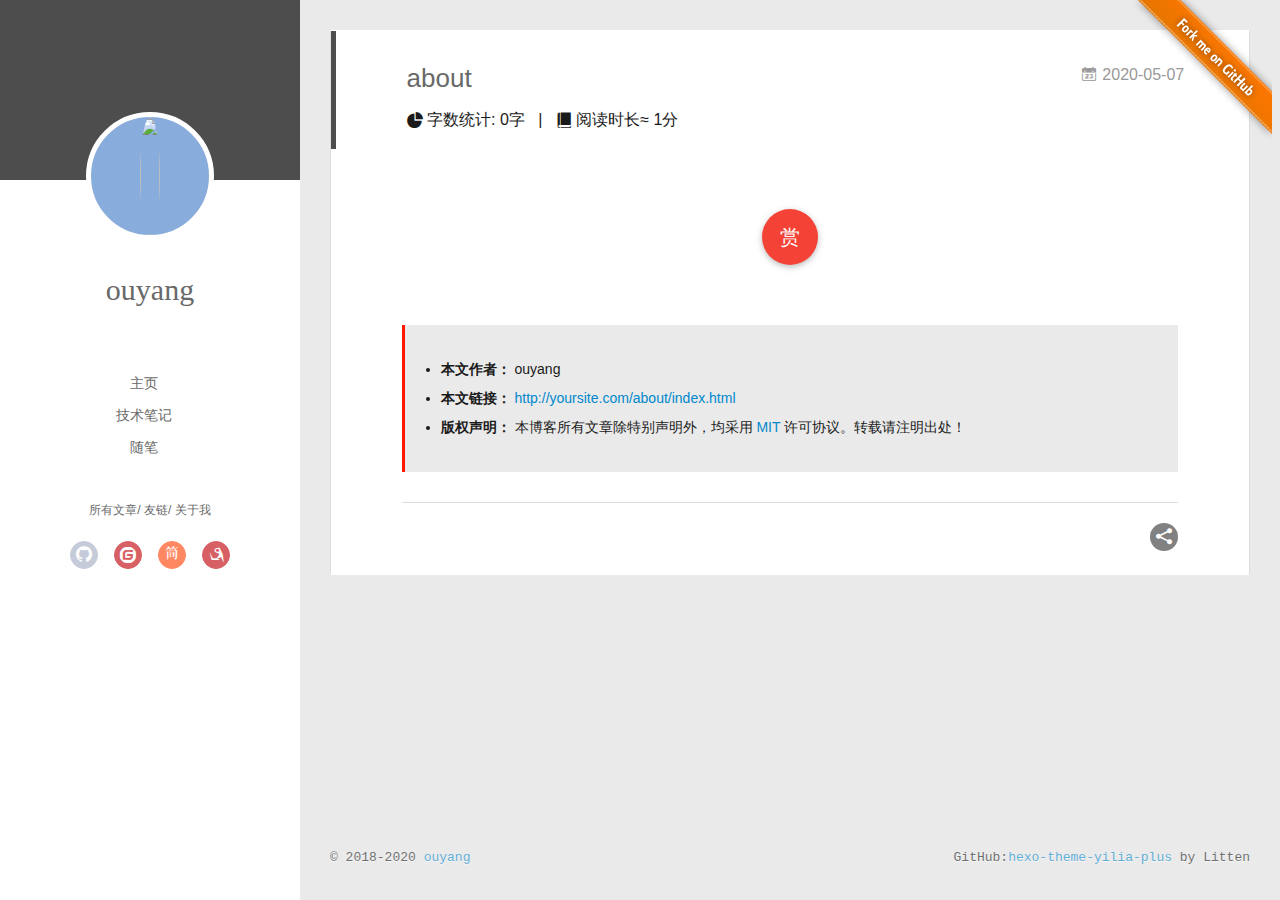
==== about/index.html @ 37c4a4f3 "Site updated: 2020-05-07 23:57:03" ====
<!DOCTYPE html>
<html>
<head>
  <meta charset="utf-8">
  
  <meta name="renderer" content="webkit">
  <meta http-equiv="X-UA-Compatible" content="IE=edge" >
  <link rel="dns-prefetch" href="http://yoursite.com">
  <title>about | OuYang0-0</title>
  <meta name="generator" content="hexo-theme-yilia-plus">
  <meta name="viewport" content="width=device-width, initial-scale=1, maximum-scale=1">
  
  <meta property="og:type" content="website">
<meta property="og:title" content="about">
<meta property="og:url" content="http://yoursite.com/about/index.html">
<meta property="og:site_name" content="OuYang0-0">
<meta property="og:locale" content="en_US">
<meta property="article:published_time" content="2020-05-07T12:50:19.000Z">
<meta property="article:modified_time" content="2020-05-07T12:56:34.643Z">
<meta property="article:author" content="ouyang">
<meta name="twitter:card" content="summary">
  
    <link rel="alternative" href="/atom.xml" title="OuYang0-0" type="application/atom+xml">
  
  
    <link rel="icon" href="/favicon.ico">
  
  
    <link rel="apple-touch-icon" href="/apple-touch-icon-180x180.png">
  
  <link rel="stylesheet" type="text/css" href="/./main.a5fda8.css">
  <style type="text/css">
    
    #container.show {
      background: linear-gradient(200deg,#a0cfe4,#e8c37e);
    }
  </style>
  

  

  
    
 	  <script src="/lib/clickLove.js"></script>
  
  


  

</head>

<body>
  <div id="container" q-class="show:isCtnShow">
    <canvas id="anm-canvas" class="anm-canvas"></canvas>
    <div class="left-col" q-class="show:isShow">
      


<div class="overlay" style="background: #4d4d4d;"></div>
<div class="intrude-less">
	<header id="header" class="inner">
		<a href="/" class="profilepic">
			<img src="/img/head.jpg" class="js-avatar">
		</a>
		<hgroup>
			<h1 class="header-author"><a href="/">ouyang</a></h1>
		</hgroup>
		

		<nav class="header-menu">
			<ul>
			
				<li><a href="/" target="_blank">主页</a></li>
			
				<li><a href="https://zhousiwei.gitee.io/ibooks/" target="_blank">技术笔记</a></li>
			
				<li><a href="/tags/%E9%9A%8F%E7%AC%94/" target="_blank">随笔</a></li>
			
			</ul>
		</nav>
		<nav class="header-smart-menu">
			
				
					<a q-on="click: openSlider(e, 'innerArchive')" href="javascript:void(0)">所有文章</a>
				
			
				
					<a q-on="click: openSlider(e, 'friends')" href="javascript:void(0)">友链</a>
				
			
				
					<a q-on="click: openSlider(e, 'aboutme')" href="javascript:void(0)">关于我</a>
				
			
		</nav>
		<nav class="header-nav">
			<div class="social">
				
					<a class="github" href="#" title="GitHub" target="_blank"><i class="icon-github"></i></a>
				
					<a class="gitee" href="#" title="gitee" target="_blank"><i class="icon-gitee"></i></a>
				
					<a class="jianshu" href="#" title="jianshu" target="_blank"><i class="icon-jianshu"></i></a>
				
					<a class="cnblog" href="#" title="cnblog" target="_blank"><i class="icon-cnblog"></i></a>
				
			</div>
		
		</nav>
	</header>		
</div>

    </div>
    <div class="mid-col" q-class="show:isShow,hide:isShow|isFalse">
      
      
      <a class="forkMe" style="position:absolute;z-index:999;top:0;right:0.5em;" 
        href="https://github.com/JoeyBling/hexo-theme-yilia-plus" target="_blank">
        <img src="/img/forkme.png"
          class="attachment-full size-full" alt="Fork me on GitHub" data-recalc-dims="1"></a>
      
      
<nav id="mobile-nav">
  	<div class="overlay js-overlay" style="background: #4d4d4d"></div>
	<div class="btnctn js-mobile-btnctn">
  		<div class="slider-trigger list" q-on="click: openSlider(e)"><i class="icon icon-sort"></i></div>
	</div>
	<div class="intrude-less">
		<header id="header" class="inner">
			<div class="profilepic">
				<a href="/">
					<img src="/img/head.jpg" class="js-avatar">
				</a>
			</div>
			<hgroup>
			  <h1 class="header-author js-header-author">ouyang</h1>
			</hgroup>
			
			
			
				
			
				
			
				
			
			
			
			<nav class="header-nav">
				<div class="social">
					
						<a class="github" target="_blank" href="#" title="GitHub"><i class="icon-github"></i></a>
			        
						<a class="gitee" target="_blank" href="#" title="gitee"><i class="icon-gitee"></i></a>
			        
						<a class="jianshu" target="_blank" href="#" title="jianshu"><i class="icon-jianshu"></i></a>
			        
						<a class="cnblog" target="_blank" href="#" title="cnblog"><i class="icon-cnblog"></i></a>
			        
				</div>
			</nav>

			<nav class="header-menu js-header-menu">
				<ul style="width: 70%">
				
				
					<li style="width: 33.333333333333336%"><a href="/">主页</a></li>
		        
					<li style="width: 33.333333333333336%"><a href="https://zhousiwei.gitee.io/ibooks/" target="_blank" rel="noopener">技术笔记</a></li>
		        
					<li style="width: 33.333333333333336%"><a href="/tags/%E9%9A%8F%E7%AC%94/">随笔</a></li>
		        
				</ul>
			</nav>
		</header>				
	</div>
	<div class="mobile-mask" style="display:none" q-show="isShow"></div>
</nav>

      <div id="wrapper" class="body-wrap">
        <div class="menu-l">
          <div class="canvas-wrap">
            <canvas data-colors="#eaeaea" data-sectionHeight="100" data-contentId="js-content" id="myCanvas1"
              class="anm-canvas"></canvas>
          </div>
          <div id="js-content" class="content-ll">
            <article id="about-" class="article article-type-about " itemscope itemprop="blogPost">
  <div class="article-inner">
    
      <header class="article-header">
  
  
    <h1 class="article-title" itemprop="name">
      about
    </h1>
  


  
  
        
        <span id="busuanzi_container_page_pv" style='display:none' class="archive-article-date">
              <i class="icon-smile icon"></i> 阅读数：<span id="busuanzi_value_page_pv"></span>次
        </span>

<a href="/about/index.html" class="archive-article-date">
        <time datetime="2020-05-07T12:50:19.000Z" itemprop="datePublished"><i class="icon-calendar icon"></i>2020-05-07</time>
</a>

  
  
    
<div style="margin-top:10px;">
  <span class="post-time">
    <span class="post-meta-item-icon">
      <!-- fonts.scss -->
      <!-- 百度字体平台:http://fontstore.baidu.com/static/editor/index.html -->
      <i class="icon-statistics"></i>
      <span class="post-meta-item-text"> 字数统计:</span>
      <span class="post-count">0字</span>
    </span>
  </span>

  <span class="post-time">
    &nbsp; | &nbsp;
    <span class="post-meta-item-icon">
      <i class="icon-book icon"></i>
      <span class="post-meta-item-text"> 阅读时长≈</span>
      <span class="post-count">1分</span>
    </span>
  </span>
</div>


  
  </header>
  
  <div class="article-entry" itemprop="articleBody">
    
    
    

    
    <div class="page-reward">
      <a href="javascript:void(0);" class="page-reward-btn tooltip-top" target="_self">
        <div class="tooltip tooltip-east">
          <span class="tooltip-item">
            赏
          </span>
          <span class="tooltip-content">
            <span class="tooltip-text">
              <span class="tooltip-inner">
                <p class="reward-p"><i class="icon icon-quo-left"></i>谢谢你请我吃糖果<i
                    class="icon icon-quo-right"></i></p>
                <div class="reward-box">
                  
                  <div class="reward-box-item">
                    <img class="reward-img" src="/img/alipay.jpg">
                    <span class="reward-type">支付宝</span>
                  </div>
                  
                  
                  <div class="reward-box-item">
                    <img class="reward-img" src="/img/weixin.png">
                    <span class="reward-type">微信</span>
                  </div>
                  
                </div>
              </span>
            </span>
          </span>
        </div>
      </a>
    </div>
    

    
    <div class="declare"> 
      <ul class="post-copyright">
        <li>
          <strong>本文作者：</strong>
          ouyang
        </li>
        <li>
          <strong>本文链接：</strong>
          <a href="http://yoursite.com/about/index.html" title="about" target="_blank">http://yoursite.com/about/index.html</a>
        </li>
        
        <li>
          <strong>版权声明： </strong>
          
          本博客所有文章除特别声明外，均采用 <a href="https://github.com/JoeyBling/hexo-theme-yilia-plus/blob/master/LICENSE" rel="external nofollow" target="_blank">MIT</a> 许可协议。转载请注明出处！
        </li>
        
      </ul>
    </div>
    

  </div>
  <div class="article-info article-info-index">
    
    
    

    

    
    
<div class="share-btn share-icons tooltip-left">
  <div class="tooltip tooltip-east">
    <span class="tooltip-item">
      <a href="javascript:;" class="share-sns share-outer">
        <i class="icon icon-share"></i>
      </a>
    </span>
    <span class="tooltip-content">
      <div class="share-wrap">
        <div class="share-icons">
          <a class="weibo share-sns" href="javascript:;" data-type="weibo">
            <i class="icon icon-weibo"></i>
          </a>
          <!-- <a class="weixin share-sns wxFab" href="javascript:;" data-type="weixin">
            <i class="icon icon-weixin"></i>
          </a> -->
          <a class="qq share-sns" href="javascript:;" data-type="qq">
            <i class="icon icon-qq"></i>
          </a>
          <a class="douban share-sns" href="javascript:;" data-type="douban">
            <i class="icon icon-douban"></i>
          </a>
          <a class="qzone share-sns" href="javascript:;" data-type="qzone">
            <i class="icon icon-qzone"></i>
          </a>
          <a class="facebook share-sns" href="javascript:;" data-type="facebook">
            <i class="icon icon-facebook"></i>
          </a>
          <a class="twitter share-sns" href="javascript:;" data-type="twitter">
            <i class="icon icon-twitter"></i>
          </a>
          <a class="google share-sns" href="javascript:;" data-type="google">
            <i class="icon icon-google"></i>
          </a>
        </div>
      </div>
    </span>
  </div>
</div>

<div class="page-modal wx-share js-wx-box">
    <a class="close js-modal-close" href="javascript:;"><i class="icon icon-close"></i></a>
    <p>扫一扫，分享到微信</p>
    <div class="wx-qrcode">
     <!-- <img src="//pan.baidu.com/share/qrcode?url=http://yoursite.com/about/" alt="微信分享二维码"> -->
    </div>
</div>

<div class="mask js-mask"></div>

    
    <div class="clearfix"></div>
  </div>
  </div>
</article>



<aside class="wrap-side-operation">
    <div class="mod-side-operation">
        
        <div class="jump-container" id="js-jump-container" style="display:none;">
            <a href="javascript:void(0)" class="mod-side-operation__jump-to-top">
                <i class="icon-font icon-back"></i>
            </a>
            <div id="js-jump-plan-container" class="jump-plan-container" style="top: -11px;">
                <i class="icon-font icon-plane jump-plane"></i>
            </div>
        </div>
        
        
    </div>
</aside>














          </div>
        </div>
      </div>
      <footer id="footer">
  <div class="outer">
    <div id="footer-info">
    	<div class="footer-left">
    		&copy; 2018-2020 <a href="http://yoursite.com/" target="_blank">ouyang</a>
    	</div>
      	<div class="footer-right">
			
			
      		GitHub:<a href="https://github.com/JoeyBling/hexo-theme-yilia-plus" target="_blank">hexo-theme-yilia-plus</a> by Litten
      	</div>
    </div>
  </div>
  
  
	<script src="/lib/busuanzi.pure.js"></script>
	
  
  
	
	<span id="busuanzi_container_site_pv" style="display:none">
		本站总访问量<span id="busuanzi_value_site_pv"></span>次	
	        <span class="post-meta-divider" >|</span>
	</span>
  	<span id="busuanzi_container_site_uv" style='display:none'>
  		本站访客数<span id="busuanzi_value_site_uv"></span>人
  	</span>
  
</footer>

    </div>
    <script>
	var yiliaConfig = {
		mathjax: false,
		isHome: false,
		isPost: false,
		isArchive: false,
		isTag: false,
		isCategory: false,
		open_in_new: true,
		toc_hide_index: true,
		root: "/",
		innerArchive: true,
		showTags: true
	}
</script>

<script>!function(r){function e(t){if(i[t])return i[t].exports;var n=i[t]={exports:{},id:t,loaded:!1};return r[t].call(n.exports,n,n.exports,e),n.loaded=!0,n.exports}var i={};e.m=r,e.c=i,e.p="./",e(0)}([function(t,n,r){r(208),t.exports=r(205)},function(t,n,r){var d=r(3),y=r(46),g=r(26),b=r(27),x=r(47),m="prototype",S=function(t,n,r){var e,i,o,u,c=t&S.F,f=t&S.G,a=t&S.S,s=t&S.P,l=t&S.B,h=f?d:a?d[n]||(d[n]={}):(d[n]||{})[m],v=f?y:y[n]||(y[n]={}),p=v[m]||(v[m]={});for(e in f&&(r=n),r)o=((i=!c&&h&&void 0!==h[e])?h:r)[e],u=l&&i?x(o,d):s&&"function"==typeof o?x(Function.call,o):o,h&&b(h,e,o,t&S.U),v[e]!=o&&g(v,e,u),s&&p[e]!=o&&(p[e]=o)};d.core=y,S.F=1,S.G=2,S.S=4,S.P=8,S.B=16,S.W=32,S.U=64,S.R=128,t.exports=S},function(t,n,r){var e=r(5);t.exports=function(t){if(!e(t))throw TypeError(t+" is not an object!");return t}},function(t,n){var r=t.exports="undefined"!=typeof window&&window.Math==Math?window:"undefined"!=typeof self&&self.Math==Math?self:Function("return this")();"number"==typeof __g&&(__g=r)},function(t,n){t.exports=function(t){try{return!!t()}catch(t){return!0}}},function(t,n){t.exports=function(t){return"object"==typeof t?null!==t:"function"==typeof t}},function(t,n){var r=t.exports="undefined"!=typeof window&&window.Math==Math?window:"undefined"!=typeof self&&self.Math==Math?self:Function("return this")();"number"==typeof __g&&(__g=r)},function(t,n,r){var e=r(118)("wks"),i=r(79),o=r(3).Symbol,u="function"==typeof o;(t.exports=function(t){return e[t]||(e[t]=u&&o[t]||(u?o:i)("Symbol."+t))}).store=e},function(t,n,r){var e=r(49),i=Math.min;t.exports=function(t){return 0<t?i(e(t),9007199254740991):0}},function(t,n){var r={}.hasOwnProperty;t.exports=function(t,n){return r.call(t,n)}},function(t,n,r){t.exports=!r(4)(function(){return 7!=Object.defineProperty({},"a",{get:function(){return 7}}).a})},function(t,n,r){var e=r(2),i=r(174),o=r(53),u=Object.defineProperty;n.f=r(10)?Object.defineProperty:function(t,n,r){if(e(t),n=o(n,!0),e(r),i)try{return u(t,n,r)}catch(t){}if("get"in r||"set"in r)throw TypeError("Accessors not supported!");return"value"in r&&(t[n]=r.value),t}},function(t,n,r){t.exports=!r(20)(function(){return 7!=Object.defineProperty({},"a",{get:function(){return 7}}).a})},function(t,n,r){var e=r(14),i=r(24);t.exports=r(12)?function(t,n,r){return e.f(t,n,i(1,r))}:function(t,n,r){return t[n]=r,t}},function(t,n,r){var e=r(22),i=r(60),o=r(42),u=Object.defineProperty;n.f=r(12)?Object.defineProperty:function(t,n,r){if(e(t),n=o(n,!0),e(r),i)try{return u(t,n,r)}catch(t){}if("get"in r||"set"in r)throw TypeError("Accessors not supported!");return"value"in r&&(t[n]=r.value),t}},function(t,n,r){var e=r(96),i=r(34);t.exports=function(t){return e(i(t))}},function(t,n,r){var e=r(40)("wks"),i=r(25),o=r(6).Symbol,u="function"==typeof o;(t.exports=function(t){return e[t]||(e[t]=u&&o[t]||(u?o:i)("Symbol."+t))}).store=e},function(t,n,r){var e=r(51);t.exports=function(t){return Object(e(t))}},function(t,n){t.exports=function(t){return"object"==typeof t?null!==t:"function"==typeof t}},function(t,n){var r=t.exports={version:"2.6.9"};"number"==typeof __e&&(__e=r)},function(t,n){t.exports=function(t){try{return!!t()}catch(t){return!0}}},function(t,n){t.exports=function(t){if("function"!=typeof t)throw TypeError(t+" is not a function!");return t}},function(t,n,r){var e=r(18);t.exports=function(t){if(!e(t))throw TypeError(t+" is not an object!");return t}},function(t,n){t.exports=!0},function(t,n){t.exports=function(t,n){return{enumerable:!(1&t),configurable:!(2&t),writable:!(4&t),value:n}}},function(t,n){var r=0,e=Math.random();t.exports=function(t){return"Symbol(".concat(void 0===t?"":t,")_",(++r+e).toString(36))}},function(t,n,r){var e=r(11),i=r(75);t.exports=r(10)?function(t,n,r){return e.f(t,n,i(1,r))}:function(t,n,r){return t[n]=r,t}},function(t,n,r){var o=r(3),u=r(26),c=r(30),f=r(79)("src"),e=r(219),i="toString",a=(""+e).split(i);r(46).inspectSource=function(t){return e.call(t)},(t.exports=function(t,n,r,e){var i="function"==typeof r;i&&(c(r,"name")||u(r,"name",n)),t[n]!==r&&(i&&(c(r,f)||u(r,f,t[n]?""+t[n]:a.join(String(n)))),t===o?t[n]=r:e?t[n]?t[n]=r:u(t,n,r):(delete t[n],u(t,n,r)))})(Function.prototype,i,function(){return"function"==typeof this&&this[f]||e.call(this)})},function(t,n,r){var e=r(1),i=r(4),u=r(51),c=/"/g,o=function(t,n,r,e){var i=String(u(t)),o="<"+n;return""!==r&&(o+=" "+r+'="'+String(e).replace(c,"&quot;")+'"'),o+">"+i+"</"+n+">"};t.exports=function(n,t){var r={};r[n]=t(o),e(e.P+e.F*i(function(){var t=""[n]('"');return t!==t.toLowerCase()||3<t.split('"').length}),"String",r)}},function(t,n,r){var e=r(65),i=r(35);t.exports=Object.keys||function(t){return e(t,i)}},function(t,n){var r={}.hasOwnProperty;t.exports=function(t,n){return r.call(t,n)}},function(t,n,r){var e=r(117),i=r(75),o=r(33),u=r(53),c=r(30),f=r(174),a=Object.getOwnPropertyDescriptor;n.f=r(10)?a:function(t,n){if(t=o(t),n=u(n,!0),f)try{return a(t,n)}catch(t){}if(c(t,n))return i(!e.f.call(t,n),t[n])}},function(t,n,r){var e=r(30),i=r(17),o=r(154)("IE_PROTO"),u=Object.prototype;t.exports=Object.getPrototypeOf||function(t){return t=i(t),e(t,o)?t[o]:"function"==typeof t.constructor&&t instanceof t.constructor?t.constructor.prototype:t instanceof Object?u:null}},function(t,n,r){var e=r(116),i=r(51);t.exports=function(t){return e(i(t))}},function(t,n){t.exports=function(t){if(null==t)throw TypeError("Can't call method on  "+t);return t}},function(t,n){t.exports="constructor,hasOwnProperty,isPrototypeOf,propertyIsEnumerable,toLocaleString,toString,valueOf".split(",")},function(t,n){t.exports={}},function(t,n){n.f={}.propertyIsEnumerable},function(t,n,r){var e=r(14).f,i=r(9),o=r(16)("toStringTag");t.exports=function(t,n,r){t&&!i(t=r?t:t.prototype,o)&&e(t,o,{configurable:!0,value:n})}},function(t,n,r){var e=r(40)("keys"),i=r(25);t.exports=function(t){return e[t]||(e[t]=i(t))}},function(t,n,r){var e=r(19),i=r(6),o="__core-js_shared__",u=i[o]||(i[o]={});(t.exports=function(t,n){return u[t]||(u[t]=void 0!==n?n:{})})("versions",[]).push({version:e.version,mode:r(23)?"pure":"global",copyright:"© 2019 Denis Pushkarev (zloirock.ru)"})},function(t,n){var r=Math.ceil,e=Math.floor;t.exports=function(t){return isNaN(t=+t)?0:(0<t?e:r)(t)}},function(t,n,r){var i=r(18);t.exports=function(t,n){if(!i(t))return t;var r,e;if(n&&"function"==typeof(r=t.toString)&&!i(e=r.call(t)))return e;if("function"==typeof(r=t.valueOf)&&!i(e=r.call(t)))return e;if(!n&&"function"==typeof(r=t.toString)&&!i(e=r.call(t)))return e;throw TypeError("Can't convert object to primitive value")}},function(t,n,r){var e=r(6),i=r(19),o=r(23),u=r(44),c=r(14).f;t.exports=function(t){var n=i.Symbol||(i.Symbol=o?{}:e.Symbol||{});"_"==t.charAt(0)||t in n||c(n,t,{value:u.f(t)})}},function(t,n,r){n.f=r(16)},function(t,n){var r={}.toString;t.exports=function(t){return r.call(t).slice(8,-1)}},function(t,n){var r=t.exports={version:"2.6.9"};"number"==typeof __e&&(__e=r)},function(t,n,r){var o=r(21);t.exports=function(e,i,t){if(o(e),void 0===i)return e;switch(t){case 1:return function(t){return e.call(i,t)};case 2:return function(t,n){return e.call(i,t,n)};case 3:return function(t,n,r){return e.call(i,t,n,r)}}return function(){return e.apply(i,arguments)}}},function(t,n,r){"use strict";var e=r(4);t.exports=function(t,n){return!!t&&e(function(){n?t.call(null,function(){},1):t.call(null)})}},function(t,n){var r=Math.ceil,e=Math.floor;t.exports=function(t){return isNaN(t=+t)?0:(0<t?e:r)(t)}},function(t,n,r){var x=r(47),m=r(116),S=r(17),w=r(8),e=r(138);t.exports=function(l,t){var h=1==l,v=2==l,p=3==l,d=4==l,y=6==l,g=5==l||y,b=t||e;return function(t,n,r){for(var e,i,o=S(t),u=m(o),c=x(n,r,3),f=w(u.length),a=0,s=h?b(t,f):v?b(t,0):void 0;a<f;a++)if((g||a in u)&&(i=c(e=u[a],a,o),l))if(h)s[a]=i;else if(i)switch(l){case 3:return!0;case 5:return e;case 6:return a;case 2:s.push(e)}else if(d)return!1;return y?-1:p||d?d:s}}},function(t,n){t.exports=function(t){if(null==t)throw TypeError("Can't call method on  "+t);return t}},function(t,n,r){var i=r(1),o=r(46),u=r(4);t.exports=function(t,n){var r=(o.Object||{})[t]||Object[t],e={};e[t]=n(r),i(i.S+i.F*u(function(){r(1)}),"Object",e)}},function(t,n,r){var i=r(5);t.exports=function(t,n){if(!i(t))return t;var r,e;if(n&&"function"==typeof(r=t.toString)&&!i(e=r.call(t)))return e;if("function"==typeof(r=t.valueOf)&&!i(e=r.call(t)))return e;if(!n&&"function"==typeof(r=t.toString)&&!i(e=r.call(t)))return e;throw TypeError("Can't convert object to primitive value")}},function(t,n,r){var d=r(6),y=r(19),g=r(93),b=r(13),x=r(9),m="prototype",S=function(t,n,r){var e,i,o,u=t&S.F,c=t&S.G,f=t&S.S,a=t&S.P,s=t&S.B,l=t&S.W,h=c?y:y[n]||(y[n]={}),v=h[m],p=c?d:f?d[n]:(d[n]||{})[m];for(e in c&&(r=n),r)(i=!u&&p&&void 0!==p[e])&&x(h,e)||(o=i?p[e]:r[e],h[e]=c&&"function"!=typeof p[e]?r[e]:s&&i?g(o,d):l&&p[e]==o?function(e){var t=function(t,n,r){if(this instanceof e){switch(arguments.length){case 0:return new e;case 1:return new e(t);case 2:return new e(t,n)}return new e(t,n,r)}return e.apply(this,arguments)};return t[m]=e[m],t}(o):a&&"function"==typeof o?g(Function.call,o):o,a&&((h.virtual||(h.virtual={}))[e]=o,t&S.R&&v&&!v[e]&&b(v,e,o)))};S.F=1,S.G=2,S.S=4,S.P=8,S.B=16,S.W=32,S.U=64,S.R=128,t.exports=S},function(t,n,r){var e=r(34);t.exports=function(t){return Object(e(t))}},function(t,n,r){var o=r(196),e=r(1),i=r(118)("metadata"),u=i.store||(i.store=new(r(200))),c=function(t,n,r){var e=u.get(t);if(!e){if(!r)return;u.set(t,e=new o)}var i=e.get(n);if(!i){if(!r)return;e.set(n,i=new o)}return i};t.exports={store:u,map:c,has:function(t,n,r){var e=c(n,r,!1);return void 0!==e&&e.has(t)},get:function(t,n,r){var e=c(n,r,!1);return void 0===e?void 0:e.get(t)},set:function(t,n,r,e){c(r,e,!0).set(t,n)},keys:function(t,n){var r=c(t,n,!1),e=[];return r&&r.forEach(function(t,n){e.push(n)}),e},key:function(t){return void 0===t||"symbol"==typeof t?t:String(t)},exp:function(t){e(e.S,"Reflect",t)}}},function(t,n,r){"use strict";if(r(10)){var g=r(68),b=r(3),x=r(4),m=r(1),S=r(132),e=r(159),h=r(47),w=r(70),i=r(75),_=r(26),o=r(76),u=r(49),O=r(8),E=r(194),c=r(78),f=r(53),a=r(30),M=r(81),P=r(5),v=r(17),p=r(145),j=r(72),F=r(32),A=r(73).f,d=r(161),s=r(79),l=r(7),y=r(50),I=r(120),L=r(119),N=r(162),T=r(82),k=r(125),R=r(77),C=r(137),D=r(166),G=r(11),W=r(31),U=G.f,V=W.f,B=b.RangeError,q=b.TypeError,z=b.Uint8Array,K="ArrayBuffer",H="Shared"+K,J="BYTES_PER_ELEMENT",$="prototype",Y=Array[$],X=e.ArrayBuffer,Q=e.DataView,Z=y(0),tt=y(2),nt=y(3),rt=y(4),et=y(5),it=y(6),ot=I(!0),ut=I(!1),ct=N.values,ft=N.keys,at=N.entries,st=Y.lastIndexOf,lt=Y.reduce,ht=Y.reduceRight,vt=Y.join,pt=Y.sort,dt=Y.slice,yt=Y.toString,gt=Y.toLocaleString,bt=l("iterator"),xt=l("toStringTag"),mt=s("typed_constructor"),St=s("def_constructor"),wt=S.CONSTR,_t=S.TYPED,Ot=S.VIEW,Et="Wrong length!",Mt=y(1,function(t,n){return It(L(t,t[St]),n)}),Pt=x(function(){return 1===new z(new Uint16Array([1]).buffer)[0]}),jt=!!z&&!!z[$].set&&x(function(){new z(1).set({})}),Ft=function(t,n){var r=u(t);if(r<0||r%n)throw B("Wrong offset!");return r},At=function(t){if(P(t)&&_t in t)return t;throw q(t+" is not a typed array!")},It=function(t,n){if(!(P(t)&&mt in t))throw q("It is not a typed array constructor!");return new t(n)},Lt=function(t,n){return Nt(L(t,t[St]),n)},Nt=function(t,n){for(var r=0,e=n.length,i=It(t,e);r<e;)i[r]=n[r++];return i},Tt=function(t,n,r){U(t,n,{get:function(){return this._d[r]}})},kt=function(t){var n,r,e,i,o,u,c=v(t),f=arguments.length,a=1<f?arguments[1]:void 0,s=void 0!==a,l=d(c);if(null!=l&&!p(l)){for(u=l.call(c),e=[],n=0;!(o=u.next()).done;n++)e.push(o.value);c=e}for(s&&2<f&&(a=h(a,arguments[2],2)),n=0,r=O(c.length),i=It(this,r);n<r;n++)i[n]=s?a(c[n],n):c[n];return i},Rt=function(){for(var t=0,n=arguments.length,r=It(this,n);t<n;)r[t]=arguments[t++];return r},Ct=!!z&&x(function(){gt.call(new z(1))}),Dt=function(){return gt.apply(Ct?dt.call(At(this)):At(this),arguments)},Gt={copyWithin:function(t,n){return D.call(At(this),t,n,2<arguments.length?arguments[2]:void 0)},every:function(t){return rt(At(this),t,1<arguments.length?arguments[1]:void 0)},fill:function(t){return C.apply(At(this),arguments)},filter:function(t){return Lt(this,tt(At(this),t,1<arguments.length?arguments[1]:void 0))},find:function(t){return et(At(this),t,1<arguments.length?arguments[1]:void 0)},findIndex:function(t){return it(At(this),t,1<arguments.length?arguments[1]:void 0)},forEach:function(t){Z(At(this),t,1<arguments.length?arguments[1]:void 0)},indexOf:function(t){return ut(At(this),t,1<arguments.length?arguments[1]:void 0)},includes:function(t){return ot(At(this),t,1<arguments.length?arguments[1]:void 0)},join:function(t){return vt.apply(At(this),arguments)},lastIndexOf:function(t){return st.apply(At(this),arguments)},map:function(t){return Mt(At(this),t,1<arguments.length?arguments[1]:void 0)},reduce:function(t){return lt.apply(At(this),arguments)},reduceRight:function(t){return ht.apply(At(this),arguments)},reverse:function(){for(var t,n=this,r=At(n).length,e=Math.floor(r/2),i=0;i<e;)t=n[i],n[i++]=n[--r],n[r]=t;return n},some:function(t){return nt(At(this),t,1<arguments.length?arguments[1]:void 0)},sort:function(t){return pt.call(At(this),t)},subarray:function(t,n){var r=At(this),e=r.length,i=c(t,e);return new(L(r,r[St]))(r.buffer,r.byteOffset+i*r.BYTES_PER_ELEMENT,O((void 0===n?e:c(n,e))-i))}},Wt=function(t,n){return Lt(this,dt.call(At(this),t,n))},Ut=function(t){At(this);var n=Ft(arguments[1],1),r=this.length,e=v(t),i=O(e.length),o=0;if(r<i+n)throw B(Et);for(;o<i;)this[n+o]=e[o++]},Vt={entries:function(){return at.call(At(this))},keys:function(){return ft.call(At(this))},values:function(){return ct.call(At(this))}},Bt=function(t,n){return P(t)&&t[_t]&&"symbol"!=typeof n&&n in t&&String(+n)==String(n)},qt=function(t,n){return Bt(t,n=f(n,!0))?i(2,t[n]):V(t,n)},zt=function(t,n,r){return!(Bt(t,n=f(n,!0))&&P(r)&&a(r,"value"))||a(r,"get")||a(r,"set")||r.configurable||a(r,"writable")&&!r.writable||a(r,"enumerable")&&!r.enumerable?U(t,n,r):(t[n]=r.value,t)};wt||(W.f=qt,G.f=zt),m(m.S+m.F*!wt,"Object",{getOwnPropertyDescriptor:qt,defineProperty:zt}),x(function(){yt.call({})})&&(yt=gt=function(){return vt.call(this)});var Kt=o({},Gt);o(Kt,Vt),_(Kt,bt,Vt.values),o(Kt,{slice:Wt,set:Ut,constructor:function(){},toString:yt,toLocaleString:Dt}),Tt(Kt,"buffer","b"),Tt(Kt,"byteOffset","o"),Tt(Kt,"byteLength","l"),Tt(Kt,"length","e"),U(Kt,xt,{get:function(){return this[_t]}}),t.exports=function(t,l,n,o){var h=t+((o=!!o)?"Clamped":"")+"Array",r="get"+t,u="set"+t,v=b[h],c=v||{},e=v&&F(v),i=!v||!S.ABV,f={},a=v&&v[$],p=function(t,i){U(t,i,{get:function(){return t=i,(n=this._d).v[r](t*l+n.o,Pt);var t,n},set:function(t){return n=i,r=t,e=this._d,o&&(r=(r=Math.round(r))<0?0:255<r?255:255&r),void e.v[u](n*l+e.o,r,Pt);var n,r,e},enumerable:!0})};i?(v=n(function(t,n,r,e){w(t,v,h,"_d");var i,o,u,c,f=0,a=0;if(P(n)){if(!(n instanceof X||(c=M(n))==K||c==H))return _t in n?Nt(v,n):kt.call(v,n);i=n,a=Ft(r,l);var s=n.byteLength;if(void 0===e){if(s%l)throw B(Et);if((o=s-a)<0)throw B(Et)}else if(s<(o=O(e)*l)+a)throw B(Et);u=o/l}else u=E(n),i=new X(o=u*l);for(_(t,"_d",{b:i,o:a,l:o,e:u,v:new Q(i)});f<u;)p(t,f++)}),a=v[$]=j(Kt),_(a,"constructor",v)):x(function(){v(1)})&&x(function(){new v(-1)})&&k(function(t){new v,new v(null),new v(1.5),new v(t)},!0)||(v=n(function(t,n,r,e){var i;return w(t,v,h),P(n)?n instanceof X||(i=M(n))==K||i==H?void 0!==e?new c(n,Ft(r,l),e):void 0!==r?new c(n,Ft(r,l)):new c(n):_t in n?Nt(v,n):kt.call(v,n):new c(E(n))}),Z(e!==Function.prototype?A(c).concat(A(e)):A(c),function(t){t in v||_(v,t,c[t])}),v[$]=a,g||(a.constructor=v));var s=a[bt],d=!!s&&("values"==s.name||null==s.name),y=Vt.values;_(v,mt,!0),_(a,_t,h),_(a,Ot,!0),_(a,St,v),(o?new v(1)[xt]==h:xt in a)||U(a,xt,{get:function(){return h}}),f[h]=v,m(m.G+m.W+m.F*(v!=c),f),m(m.S,h,{BYTES_PER_ELEMENT:l}),m(m.S+m.F*x(function(){c.of.call(v,1)}),h,{from:kt,of:Rt}),J in a||_(a,J,l),m(m.P,h,Gt),R(h),m(m.P+m.F*jt,h,{set:Ut}),m(m.P+m.F*!d,h,Vt),g||a.toString==yt||(a.toString=yt),m(m.P+m.F*x(function(){new v(1).slice()}),h,{slice:Wt}),m(m.P+m.F*(x(function(){return[1,2].toLocaleString()!=new v([1,2]).toLocaleString()})||!x(function(){a.toLocaleString.call([1,2])})),h,{toLocaleString:Dt}),T[h]=d?s:y,g||d||_(a,bt,y)}}else t.exports=function(){}},function(t,n){var r={}.toString;t.exports=function(t){return r.call(t).slice(8,-1)}},function(t,n,r){var e=r(18),i=r(6).document,o=e(i)&&e(i.createElement);t.exports=function(t){return o?i.createElement(t):{}}},function(t,n,r){t.exports=!r(12)&&!r(20)(function(){return 7!=Object.defineProperty(r(59)("div"),"a",{get:function(){return 7}}).a})},function(t,n,r){"use strict";var x=r(23),m=r(54),S=r(66),w=r(13),_=r(36),O=r(98),E=r(38),M=r(104),P=r(16)("iterator"),j=!([].keys&&"next"in[].keys()),F="values",A=function(){return this};t.exports=function(t,n,r,e,i,o,u){O(r,n,e);var c,f,a,s=function(t){if(!j&&t in p)return p[t];switch(t){case"keys":case F:return function(){return new r(this,t)}}return function(){return new r(this,t)}},l=n+" Iterator",h=i==F,v=!1,p=t.prototype,d=p[P]||p["@@iterator"]||i&&p[i],y=d||s(i),g=i?h?s("entries"):y:void 0,b="Array"==n&&p.entries||d;if(b&&((a=M(b.call(new t)))!==Object.prototype&&a.next&&(E(a,l,!0),x||"function"==typeof a[P]||w(a,P,A))),h&&d&&d.name!==F&&(v=!0,y=function(){return d.call(this)}),x&&!u||!j&&!v&&p[P]||w(p,P,y),_[n]=y,_[l]=A,i)if(c={values:h?y:s(F),keys:o?y:s("keys"),entries:g},u)for(f in c)f in p||S(p,f,c[f]);else m(m.P+m.F*(j||v),n,c);return c}},function(t,n,e){var i=e(22),o=e(101),u=e(35),c=e(39)("IE_PROTO"),f=function(){},a="prototype",s=function(){var t,n=e(59)("iframe"),r=u.length;for(n.style.display="none",e(95).appendChild(n),n.src="javascript:",(t=n.contentWindow.document).open(),t.write("<script>document.F=Object<\/script>"),t.close(),s=t.F;r--;)delete s[a][u[r]];return s()};t.exports=Object.create||function(t,n){var r;return null!==t?(f[a]=i(t),r=new f,f[a]=null,r[c]=t):r=s(),void 0===n?r:o(r,n)}},function(t,n,r){var e=r(65),i=r(35).concat("length","prototype");n.f=Object.getOwnPropertyNames||function(t){return e(t,i)}},function(t,n){n.f=Object.getOwnPropertySymbols},function(t,n,r){var u=r(9),c=r(15),f=r(92)(!1),a=r(39)("IE_PROTO");t.exports=function(t,n){var r,e=c(t),i=0,o=[];for(r in e)r!=a&&u(e,r)&&o.push(r);for(;n.length>i;)u(e,r=n[i++])&&(~f(o,r)||o.push(r));return o}},function(t,n,r){t.exports=r(13)},function(t,n,r){var e=r(7)("unscopables"),i=Array.prototype;null==i[e]&&r(26)(i,e,{}),t.exports=function(t){i[e][t]=!0}},function(t,n){t.exports=!1},function(t,n,r){var e=r(79)("meta"),i=r(5),o=r(30),u=r(11).f,c=0,f=Object.isExtensible||function(){return!0},a=!r(4)(function(){return f(Object.preventExtensions({}))}),s=function(t){u(t,e,{value:{i:"O"+ ++c,w:{}}})},l=t.exports={KEY:e,NEED:!1,fastKey:function(t,n){if(!i(t))return"symbol"==typeof t?t:("string"==typeof t?"S":"P")+t;if(!o(t,e)){if(!f(t))return"F";if(!n)return"E";s(t)}return t[e].i},getWeak:function(t,n){if(!o(t,e)){if(!f(t))return!0;if(!n)return!1;s(t)}return t[e].w},onFreeze:function(t){return a&&l.NEED&&f(t)&&!o(t,e)&&s(t),t}}},function(t,n){t.exports=function(t,n,r,e){if(!(t instanceof n)||void 0!==e&&e in t)throw TypeError(r+": incorrect invocation!");return t}},function(t,n,r){var h=r(47),v=r(177),p=r(145),d=r(2),y=r(8),g=r(161),b={},x={};(n=t.exports=function(t,n,r,e,i){var o,u,c,f,a=i?function(){return t}:g(t),s=h(r,e,n?2:1),l=0;if("function"!=typeof a)throw TypeError(t+" is not iterable!");if(p(a)){for(o=y(t.length);l<o;l++)if((f=n?s(d(u=t[l])[0],u[1]):s(t[l]))===b||f===x)return f}else for(c=a.call(t);!(u=c.next()).done;)if((f=v(c,s,u.value,n))===b||f===x)return f}).BREAK=b,n.RETURN=x},function(t,n,e){var i=e(2),o=e(183),u=e(141),c=e(154)("IE_PROTO"),f=function(){},a="prototype",s=function(){var t,n=e(140)("iframe"),r=u.length;for(n.style.display="none",e(143).appendChild(n),n.src="javascript:",(t=n.contentWindow.document).open(),t.write("<script>document.F=Object<\/script>"),t.close(),s=t.F;r--;)delete s[a][u[r]];return s()};t.exports=Object.create||function(t,n){var r;return null!==t?(f[a]=i(t),r=new f,f[a]=null,r[c]=t):r=s(),void 0===n?r:o(r,n)}},function(t,n,r){var e=r(185),i=r(141).concat("length","prototype");n.f=Object.getOwnPropertyNames||function(t){return e(t,i)}},function(t,n,r){var e=r(185),i=r(141);t.exports=Object.keys||function(t){return e(t,i)}},function(t,n){t.exports=function(t,n){return{enumerable:!(1&t),configurable:!(2&t),writable:!(4&t),value:n}}},function(t,n,r){var i=r(27);t.exports=function(t,n,r){for(var e in n)i(t,e,n[e],r);return t}},function(t,n,r){"use strict";var e=r(3),i=r(11),o=r(10),u=r(7)("species");t.exports=function(t){var n=e[t];o&&n&&!n[u]&&i.f(n,u,{configurable:!0,get:function(){return this}})}},function(t,n,r){var e=r(49),i=Math.max,o=Math.min;t.exports=function(t,n){return(t=e(t))<0?i(t+n,0):o(t,n)}},function(t,n){var r=0,e=Math.random();t.exports=function(t){return"Symbol(".concat(void 0===t?"":t,")_",(++r+e).toString(36))}},function(t,n,r){var e=r(5);t.exports=function(t,n){if(!e(t)||t._t!==n)throw TypeError("Incompatible receiver, "+n+" required!");return t}},function(t,n,r){var i=r(45),o=r(7)("toStringTag"),u="Arguments"==i(function(){return arguments}());t.exports=function(t){var n,r,e;return void 0===t?"Undefined":null===t?"Null":"string"==typeof(r=function(t,n){try{return t[n]}catch(t){}}(n=Object(t),o))?r:u?i(n):"Object"==(e=i(n))&&"function"==typeof n.callee?"Arguments":e}},function(t,n){t.exports={}},function(t,n,r){var e=r(11).f,i=r(30),o=r(7)("toStringTag");t.exports=function(t,n,r){t&&!i(t=r?t:t.prototype,o)&&e(t,o,{configurable:!0,value:n})}},function(t,n,r){var u=r(1),e=r(51),c=r(4),f=r(157),i="["+f+"]",o=RegExp("^"+i+i+"*"),a=RegExp(i+i+"*$"),s=function(t,n,r){var e={},i=c(function(){return!!f[t]()||"​"!="​"[t]()}),o=e[t]=i?n(l):f[t];r&&(e[r]=o),u(u.P+u.F*i,"String",e)},l=s.trim=function(t,n){return t=String(e(t)),1&n&&(t=t.replace(o,"")),2&n&&(t=t.replace(a,"")),t};t.exports=s},function(t,n,r){t.exports={default:r(88),__esModule:!0}},function(t,n,r){t.exports={default:r(89),__esModule:!0}},function(t,n,r){"use strict";function e(t){return t&&t.__esModule?t:{default:t}}n.__esModule=!0;var i=e(r(86)),o=e(r(85)),u="function"==typeof o.default&&"symbol"==typeof i.default?function(t){return typeof t}:function(t){return t&&"function"==typeof o.default&&t.constructor===o.default&&t!==o.default.prototype?"symbol":typeof t};n.default="function"==typeof o.default&&"symbol"===u(i.default)?function(t){return void 0===t?"undefined":u(t)}:function(t){return t&&"function"==typeof o.default&&t.constructor===o.default&&t!==o.default.prototype?"symbol":void 0===t?"undefined":u(t)}},function(t,n,r){r(111),r(109),r(112),r(113),t.exports=r(19).Symbol},function(t,n,r){r(110),r(114),t.exports=r(44).f("iterator")},function(t,n){t.exports=function(t){if("function"!=typeof t)throw TypeError(t+" is not a function!");return t}},function(t,n){t.exports=function(){}},function(t,n,r){var f=r(15),a=r(107),s=r(106);t.exports=function(c){return function(t,n,r){var e,i=f(t),o=a(i.length),u=s(r,o);if(c&&n!=n){for(;u<o;)if((e=i[u++])!=e)return!0}else for(;u<o;u++)if((c||u in i)&&i[u]===n)return c||u||0;return!c&&-1}}},function(t,n,r){var o=r(90);t.exports=function(e,i,t){if(o(e),void 0===i)return e;switch(t){case 1:return function(t){return e.call(i,t)};case 2:return function(t,n){return e.call(i,t,n)};case 3:return function(t,n,r){return e.call(i,t,n,r)}}return function(){return e.apply(i,arguments)}}},function(t,n,r){var c=r(29),f=r(64),a=r(37);t.exports=function(t){var n=c(t),r=f.f;if(r)for(var e,i=r(t),o=a.f,u=0;i.length>u;)o.call(t,e=i[u++])&&n.push(e);return n}},function(t,n,r){var e=r(6).document;t.exports=e&&e.documentElement},function(t,n,r){var e=r(58);t.exports=Object("z").propertyIsEnumerable(0)?Object:function(t){return"String"==e(t)?t.split(""):Object(t)}},function(t,n,r){var e=r(58);t.exports=Array.isArray||function(t){return"Array"==e(t)}},function(t,n,r){"use strict";var e=r(62),i=r(24),o=r(38),u={};r(13)(u,r(16)("iterator"),function(){return this}),t.exports=function(t,n,r){t.prototype=e(u,{next:i(1,r)}),o(t,n+" Iterator")}},function(t,n){t.exports=function(t,n){return{value:n,done:!!t}}},function(t,n,r){var e=r(25)("meta"),i=r(18),o=r(9),u=r(14).f,c=0,f=Object.isExtensible||function(){return!0},a=!r(20)(function(){return f(Object.preventExtensions({}))}),s=function(t){u(t,e,{value:{i:"O"+ ++c,w:{}}})},l=t.exports={KEY:e,NEED:!1,fastKey:function(t,n){if(!i(t))return"symbol"==typeof t?t:("string"==typeof t?"S":"P")+t;if(!o(t,e)){if(!f(t))return"F";if(!n)return"E";s(t)}return t[e].i},getWeak:function(t,n){if(!o(t,e)){if(!f(t))return!0;if(!n)return!1;s(t)}return t[e].w},onFreeze:function(t){return a&&l.NEED&&f(t)&&!o(t,e)&&s(t),t}}},function(t,n,r){var u=r(14),c=r(22),f=r(29);t.exports=r(12)?Object.defineProperties:function(t,n){c(t);for(var r,e=f(n),i=e.length,o=0;o<i;)u.f(t,r=e[o++],n[r]);return t}},function(t,n,r){var e=r(37),i=r(24),o=r(15),u=r(42),c=r(9),f=r(60),a=Object.getOwnPropertyDescriptor;n.f=r(12)?a:function(t,n){if(t=o(t),n=u(n,!0),f)try{return a(t,n)}catch(t){}if(c(t,n))return i(!e.f.call(t,n),t[n])}},function(t,n,r){var e=r(15),i=r(63).f,o={}.toString,u="object"==typeof window&&window&&Object.getOwnPropertyNames?Object.getOwnPropertyNames(window):[];t.exports.f=function(t){return u&&"[object Window]"==o.call(t)?function(t){try{return i(t)}catch(t){return u.slice()}}(t):i(e(t))}},function(t,n,r){var e=r(9),i=r(55),o=r(39)("IE_PROTO"),u=Object.prototype;t.exports=Object.getPrototypeOf||function(t){return t=i(t),e(t,o)?t[o]:"function"==typeof t.constructor&&t instanceof t.constructor?t.constructor.prototype:t instanceof Object?u:null}},function(t,n,r){var f=r(41),a=r(34);t.exports=function(c){return function(t,n){var r,e,i=String(a(t)),o=f(n),u=i.length;return o<0||u<=o?c?"":void 0:(r=i.charCodeAt(o))<55296||56319<r||o+1===u||(e=i.charCodeAt(o+1))<56320||57343<e?c?i.charAt(o):r:c?i.slice(o,o+2):e-56320+(r-55296<<10)+65536}}},function(t,n,r){var e=r(41),i=Math.max,o=Math.min;t.exports=function(t,n){return(t=e(t))<0?i(t+n,0):o(t,n)}},function(t,n,r){var e=r(41),i=Math.min;t.exports=function(t){return 0<t?i(e(t),9007199254740991):0}},function(t,n,r){"use strict";var e=r(91),i=r(99),o=r(36),u=r(15);t.exports=r(61)(Array,"Array",function(t,n){this._t=u(t),this._i=0,this._k=n},function(){var t=this._t,n=this._k,r=this._i++;return!t||r>=t.length?(this._t=void 0,i(1)):i(0,"keys"==n?r:"values"==n?t[r]:[r,t[r]])},"values"),o.Arguments=o.Array,e("keys"),e("values"),e("entries")},function(t,n){},function(t,n,r){"use strict";var e=r(105)(!0);r(61)(String,"String",function(t){this._t=String(t),this._i=0},function(){var t,n=this._t,r=this._i;return r>=n.length?{value:void 0,done:!0}:(t=e(n,r),this._i+=t.length,{value:t,done:!1})})},function(t,n,r){"use strict";var e=r(6),u=r(9),i=r(12),o=r(54),c=r(66),f=r(100).KEY,a=r(20),s=r(40),l=r(38),h=r(25),v=r(16),p=r(44),d=r(43),y=r(94),g=r(97),b=r(22),x=r(18),m=r(55),S=r(15),w=r(42),_=r(24),O=r(62),E=r(103),M=r(102),P=r(64),j=r(14),F=r(29),A=M.f,I=j.f,L=E.f,N=e.Symbol,T=e.JSON,k=T&&T.stringify,R="prototype",C=v("_hidden"),D=v("toPrimitive"),G={}.propertyIsEnumerable,W=s("symbol-registry"),U=s("symbols"),V=s("op-symbols"),B=Object[R],q="function"==typeof N&&!!P.f,z=e.QObject,K=!z||!z[R]||!z[R].findChild,H=i&&a(function(){return 7!=O(I({},"a",{get:function(){return I(this,"a",{value:7}).a}})).a})?function(t,n,r){var e=A(B,n);e&&delete B[n],I(t,n,r),e&&t!==B&&I(B,n,e)}:I,J=function(t){var n=U[t]=O(N[R]);return n._k=t,n},$=q&&"symbol"==typeof N.iterator?function(t){return"symbol"==typeof t}:function(t){return t instanceof N},Y=function(t,n,r){return t===B&&Y(V,n,r),b(t),n=w(n,!0),b(r),u(U,n)?(r.enumerable?(u(t,C)&&t[C][n]&&(t[C][n]=!1),r=O(r,{enumerable:_(0,!1)})):(u(t,C)||I(t,C,_(1,{})),t[C][n]=!0),H(t,n,r)):I(t,n,r)},X=function(t,n){b(t);for(var r,e=y(n=S(n)),i=0,o=e.length;i<o;)Y(t,r=e[i++],n[r]);return t},Q=function(t){var n=G.call(this,t=w(t,!0));return!(this===B&&u(U,t)&&!u(V,t))&&(!(n||!u(this,t)||!u(U,t)||u(this,C)&&this[C][t])||n)},Z=function(t,n){if(t=S(t),n=w(n,!0),t!==B||!u(U,n)||u(V,n)){var r=A(t,n);return!r||!u(U,n)||u(t,C)&&t[C][n]||(r.enumerable=!0),r}},tt=function(t){for(var n,r=L(S(t)),e=[],i=0;r.length>i;)u(U,n=r[i++])||n==C||n==f||e.push(n);return e},nt=function(t){for(var n,r=t===B,e=L(r?V:S(t)),i=[],o=0;e.length>o;)!u(U,n=e[o++])||r&&!u(B,n)||i.push(U[n]);return i};q||(c((N=function(){if(this instanceof N)throw TypeError("Symbol is not a constructor!");var n=h(0<arguments.length?arguments[0]:void 0),r=function(t){this===B&&r.call(V,t),u(this,C)&&u(this[C],n)&&(this[C][n]=!1),H(this,n,_(1,t))};return i&&K&&H(B,n,{configurable:!0,set:r}),J(n)})[R],"toString",function(){return this._k}),M.f=Z,j.f=Y,r(63).f=E.f=tt,r(37).f=Q,P.f=nt,i&&!r(23)&&c(B,"propertyIsEnumerable",Q,!0),p.f=function(t){return J(v(t))}),o(o.G+o.W+o.F*!q,{Symbol:N});for(var rt="hasInstance,isConcatSpreadable,iterator,match,replace,search,species,split,toPrimitive,toStringTag,unscopables".split(","),et=0;rt.length>et;)v(rt[et++]);for(var it=F(v.store),ot=0;it.length>ot;)d(it[ot++]);o(o.S+o.F*!q,"Symbol",{for:function(t){return u(W,t+="")?W[t]:W[t]=N(t)},keyFor:function(t){if(!$(t))throw TypeError(t+" is not a symbol!");for(var n in W)if(W[n]===t)return n},useSetter:function(){K=!0},useSimple:function(){K=!1}}),o(o.S+o.F*!q,"Object",{create:function(t,n){return void 0===n?O(t):X(O(t),n)},defineProperty:Y,defineProperties:X,getOwnPropertyDescriptor:Z,getOwnPropertyNames:tt,getOwnPropertySymbols:nt});var ut=a(function(){P.f(1)});o(o.S+o.F*ut,"Object",{getOwnPropertySymbols:function(t){return P.f(m(t))}}),T&&o(o.S+o.F*(!q||a(function(){var t=N();return"[null]"!=k([t])||"{}"!=k({a:t})||"{}"!=k(Object(t))})),"JSON",{stringify:function(t){for(var n,r,e=[t],i=1;arguments.length>i;)e.push(arguments[i++]);if(r=n=e[1],(x(n)||void 0!==t)&&!$(t))return g(n)||(n=function(t,n){if("function"==typeof r&&(n=r.call(this,t,n)),!$(n))return n}),e[1]=n,k.apply(T,e)}}),N[R][D]||r(13)(N[R],D,N[R].valueOf),l(N,"Symbol"),l(Math,"Math",!0),l(e.JSON,"JSON",!0)},function(t,n,r){r(43)("asyncIterator")},function(t,n,r){r(43)("observable")},function(t,n,r){r(108);for(var e=r(6),i=r(13),o=r(36),u=r(16)("toStringTag"),c="CSSRuleList,CSSStyleDeclaration,CSSValueList,ClientRectList,DOMRectList,DOMStringList,DOMTokenList,DataTransferItemList,FileList,HTMLAllCollection,HTMLCollection,HTMLFormElement,HTMLSelectElement,MediaList,MimeTypeArray,NamedNodeMap,NodeList,PaintRequestList,Plugin,PluginArray,SVGLengthList,SVGNumberList,SVGPathSegList,SVGPointList,SVGStringList,SVGTransformList,SourceBufferList,StyleSheetList,TextTrackCueList,TextTrackList,TouchList".split(","),f=0;f<c.length;f++){var a=c[f],s=e[a],l=s&&s.prototype;l&&!l[u]&&i(l,u,a),o[a]=o.Array}},function(t,n,r){"use strict";var e=r(2);t.exports=function(){var t=e(this),n="";return t.global&&(n+="g"),t.ignoreCase&&(n+="i"),t.multiline&&(n+="m"),t.unicode&&(n+="u"),t.sticky&&(n+="y"),n}},function(t,n,r){var e=r(45);t.exports=Object("z").propertyIsEnumerable(0)?Object:function(t){return"String"==e(t)?t.split(""):Object(t)}},function(t,n){n.f={}.propertyIsEnumerable},function(t,n,r){var e=r(46),i=r(3),o="__core-js_shared__",u=i[o]||(i[o]={});(t.exports=function(t,n){return u[t]||(u[t]=void 0!==n?n:{})})("versions",[]).push({version:e.version,mode:r(68)?"pure":"global",copyright:"© 2019 Denis Pushkarev (zloirock.ru)"})},function(t,n,r){var i=r(2),o=r(21),u=r(7)("species");t.exports=function(t,n){var r,e=i(t).constructor;return void 0===e||null==(r=i(e)[u])?n:o(r)}},function(t,n,r){var f=r(33),a=r(8),s=r(78);t.exports=function(c){return function(t,n,r){var e,i=f(t),o=a(i.length),u=s(r,o);if(c&&n!=n){for(;u<o;)if((e=i[u++])!=e)return!0}else for(;u<o;u++)if((c||u in i)&&i[u]===n)return c||u||0;return!c&&-1}}},function(t,n,r){"use strict";var g=r(3),b=r(1),x=r(27),m=r(76),S=r(69),w=r(71),_=r(70),O=r(5),E=r(4),M=r(125),P=r(83),j=r(144);t.exports=function(e,t,n,r,i,o){var u=g[e],c=u,f=i?"set":"add",a=c&&c.prototype,s={},l=function(t){var r=a[t];x(a,t,"delete"==t?function(t){return!(o&&!O(t))&&r.call(this,0===t?0:t)}:"has"==t?function(t){return!(o&&!O(t))&&r.call(this,0===t?0:t)}:"get"==t?function(t){return o&&!O(t)?void 0:r.call(this,0===t?0:t)}:"add"==t?function(t){return r.call(this,0===t?0:t),this}:function(t,n){return r.call(this,0===t?0:t,n),this})};if("function"==typeof c&&(o||a.forEach&&!E(function(){(new c).entries().next()}))){var h=new c,v=h[f](o?{}:-0,1)!=h,p=E(function(){h.has(1)}),d=M(function(t){new c(t)}),y=!o&&E(function(){for(var t=new c,n=5;n--;)t[f](n,n);return!t.has(-0)});d||(((c=t(function(t,n){_(t,c,e);var r=j(new u,t,c);return null!=n&&w(n,i,r[f],r),r})).prototype=a).constructor=c),(p||y)&&(l("delete"),l("has"),i&&l("get")),(y||v)&&l(f),o&&a.clear&&delete a.clear}else c=r.getConstructor(t,e,i,f),m(c.prototype,n),S.NEED=!0;return P(c,e),s[e]=c,b(b.G+b.W+b.F*(c!=u),s),o||r.setStrong(c,e,i),c}},function(t,n,r){"use strict";r(197);var s=r(27),l=r(26),h=r(4),v=r(51),p=r(7),d=r(152),y=p("species"),g=!h(function(){var t=/./;return t.exec=function(){var t=[];return t.groups={a:"7"},t},"7"!=="".replace(t,"$<a>")}),b=function(){var t=/(?:)/,n=t.exec;t.exec=function(){return n.apply(this,arguments)};var r="ab".split(t);return 2===r.length&&"a"===r[0]&&"b"===r[1]}();t.exports=function(r,t,n){var e=p(r),o=!h(function(){var t={};return t[e]=function(){return 7},7!=""[r](t)}),i=o?!h(function(){var t=!1,n=/a/;return n.exec=function(){return t=!0,null},"split"===r&&(n.constructor={},n.constructor[y]=function(){return n}),n[e](""),!t}):void 0;if(!o||!i||"replace"===r&&!g||"split"===r&&!b){var u=/./[e],c=n(v,e,""[r],function(t,n,r,e,i){return n.exec===d?o&&!i?{done:!0,value:u.call(n,r,e)}:{done:!0,value:t.call(r,n,e)}:{done:!1}}),f=c[0],a=c[1];s(String.prototype,r,f),l(RegExp.prototype,e,2==t?function(t,n){return a.call(t,this,n)}:function(t){return a.call(t,this)})}}},function(t,n,r){var e=r(45);t.exports=Array.isArray||function(t){return"Array"==e(t)}},function(t,n,r){var e=r(5),i=r(45),o=r(7)("match");t.exports=function(t){var n;return e(t)&&(void 0!==(n=t[o])?!!n:"RegExp"==i(t))}},function(t,n,r){var o=r(7)("iterator"),u=!1;try{var e=[7][o]();e.return=function(){u=!0},Array.from(e,function(){throw 2})}catch(t){}t.exports=function(t,n){if(!n&&!u)return!1;var r=!1;try{var e=[7],i=e[o]();i.next=function(){return{done:r=!0}},e[o]=function(){return i},t(e)}catch(t){}return r}},function(t,n,r){"use strict";t.exports=r(68)||!r(4)(function(){var t=Math.random();__defineSetter__.call(null,t,function(){}),delete r(3)[t]})},function(t,n){n.f=Object.getOwnPropertySymbols},function(t,n,r){"use strict";var i=r(81),o=RegExp.prototype.exec;t.exports=function(t,n){var r=t.exec;if("function"==typeof r){var e=r.call(t,n);if("object"!=typeof e)throw new TypeError("RegExp exec method returned something other than an Object or null");return e}if("RegExp"!==i(t))throw new TypeError("RegExp#exec called on incompatible receiver");return o.call(t,n)}},function(t,n,r){"use strict";var e=r(1),u=r(21),c=r(47),f=r(71);t.exports=function(t){e(e.S,t,{from:function(t){var n,r,e,i,o=arguments[1];return u(this),(n=void 0!==o)&&u(o),null==t?new this:(r=[],n?(e=0,i=c(o,arguments[2],2),f(t,!1,function(t){r.push(i(t,e++))})):f(t,!1,r.push,r),new this(r))}})}},function(t,n,r){"use strict";var e=r(1);t.exports=function(t){e(e.S,t,{of:function(){for(var t=arguments.length,n=new Array(t);t--;)n[t]=arguments[t];return new this(n)}})}},function(t,n,r){var f=r(49),a=r(51);t.exports=function(c){return function(t,n){var r,e,i=String(a(t)),o=f(n),u=i.length;return o<0||u<=o?c?"":void 0:(r=i.charCodeAt(o))<55296||56319<r||o+1===u||(e=i.charCodeAt(o+1))<56320||57343<e?c?i.charAt(o):r:c?i.slice(o,o+2):e-56320+(r-55296<<10)+65536}}},function(t,n,r){for(var e,i=r(3),o=r(26),u=r(79),c=u("typed_array"),f=u("view"),a=!(!i.ArrayBuffer||!i.DataView),s=a,l=0,h="Int8Array,Uint8Array,Uint8ClampedArray,Int16Array,Uint16Array,Int32Array,Uint32Array,Float32Array,Float64Array".split(",");l<9;)(e=i[h[l++]])?(o(e.prototype,c,!0),o(e.prototype,f,!0)):s=!1;t.exports={ABV:a,CONSTR:s,TYPED:c,VIEW:f}},function(t,n,r){var e=r(3).navigator;t.exports=e&&e.userAgent||""},function(t,n){"use strict";var r,e={versions:(r=window.navigator.userAgent,{trident:-1<r.indexOf("Trident"),presto:-1<r.indexOf("Presto"),webKit:-1<r.indexOf("AppleWebKit"),gecko:-1<r.indexOf("Gecko")&&-1==r.indexOf("KHTML"),mobile:!!r.match(/AppleWebKit.*Mobile.*/),ios:!!r.match(/\(i[^;]+;( U;)? CPU.+Mac OS X/),android:-1<r.indexOf("Android")||-1<r.indexOf("Linux"),iPhone:-1<r.indexOf("iPhone")||-1<r.indexOf("Mac"),iPad:-1<r.indexOf("iPad"),webApp:-1==r.indexOf("Safari"),weixin:-1==r.indexOf("MicroMessenger")})};t.exports=e},function(t,n,r){"use strict";var e,i=r(87),l=(e=i)&&e.__esModule?e:{default:e},h=function(){function n(t,n,r){return n||r?String.fromCharCode(n||r):o[t]||t}function r(t){return s[t]}var e=/&quot;|&lt;|&gt;|&amp;|&nbsp;|&apos;|&#(\d+);|&#(\d+)/g,i=/['<> "&]/g,o={"&quot;":'"',"&lt;":"<","&gt;":">","&amp;":"&","&nbsp;":" "},u=/\u00a0/g,c=/<br\s*\/?>/gi,f=/\r?\n/g,a=/\s/g,s={};for(var t in o)s[o[t]]=t;return o["&apos;"]="'",s["'"]="&#39;",{encode:function(t){return t?(""+t).replace(i,r).replace(f,"<br/>").replace(a,"&nbsp;"):""},decode:function(t){return t?(""+t).replace(c,"\n").replace(e,n).replace(u," "):""},encodeBase16:function(t){if(!t)return t;for(var n=[],r=0,e=(t+="").length;r<e;r++)n.push(t.charCodeAt(r).toString(16).toUpperCase());return n.join("")},encodeBase16forJSON:function(t){if(!t)return t;for(var n=[],r=0,e=(t=t.replace(/[\u4E00-\u9FBF]/gi,function(t){return escape(t).replace("%u","\\u")})).length;r<e;r++)n.push(t.charCodeAt(r).toString(16).toUpperCase());return n.join("")},decodeBase16:function(t){if(!t)return t;for(var n=[],r=0,e=(t+="").length;r<e;r+=2)n.push(String.fromCharCode("0x"+t.slice(r,r+2)));return n.join("")},encodeObject:function(t){if(t instanceof Array)for(var n=0,r=t.length;n<r;n++)t[n]=h.encodeObject(t[n]);else if("object"==(void 0===t?"undefined":(0,l.default)(t)))for(var e in t)t[e]=h.encodeObject(t[e]);else if("string"==typeof t)return h.encode(t);return t},loadScript:function(t){var n=document.createElement("script");document.getElementsByTagName("body")[0].appendChild(n),n.setAttribute("src",t)},addLoadEvent:function(t){var n=window.onload;"function"!=typeof window.onload?window.onload=t:window.onload=function(){n(),t()}}}}();t.exports=h},function(t,n,r){"use strict";var e=r(131)(!0);t.exports=function(t,n,r){return n+(r?e(t,n).length:1)}},function(t,n,r){"use strict";var c=r(17),f=r(78),a=r(8);t.exports=function(t){for(var n=c(this),r=a(n.length),e=arguments.length,i=f(1<e?arguments[1]:void 0,r),o=2<e?arguments[2]:void 0,u=void 0===o?r:f(o,r);i<u;)n[i++]=t;return n}},function(t,n,r){var e=r(215);t.exports=function(t,n){return new(e(t))(n)}},function(t,n,r){"use strict";var e=r(11),i=r(75);t.exports=function(t,n,r){n in t?e.f(t,n,i(0,r)):t[n]=r}},function(t,n,r){var e=r(5),i=r(3).document,o=e(i)&&e(i.createElement);t.exports=function(t){return o?i.createElement(t):{}}},function(t,n){t.exports="constructor,hasOwnProperty,isPrototypeOf,propertyIsEnumerable,toLocaleString,toString,valueOf".split(",")},function(t,n,r){var e=r(7)("match");t.exports=function(n){var r=/./;try{"/./"[n](r)}catch(t){try{return r[e]=!1,!"/./"[n](r)}catch(n){}}return!0}},function(t,n,r){var e=r(3).document;t.exports=e&&e.documentElement},function(t,n,r){var o=r(5),u=r(153).set;t.exports=function(t,n,r){var e,i=n.constructor;return i!==r&&"function"==typeof i&&(e=i.prototype)!==r.prototype&&o(e)&&u&&u(t,e),t}},function(t,n,r){var e=r(82),i=r(7)("iterator"),o=Array.prototype;t.exports=function(t){return void 0!==t&&(e.Array===t||o[i]===t)}},function(t,n,r){"use strict";var e=r(72),i=r(75),o=r(83),u={};r(26)(u,r(7)("iterator"),function(){return this}),t.exports=function(t,n,r){t.prototype=e(u,{next:i(1,r)}),o(t,n+" Iterator")}},function(t,n,r){"use strict";var x=r(68),m=r(1),S=r(27),w=r(26),_=r(82),O=r(146),E=r(83),M=r(32),P=r(7)("iterator"),j=!([].keys&&"next"in[].keys()),F="values",A=function(){return this};t.exports=function(t,n,r,e,i,o,u){O(r,n,e);var c,f,a,s=function(t){if(!j&&t in p)return p[t];switch(t){case"keys":case F:return function(){return new r(this,t)}}return function(){return new r(this,t)}},l=n+" Iterator",h=i==F,v=!1,p=t.prototype,d=p[P]||p["@@iterator"]||i&&p[i],y=d||s(i),g=i?h?s("entries"):y:void 0,b="Array"==n&&p.entries||d;if(b&&((a=M(b.call(new t)))!==Object.prototype&&a.next&&(E(a,l,!0),x||"function"==typeof a[P]||w(a,P,A))),h&&d&&d.name!==F&&(v=!0,y=function(){return d.call(this)}),x&&!u||!j&&!v&&p[P]||w(p,P,y),_[n]=y,_[l]=A,i)if(c={values:h?y:s(F),keys:o?y:s("keys"),entries:g},u)for(f in c)f in p||S(p,f,c[f]);else m(m.P+m.F*(j||v),n,c);return c}},function(t,n){var r=Math.expm1;t.exports=!r||22025.465794806718<r(10)||r(10)<22025.465794806718||-2e-17!=r(-2e-17)?function(t){return 0==(t=+t)?t:-1e-6<t&&t<1e-6?t+t*t/2:Math.exp(t)-1}:r},function(t,n){t.exports=Math.sign||function(t){return 0==(t=+t)||t!=t?t:t<0?-1:1}},function(t,n,r){var c=r(3),f=r(158).set,a=c.MutationObserver||c.WebKitMutationObserver,s=c.process,l=c.Promise,h="process"==r(45)(s);t.exports=function(){var r,e,i,t=function(){var t,n;for(h&&(t=s.domain)&&t.exit();r;){n=r.fn,r=r.next;try{n()}catch(t){throw r?i():e=void 0,t}}e=void 0,t&&t.enter()};if(h)i=function(){s.nextTick(t)};else if(!a||c.navigator&&c.navigator.standalone)if(l&&l.resolve){var n=l.resolve(void 0);i=function(){n.then(t)}}else i=function(){f.call(c,t)};else{var o=!0,u=document.createTextNode("");new a(t).observe(u,{characterData:!0}),i=function(){u.data=o=!o}}return function(t){var n={fn:t,next:void 0};e&&(e.next=n),r||(r=n,i()),e=n}}},function(t,n,r){"use strict";function e(t){var r,e;this.promise=new t(function(t,n){if(void 0!==r||void 0!==e)throw TypeError("Bad Promise constructor");r=t,e=n}),this.resolve=i(r),this.reject=i(e)}var i=r(21);t.exports.f=function(t){return new e(t)}},function(t,n,r){"use strict";var e,i,u=r(115),c=RegExp.prototype.exec,f=String.prototype.replace,o=c,a="lastIndex",s=(e=/a/,i=/b*/g,c.call(e,"a"),c.call(i,"a"),0!==e[a]||0!==i[a]),l=void 0!==/()??/.exec("")[1];(s||l)&&(o=function(t){var n,r,e,i,o=this;return l&&(r=new RegExp("^"+o.source+"$(?!\\s)",u.call(o))),s&&(n=o[a]),e=c.call(o,t),s&&e&&(o[a]=o.global?e.index+e[0].length:n),l&&e&&1<e.length&&f.call(e[0],r,function(){for(i=1;i<arguments.length-2;i++)void 0===arguments[i]&&(e[i]=void 0)}),e}),t.exports=o},function(t,n,i){var r=i(5),e=i(2),o=function(t,n){if(e(t),!r(n)&&null!==n)throw TypeError(n+": can't set as prototype!")};t.exports={set:Object.setPrototypeOf||("__proto__"in{}?function(t,r,e){try{(e=i(47)(Function.call,i(31).f(Object.prototype,"__proto__").set,2))(t,[]),r=!(t instanceof Array)}catch(t){r=!0}return function(t,n){return o(t,n),r?t.__proto__=n:e(t,n),t}}({},!1):void 0),check:o}},function(t,n,r){var e=r(118)("keys"),i=r(79);t.exports=function(t){return e[t]||(e[t]=i(t))}},function(t,n,r){var e=r(124),i=r(51);t.exports=function(t,n,r){if(e(n))throw TypeError("String#"+r+" doesn't accept regex!");return String(i(t))}},function(t,n,r){"use strict";var i=r(49),o=r(51);t.exports=function(t){var n=String(o(this)),r="",e=i(t);if(e<0||e==1/0)throw RangeError("Count can't be negative");for(;0<e;(e>>>=1)&&(n+=n))1&e&&(r+=n);return r}},function(t,n){t.exports="\t\n\v\f\r   ᠎             　\u2028\u2029\ufeff"},function(t,n,r){var e,i,o,u=r(47),c=r(175),f=r(143),a=r(140),s=r(3),l=s.process,h=s.setImmediate,v=s.clearImmediate,p=s.MessageChannel,d=s.Dispatch,y=0,g={},b="onreadystatechange",x=function(){var t=+this;if(g.hasOwnProperty(t)){var n=g[t];delete g[t],n()}},m=function(t){x.call(t.data)};h&&v||(h=function(t){for(var n=[],r=1;arguments.length>r;)n.push(arguments[r++]);return g[++y]=function(){c("function"==typeof t?t:Function(t),n)},e(y),y},v=function(t){delete g[t]},"process"==r(45)(l)?e=function(t){l.nextTick(u(x,t,1))}:d&&d.now?e=function(t){d.now(u(x,t,1))}:p?(o=(i=new p).port2,i.port1.onmessage=m,e=u(o.postMessage,o,1)):s.addEventListener&&"function"==typeof postMessage&&!s.importScripts?(e=function(t){s.postMessage(t+"","*")},s.addEventListener("message",m,!1)):e=b in a("script")?function(t){f.appendChild(a("script"))[b]=function(){f.removeChild(this),x.call(t)}}:function(t){setTimeout(u(x,t,1),0)}),t.exports={set:h,clear:v}},function(t,n,r){"use strict";function e(t,n,r){var e,i,o,u=new Array(r),c=8*r-n-1,f=(1<<c)-1,a=f>>1,s=23===n?W(2,-24)-W(2,-77):0,l=0,h=t<0||0===t&&1/t<0?1:0;for((t=G(t))!=t||t===C?(i=t!=t?1:0,e=f):(e=U(V(t)/B),t*(o=W(2,-e))<1&&(e--,o*=2),2<=(t+=1<=e+a?s/o:s*W(2,1-a))*o&&(e++,o/=2),f<=e+a?(i=0,e=f):1<=e+a?(i=(t*o-1)*W(2,n),e+=a):(i=t*W(2,a-1)*W(2,n),e=0));8<=n;u[l++]=255&i,i/=256,n-=8);for(e=e<<n|i,c+=n;0<c;u[l++]=255&e,e/=256,c-=8);return u[--l]|=128*h,u}function i(t,n,r){var e,i=8*r-n-1,o=(1<<i)-1,u=o>>1,c=i-7,f=r-1,a=t[f--],s=127&a;for(a>>=7;0<c;s=256*s+t[f],f--,c-=8);for(e=s&(1<<-c)-1,s>>=-c,c+=n;0<c;e=256*e+t[f],f--,c-=8);if(0===s)s=1-u;else{if(s===o)return e?NaN:a?-C:C;e+=W(2,n),s-=u}return(a?-1:1)*e*W(2,s-n)}function o(t){return t[3]<<24|t[2]<<16|t[1]<<8|t[0]}function u(t){return[255&t]}function c(t){return[255&t,t>>8&255]}function f(t){return[255&t,t>>8&255,t>>16&255,t>>24&255]}function a(t){return e(t,52,8)}function s(t){return e(t,23,4)}function l(t,n,r){M(t[I],n,{get:function(){return this[r]}})}function h(t,n,r,e){var i=O(+r);if(i+n>t[H])throw R(L);var o=t[K]._b,u=i+t[J],c=o.slice(u,u+n);return e?c:c.reverse()}function v(t,n,r,e,i,o){var u=O(+r);if(u+n>t[H])throw R(L);for(var c=t[K]._b,f=u+t[J],a=e(+i),s=0;s<n;s++)c[f+s]=a[o?s:n-s-1]}var p=r(3),d=r(10),y=r(68),g=r(132),b=r(26),x=r(76),m=r(4),S=r(70),w=r(49),_=r(8),O=r(194),E=r(73).f,M=r(11).f,P=r(137),j=r(83),F="ArrayBuffer",A="DataView",I="prototype",L="Wrong index!",N=p[F],T=p[A],k=p.Math,R=p.RangeError,C=p.Infinity,D=N,G=k.abs,W=k.pow,U=k.floor,V=k.log,B=k.LN2,q="byteLength",z="byteOffset",K=d?"_b":"buffer",H=d?"_l":q,J=d?"_o":z;if(g.ABV){if(!m(function(){N(1)})||!m(function(){new N(-1)})||m(function(){return new N,new N(1.5),new N(NaN),N.name!=F})){for(var $,Y=(N=function(t){return S(this,N),new D(O(t))})[I]=D[I],X=E(D),Q=0;X.length>Q;)($=X[Q++])in N||b(N,$,D[$]);y||(Y.constructor=N)}var Z=new T(new N(2)),tt=T[I].setInt8;Z.setInt8(0,2147483648),Z.setInt8(1,2147483649),!Z.getInt8(0)&&Z.getInt8(1)||x(T[I],{setInt8:function(t,n){tt.call(this,t,n<<24>>24)},setUint8:function(t,n){tt.call(this,t,n<<24>>24)}},!0)}else N=function(t){S(this,N,F);var n=O(t);this._b=P.call(new Array(n),0),this[H]=n},T=function(t,n,r){S(this,T,A),S(t,N,A);var e=t[H],i=w(n);if(i<0||e<i)throw R("Wrong offset!");if(e<i+(r=void 0===r?e-i:_(r)))throw R("Wrong length!");this[K]=t,this[J]=i,this[H]=r},d&&(l(N,q,"_l"),l(T,"buffer","_b"),l(T,q,"_l"),l(T,z,"_o")),x(T[I],{getInt8:function(t){return h(this,1,t)[0]<<24>>24},getUint8:function(t){return h(this,1,t)[0]},getInt16:function(t){var n=h(this,2,t,arguments[1]);return(n[1]<<8|n[0])<<16>>16},getUint16:function(t){var n=h(this,2,t,arguments[1]);return n[1]<<8|n[0]},getInt32:function(t){return o(h(this,4,t,arguments[1]))},getUint32:function(t){return o(h(this,4,t,arguments[1]))>>>0},getFloat32:function(t){return i(h(this,4,t,arguments[1]),23,4)},getFloat64:function(t){return i(h(this,8,t,arguments[1]),52,8)},setInt8:function(t,n){v(this,1,t,u,n)},setUint8:function(t,n){v(this,1,t,u,n)},setInt16:function(t,n){v(this,2,t,c,n,arguments[2])},setUint16:function(t,n){v(this,2,t,c,n,arguments[2])},setInt32:function(t,n){v(this,4,t,f,n,arguments[2])},setUint32:function(t,n){v(this,4,t,f,n,arguments[2])},setFloat32:function(t,n){v(this,4,t,s,n,arguments[2])},setFloat64:function(t,n){v(this,8,t,a,n,arguments[2])}});j(N,F),j(T,A),b(T[I],g.VIEW,!0),n[F]=N,n[A]=T},function(t,n,r){var e=r(3),i=r(46),o=r(68),u=r(195),c=r(11).f;t.exports=function(t){var n=i.Symbol||(i.Symbol=o?{}:e.Symbol||{});"_"==t.charAt(0)||t in n||c(n,t,{value:u.f(t)})}},function(t,n,r){var e=r(81),i=r(7)("iterator"),o=r(82);t.exports=r(46).getIteratorMethod=function(t){if(null!=t)return t[i]||t["@@iterator"]||o[e(t)]}},function(t,n,r){"use strict";var e=r(67),i=r(178),o=r(82),u=r(33);t.exports=r(147)(Array,"Array",function(t,n){this._t=u(t),this._i=0,this._k=n},function(){var t=this._t,n=this._k,r=this._i++;return!t||r>=t.length?(this._t=void 0,i(1)):i(0,"keys"==n?r:"values"==n?t[r]:[r,t[r]])},"values"),o.Arguments=o.Array,e("keys"),e("values"),e("entries")},function(t,n){t.exports=function(t,n){t.classList?t.classList.add(n):t.className+=" "+n}},function(t,n){t.exports=function(t,n){if(t.classList)t.classList.remove(n);else{var r=new RegExp("(^|\\b)"+n.split(" ").join("|")+"(\\b|$)","gi");t.className=t.className.replace(r," ")}}},function(t,n,r){var e=r(45);t.exports=function(t,n){if("number"!=typeof t&&"Number"!=e(t))throw TypeError(n);return+t}},function(t,n,r){"use strict";var a=r(17),s=r(78),l=r(8);t.exports=[].copyWithin||function(t,n){var r=a(this),e=l(r.length),i=s(t,e),o=s(n,e),u=2<arguments.length?arguments[2]:void 0,c=Math.min((void 0===u?e:s(u,e))-o,e-i),f=1;for(o<i&&i<o+c&&(f=-1,o+=c-1,i+=c-1);0<c--;)o in r?r[i]=r[o]:delete r[i],i+=f,o+=f;return r}},function(t,n,r){var e=r(71);t.exports=function(t,n){var r=[];return e(t,!1,r.push,r,n),r}},function(t,n,r){var s=r(21),l=r(17),h=r(116),v=r(8);t.exports=function(t,n,r,e,i){s(n);var o=l(t),u=h(o),c=v(o.length),f=i?c-1:0,a=i?-1:1;if(r<2)for(;;){if(f in u){e=u[f],f+=a;break}if(f+=a,i?f<0:c<=f)throw TypeError("Reduce of empty array with no initial value")}for(;i?0<=f:f<c;f+=a)f in u&&(e=n(e,u[f],f,o));return e}},function(t,n,r){"use strict";var o=r(21),u=r(5),c=r(175),f=[].slice,a={};t.exports=Function.bind||function(n){var r=o(this),e=f.call(arguments,1),i=function(){var t=e.concat(f.call(arguments));return this instanceof i?function(t,n,r){if(!(n in a)){for(var e=[],i=0;i<n;i++)e[i]="a["+i+"]";a[n]=Function("F,a","return new F("+e.join(",")+")")}return a[n](t,r)}(r,t.length,t):c(r,t,n)};return u(r.prototype)&&(i.prototype=r.prototype),i}},function(t,n,r){"use strict";var u=r(11).f,c=r(72),f=r(76),a=r(47),s=r(70),l=r(71),e=r(147),i=r(178),o=r(77),h=r(10),v=r(69).fastKey,p=r(80),d=h?"_s":"size",y=function(t,n){var r,e=v(n);if("F"!==e)return t._i[e];for(r=t._f;r;r=r.n)if(r.k==n)return r};t.exports={getConstructor:function(t,o,r,e){var i=t(function(t,n){s(t,i,o,"_i"),t._t=o,t._i=c(null),t._f=void 0,t._l=void 0,t[d]=0,null!=n&&l(n,r,t[e],t)});return f(i.prototype,{clear:function(){for(var t=p(this,o),n=t._i,r=t._f;r;r=r.n)r.r=!0,r.p&&(r.p=r.p.n=void 0),delete n[r.i];t._f=t._l=void 0,t[d]=0},delete:function(t){var n=p(this,o),r=y(n,t);if(r){var e=r.n,i=r.p;delete n._i[r.i],r.r=!0,i&&(i.n=e),e&&(e.p=i),n._f==r&&(n._f=e),n._l==r&&(n._l=i),n[d]--}return!!r},forEach:function(t){p(this,o);for(var n,r=a(t,1<arguments.length?arguments[1]:void 0,3);n=n?n.n:this._f;)for(r(n.v,n.k,this);n&&n.r;)n=n.p},has:function(t){return!!y(p(this,o),t)}}),h&&u(i.prototype,"size",{get:function(){return p(this,o)[d]}}),i},def:function(t,n,r){var e,i,o=y(t,n);return o?o.v=r:(t._l=o={i:i=v(n,!0),k:n,v:r,p:e=t._l,n:void 0,r:!1},t._f||(t._f=o),e&&(e.n=o),t[d]++,"F"!==i&&(t._i[i]=o)),t},getEntry:y,setStrong:function(t,r,n){e(t,r,function(t,n){this._t=p(t,r),this._k=n,this._l=void 0},function(){for(var t=this,n=t._k,r=t._l;r&&r.r;)r=r.p;return t._t&&(t._l=r=r?r.n:t._t._f)?i(0,"keys"==n?r.k:"values"==n?r.v:[r.k,r.v]):(t._t=void 0,i(1))},n?"entries":"values",!n,!0),o(r)}}},function(t,n,r){var e=r(81),i=r(167);t.exports=function(t){return function(){if(e(this)!=t)throw TypeError(t+"#toJSON isn't generic");return i(this)}}},function(t,n,r){"use strict";var u=r(76),c=r(69).getWeak,i=r(2),f=r(5),a=r(70),s=r(71),e=r(50),l=r(30),h=r(80),o=e(5),v=e(6),p=0,d=function(t){return t._l||(t._l=new y)},y=function(){this.a=[]},g=function(t,n){return o(t.a,function(t){return t[0]===n})};y.prototype={get:function(t){var n=g(this,t);if(n)return n[1]},has:function(t){return!!g(this,t)},set:function(t,n){var r=g(this,t);r?r[1]=n:this.a.push([t,n])},delete:function(n){var t=v(this.a,function(t){return t[0]===n});return~t&&this.a.splice(t,1),!!~t}},t.exports={getConstructor:function(t,r,e,i){var o=t(function(t,n){a(t,o,r,"_i"),t._t=r,t._i=p++,t._l=void 0,null!=n&&s(n,e,t[i],t)});return u(o.prototype,{delete:function(t){if(!f(t))return!1;var n=c(t);return!0===n?d(h(this,r)).delete(t):n&&l(n,this._i)&&delete n[this._i]},has:function(t){if(!f(t))return!1;var n=c(t);return!0===n?d(h(this,r)).has(t):n&&l(n,this._i)}}),o},def:function(t,n,r){var e=c(i(n),!0);return!0===e?d(t).set(n,r):e[t._i]=r,t},ufstore:d}},function(t,n,r){"use strict";var p=r(123),d=r(5),y=r(8),g=r(47),b=r(7)("isConcatSpreadable");t.exports=function t(n,r,e,i,o,u,c,f){for(var a,s,l=o,h=0,v=!!c&&g(c,f,3);h<i;){if(h in e){if(a=v?v(e[h],h,r):e[h],s=!1,d(a)&&(s=void 0!==(s=a[b])?!!s:p(a)),s&&0<u)l=t(n,r,a,y(a.length),l,u-1)-1;else{if(9007199254740991<=l)throw TypeError();n[l]=a}l++}h++}return l}},function(t,n,r){t.exports=!r(10)&&!r(4)(function(){return 7!=Object.defineProperty(r(140)("div"),"a",{get:function(){return 7}}).a})},function(t,n){t.exports=function(t,n,r){var e=void 0===r;switch(n.length){case 0:return e?t():t.call(r);case 1:return e?t(n[0]):t.call(r,n[0]);case 2:return e?t(n[0],n[1]):t.call(r,n[0],n[1]);case 3:return e?t(n[0],n[1],n[2]):t.call(r,n[0],n[1],n[2]);case 4:return e?t(n[0],n[1],n[2],n[3]):t.call(r,n[0],n[1],n[2],n[3])}return t.apply(r,n)}},function(t,n,r){var e=r(5),i=Math.floor;t.exports=function(t){return!e(t)&&isFinite(t)&&i(t)===t}},function(t,n,r){var o=r(2);t.exports=function(t,n,r,e){try{return e?n(o(r)[0],r[1]):n(r)}catch(n){var i=t.return;throw void 0!==i&&o(i.call(t)),n}}},function(t,n){t.exports=function(t,n){return{value:n,done:!!t}}},function(t,n,r){var o=r(149),e=Math.pow,u=e(2,-52),c=e(2,-23),f=e(2,127)*(2-c),a=e(2,-126);t.exports=Math.fround||function(t){var n,r,e=Math.abs(t),i=o(t);return e<a?i*(e/a/c+1/u-1/u)*a*c:f<(r=(n=(1+c/u)*e)-(n-e))||r!=r?i*(1/0):i*r}},function(t,n){t.exports=Math.log1p||function(t){return-1e-8<(t=+t)&&t<1e-8?t-t*t/2:Math.log(1+t)}},function(t,n){t.exports=Math.scale||function(t,n,r,e,i){return 0===arguments.length||t!=t||n!=n||r!=r||e!=e||i!=i?NaN:t===1/0||t===-1/0?t:(t-n)*(i-e)/(r-n)+e}},function(t,n,r){"use strict";var h=r(10),v=r(74),p=r(127),d=r(117),y=r(17),g=r(116),i=Object.assign;t.exports=!i||r(4)(function(){var t={},n={},r=Symbol(),e="abcdefghijklmnopqrst";return t[r]=7,e.split("").forEach(function(t){n[t]=t}),7!=i({},t)[r]||Object.keys(i({},n)).join("")!=e})?function(t,n){for(var r=y(t),e=arguments.length,i=1,o=p.f,u=d.f;i<e;)for(var c,f=g(arguments[i++]),a=o?v(f).concat(o(f)):v(f),s=a.length,l=0;l<s;)c=a[l++],h&&!u.call(f,c)||(r[c]=f[c]);return r}:i},function(t,n,r){var u=r(11),c=r(2),f=r(74);t.exports=r(10)?Object.defineProperties:function(t,n){c(t);for(var r,e=f(n),i=e.length,o=0;o<i;)u.f(t,r=e[o++],n[r]);return t}},function(t,n,r){var e=r(33),i=r(73).f,o={}.toString,u="object"==typeof window&&window&&Object.getOwnPropertyNames?Object.getOwnPropertyNames(window):[];t.exports.f=function(t){return u&&"[object Window]"==o.call(t)?function(t){try{return i(t)}catch(t){return u.slice()}}(t):i(e(t))}},function(t,n,r){var u=r(30),c=r(33),f=r(120)(!1),a=r(154)("IE_PROTO");t.exports=function(t,n){var r,e=c(t),i=0,o=[];for(r in e)r!=a&&u(e,r)&&o.push(r);for(;n.length>i;)u(e,r=n[i++])&&(~f(o,r)||o.push(r));return o}},function(t,n,r){var f=r(10),a=r(74),s=r(33),l=r(117).f;t.exports=function(c){return function(t){for(var n,r=s(t),e=a(r),i=e.length,o=0,u=[];o<i;)n=e[o++],f&&!l.call(r,n)||u.push(c?[n,r[n]]:r[n]);return u}}},function(t,n,r){var e=r(73),i=r(127),o=r(2),u=r(3).Reflect;t.exports=u&&u.ownKeys||function(t){var n=e.f(o(t)),r=i.f;return r?n.concat(r(t)):n}},function(t,n,r){var e=r(3).parseFloat,i=r(84).trim;t.exports=1/e(r(157)+"-0")!=-1/0?function(t){var n=i(String(t),3),r=e(n);return 0===r&&"-"==n.charAt(0)?-0:r}:e},function(t,n,r){var e=r(3).parseInt,i=r(84).trim,o=r(157),u=/^[-+]?0[xX]/;t.exports=8!==e(o+"08")||22!==e(o+"0x16")?function(t,n){var r=i(String(t),3);return e(r,n>>>0||(u.test(r)?16:10))}:e},function(t,n){t.exports=function(t){try{return{e:!1,v:t()}}catch(t){return{e:!0,v:t}}}},function(t,n,r){var e=r(2),i=r(5),o=r(151);t.exports=function(t,n){if(e(t),i(n)&&n.constructor===t)return n;var r=o.f(t);return(0,r.resolve)(n),r.promise}},function(t,n){t.exports=Object.is||function(t,n){return t===n?0!==t||1/t==1/n:t!=t&&n!=n}},function(t,n,r){var s=r(8),l=r(156),h=r(51);t.exports=function(t,n,r,e){var i=String(h(t)),o=i.length,u=void 0===r?" ":String(r),c=s(n);if(c<=o||""==u)return i;var f=c-o,a=l.call(u,Math.ceil(f/u.length));return a.length>f&&(a=a.slice(0,f)),e?a+i:i+a}},function(t,n,r){var e=r(49),i=r(8);t.exports=function(t){if(void 0===t)return 0;var n=e(t),r=i(n);if(n!==r)throw RangeError("Wrong length!");return r}},function(t,n,r){n.f=r(7)},function(t,n,r){"use strict";var e=r(170),i=r(80);t.exports=r(121)("Map",function(t){return function(){return t(this,0<arguments.length?arguments[0]:void 0)}},{get:function(t){var n=e.getEntry(i(this,"Map"),t);return n&&n.v},set:function(t,n){return e.def(i(this,"Map"),0===t?0:t,n)}},e,!0)},function(t,n,r){"use strict";var e=r(152);r(1)({target:"RegExp",proto:!0,forced:e!==/./.exec},{exec:e})},function(t,n,r){r(10)&&"g"!=/./g.flags&&r(11).f(RegExp.prototype,"flags",{configurable:!0,get:r(115)})},function(t,n,r){"use strict";var e=r(170),i=r(80);t.exports=r(121)("Set",function(t){return function(){return t(this,0<arguments.length?arguments[0]:void 0)}},{add:function(t){return e.def(i(this,"Set"),t=0===t?0:t,t)}},e)},function(t,n,r){"use strict";var o,e=r(3),i=r(50)(0),u=r(27),c=r(69),f=r(182),a=r(172),s=r(5),l=r(80),h=r(80),v=!e.ActiveXObject&&"ActiveXObject"in e,p="WeakMap",d=c.getWeak,y=Object.isExtensible,g=a.ufstore,b=function(t){return function(){return t(this,0<arguments.length?arguments[0]:void 0)}},x={get:function(t){if(s(t)){var n=d(t);return!0===n?g(l(this,p)).get(t):n?n[this._i]:void 0}},set:function(t,n){return a.def(l(this,p),t,n)}},m=t.exports=r(121)(p,b,x,a,!0,!0);h&&v&&(f((o=a.getConstructor(b,p)).prototype,x),c.NEED=!0,i(["delete","has","get","set"],function(e){var t=m.prototype,i=t[e];u(t,e,function(t,n){if(!s(t)||y(t))return i.call(this,t,n);this._f||(this._f=new o);var r=this._f[e](t,n);return"set"==e?this:r})}))},,,,function(t,n){"use strict";t.exports={init:function(){var t=document.querySelector("#page-nav");t&&!document.querySelector("#page-nav .extend.prev")&&(t.innerHTML='<a class="extend prev disabled" rel="prev">&laquo; Prev</a>'+t.innerHTML),t&&!document.querySelector("#page-nav .extend.next")&&(t.innerHTML=t.innerHTML+'<a class="extend next disabled" rel="next">Next &raquo;</a>'),yiliaConfig&&yiliaConfig.open_in_new&&document.querySelectorAll(".article-entry a:not(.article-more-a)").forEach(function(t){var n=t.getAttribute("target");n&&""!==n||t.setAttribute("target","_blank")}),yiliaConfig&&yiliaConfig.toc_hide_index&&document.querySelectorAll(".toc-number").forEach(function(t){t.style.display="none"})}}},function(t,n,r){"use strict";function e(t){return t&&t.__esModule?t:{default:t}}function i(t,n,r,e,i){var o=function(t){for(var n=t.offsetLeft,r=t.offsetParent;null!==r;)n+=r.offsetLeft,r=r.offsetParent;return n}(t),u=function(t){for(var n=t.offsetTop,r=t.offsetParent;null!==r;)n+=r.offsetTop,r=r.offsetParent;return n}(t)-n;if(u-r<=i){var c=t.$newDom;c||(c=t.cloneNode(!0),(0,a.default)(t,c),(t.$newDom=c).style.position="fixed",c.style.top=(r||u)+"px",c.style.left=o+"px",c.style.zIndex=e||2,c.style.width="100%",c.style.color="#fff"),c.style.visibility="visible",t.style.visibility="hidden"}else{t.style.visibility="visible";var f=t.$newDom;f&&(f.style.visibility="hidden")}}function o(){var t=document.querySelector(".js-overlay"),n=document.querySelector(".js-header-menu");i(t,document.body.scrollTop,-63,2,0),i(n,document.body.scrollTop,1,3,0)}var f=e(r(163)),a=e((e(r(164)),r(414))),u=e(r(134)),c=e(r(204)),s=r(135);u.default.versions.mobile&&window.screen.width<800&&(function(){for(var t=document.querySelectorAll(".js-header-menu li a"),n=window.location.pathname,r=0,e=t.length;r<e;r++){var i=t[r];o=n,u=i.getAttribute("href"),c=/\/|index.html/g,o.replace(c,"")===u.replace(c,"")&&(0,f.default)(i,"active")}var o,u,c}(),document.querySelector("#container").addEventListener("scroll",function(t){o()}),window.addEventListener("scroll",function(t){o()}),o()),(0,s.addLoadEvent)(function(){c.default.init()}),t.exports={}},,,function(t,n,r){(function(t){"use strict";function n(t,n,r){t[n]||Object.defineProperty(t,n,{writable:!0,configurable:!0,value:r})}if(r(413),r(209),r(211),t._babelPolyfill)throw new Error("only one instance of babel-polyfill is allowed");t._babelPolyfill=!0;n(String.prototype,"padLeft","".padStart),n(String.prototype,"padRight","".padEnd),"pop,reverse,shift,keys,values,entries,indexOf,every,some,forEach,map,filter,find,findIndex,includes,join,slice,concat,push,splice,unshift,sort,lastIndexOf,reduce,reduceRight,copyWithin,fill".split(",").forEach(function(t){[][t]&&n(Array,t,Function.call.bind([][t]))})}).call(n,function(){return this}())},function(L,t){(function(t){!function(t){"use strict";function o(t,n,r,e){var o,u,c,f,i=n&&n.prototype instanceof h?n:h,a=Object.create(i.prototype),s=new p(e||[]);return a._invoke=(o=t,u=r,c=s,f=_,function(t,n){if(f===E)throw new Error("Generator is already running");if(f===M){if("throw"===t)throw n;return d()}for(c.method=t,c.arg=n;;){var r=c.delegate;if(r){var e=v(r,c);if(e){if(e===P)continue;return e}}if("next"===c.method)c.sent=c._sent=c.arg;else if("throw"===c.method){if(f===_)throw f=M,c.arg;c.dispatchException(c.arg)}else"return"===c.method&&c.abrupt("return",c.arg);f=E;var i=l(o,u,c);if("normal"===i.type){if(f=c.done?M:O,i.arg===P)continue;return{value:i.arg,done:c.done}}"throw"===i.type&&(f=M,c.method="throw",c.arg=i.arg)}}),a}function l(t,n,r){try{return{type:"normal",arg:t.call(n,r)}}catch(t){return{type:"throw",arg:t}}}function h(){}function r(){}function n(){}function e(t){["next","throw","return"].forEach(function(n){t[n]=function(t){return this._invoke(n,t)}})}function u(c){function f(t,n,r,e){var i=l(c[t],c,n);if("throw"!==i.type){var o=i.arg,u=o.value;return u&&"object"==typeof u&&y.call(u,"__await")?Promise.resolve(u.__await).then(function(t){f("next",t,r,e)},function(t){f("throw",t,r,e)}):Promise.resolve(u).then(function(t){o.value=t,r(o)},e)}e(i.arg)}var n;"object"==typeof t.process&&t.process.domain&&(f=t.process.domain.bind(f)),this._invoke=function(r,e){function t(){return new Promise(function(t,n){f(r,e,t,n)})}return n=n?n.then(t,t):t()}}function v(t,n){var r=t.iterator[n.method];if(r===a){if(n.delegate=null,"throw"===n.method){if(t.iterator.return&&(n.method="return",n.arg=a,v(t,n),"throw"===n.method))return P;n.method="throw",n.arg=new TypeError("The iterator does not provide a 'throw' method")}return P}var e=l(r,t.iterator,n.arg);if("throw"===e.type)return n.method="throw",n.arg=e.arg,n.delegate=null,P;var i=e.arg;return i?i.done?(n[t.resultName]=i.value,n.next=t.nextLoc,"return"!==n.method&&(n.method="next",n.arg=a),n.delegate=null,P):i:(n.method="throw",n.arg=new TypeError("iterator result is not an object"),n.delegate=null,P)}function i(t){var n={tryLoc:t[0]};1 in t&&(n.catchLoc=t[1]),2 in t&&(n.finallyLoc=t[2],n.afterLoc=t[3]),this.tryEntries.push(n)}function c(t){var n=t.completion||{};n.type="normal",delete n.arg,t.completion=n}function p(t){this.tryEntries=[{tryLoc:"root"}],t.forEach(i,this),this.reset(!0)}function f(n){if(n){var t=n[b];if(t)return t.call(n);if("function"==typeof n.next)return n;if(!isNaN(n.length)){var r=-1,e=function t(){for(;++r<n.length;)if(y.call(n,r))return t.value=n[r],t.done=!1,t;return t.value=a,t.done=!0,t};return e.next=e}}return{next:d}}function d(){return{value:a,done:!0}}var a,s=Object.prototype,y=s.hasOwnProperty,g="function"==typeof Symbol?Symbol:{},b=g.iterator||"@@iterator",x=g.asyncIterator||"@@asyncIterator",m=g.toStringTag||"@@toStringTag",S="object"==typeof L,w=t.regeneratorRuntime;if(w)S&&(L.exports=w);else{(w=t.regeneratorRuntime=S?L.exports:{}).wrap=o;var _="suspendedStart",O="suspendedYield",E="executing",M="completed",P={},j={};j[b]=function(){return this};var F=Object.getPrototypeOf,A=F&&F(F(f([])));A&&A!==s&&y.call(A,b)&&(j=A);var I=n.prototype=h.prototype=Object.create(j);r.prototype=I.constructor=n,n.constructor=r,n[m]=r.displayName="GeneratorFunction",w.isGeneratorFunction=function(t){var n="function"==typeof t&&t.constructor;return!!n&&(n===r||"GeneratorFunction"===(n.displayName||n.name))},w.mark=function(t){return Object.setPrototypeOf?Object.setPrototypeOf(t,n):(t.__proto__=n,m in t||(t[m]="GeneratorFunction")),t.prototype=Object.create(I),t},w.awrap=function(t){return{__await:t}},e(u.prototype),u.prototype[x]=function(){return this},w.AsyncIterator=u,w.async=function(t,n,r,e){var i=new u(o(t,n,r,e));return w.isGeneratorFunction(n)?i:i.next().then(function(t){return t.done?t.value:i.next()})},e(I),I[m]="Generator",I[b]=function(){return this},I.toString=function(){return"[object Generator]"},w.keys=function(r){var e=[];for(var t in r)e.push(t);return e.reverse(),function t(){for(;e.length;){var n=e.pop();if(n in r)return t.value=n,t.done=!1,t}return t.done=!0,t}},w.values=f,p.prototype={constructor:p,reset:function(t){if(this.prev=0,this.next=0,this.sent=this._sent=a,this.done=!1,this.delegate=null,this.method="next",this.arg=a,this.tryEntries.forEach(c),!t)for(var n in this)"t"===n.charAt(0)&&y.call(this,n)&&!isNaN(+n.slice(1))&&(this[n]=a)},stop:function(){this.done=!0;var t=this.tryEntries[0].completion;if("throw"===t.type)throw t.arg;return this.rval},dispatchException:function(r){function t(t,n){return o.type="throw",o.arg=r,e.next=t,n&&(e.method="next",e.arg=a),!!n}if(this.done)throw r;for(var e=this,n=this.tryEntries.length-1;0<=n;--n){var i=this.tryEntries[n],o=i.completion;if("root"===i.tryLoc)return t("end");if(i.tryLoc<=this.prev){var u=y.call(i,"catchLoc"),c=y.call(i,"finallyLoc");if(u&&c){if(this.prev<i.catchLoc)return t(i.catchLoc,!0);if(this.prev<i.finallyLoc)return t(i.finallyLoc)}else if(u){if(this.prev<i.catchLoc)return t(i.catchLoc,!0)}else{if(!c)throw new Error("try statement without catch or finally");if(this.prev<i.finallyLoc)return t(i.finallyLoc)}}}},abrupt:function(t,n){for(var r=this.tryEntries.length-1;0<=r;--r){var e=this.tryEntries[r];if(e.tryLoc<=this.prev&&y.call(e,"finallyLoc")&&this.prev<e.finallyLoc){var i=e;break}}i&&("break"===t||"continue"===t)&&i.tryLoc<=n&&n<=i.finallyLoc&&(i=null);var o=i?i.completion:{};return o.type=t,o.arg=n,i?(this.method="next",this.next=i.finallyLoc,P):this.complete(o)},complete:function(t,n){if("throw"===t.type)throw t.arg;return"break"===t.type||"continue"===t.type?this.next=t.arg:"return"===t.type?(this.rval=this.arg=t.arg,this.method="return",this.next="end"):"normal"===t.type&&n&&(this.next=n),P},finish:function(t){for(var n=this.tryEntries.length-1;0<=n;--n){var r=this.tryEntries[n];if(r.finallyLoc===t)return this.complete(r.completion,r.afterLoc),c(r),P}},catch:function(t){for(var n=this.tryEntries.length-1;0<=n;--n){var r=this.tryEntries[n];if(r.tryLoc===t){var e=r.completion;if("throw"===e.type){var i=e.arg;c(r)}return i}}throw new Error("illegal catch attempt")},delegateYield:function(t,n,r){return this.delegate={iterator:f(t),resultName:n,nextLoc:r},"next"===this.method&&(this.arg=a),P}}}}("object"==typeof t?t:"object"==typeof window?window:"object"==typeof self?self:this)}).call(t,function(){return this}())},,function(t,n,r){r(221),t.exports=r(46).RegExp.escape},,,,function(t,n,r){var e=r(5),i=r(123),o=r(7)("species");t.exports=function(t){var n;return i(t)&&("function"!=typeof(n=t.constructor)||n!==Array&&!i(n.prototype)||(n=void 0),e(n)&&(null===(n=n[o])&&(n=void 0))),void 0===n?Array:n}},function(t,n,r){"use strict";var e=r(4),i=Date.prototype.getTime,o=Date.prototype.toISOString,u=function(t){return 9<t?t:"0"+t};t.exports=e(function(){return"0385-07-25T07:06:39.999Z"!=o.call(new Date(-5e13-1))})||!e(function(){o.call(new Date(NaN))})?function(){if(!isFinite(i.call(this)))throw RangeError("Invalid time value");var t=this,n=t.getUTCFullYear(),r=t.getUTCMilliseconds(),e=n<0?"-":9999<n?"+":"";return e+("00000"+Math.abs(n)).slice(e?-6:-4)+"-"+u(t.getUTCMonth()+1)+"-"+u(t.getUTCDate())+"T"+u(t.getUTCHours())+":"+u(t.getUTCMinutes())+":"+u(t.getUTCSeconds())+"."+(99<r?r:"0"+u(r))+"Z"}:o},function(t,n,r){"use strict";var e=r(2),i=r(53);t.exports=function(t){if("string"!==t&&"number"!==t&&"default"!==t)throw TypeError("Incorrect hint");return i(e(this),"number"!=t)}},function(t,n,r){var c=r(74),f=r(127),a=r(117);t.exports=function(t){var n=c(t),r=f.f;if(r)for(var e,i=r(t),o=a.f,u=0;i.length>u;)o.call(t,e=i[u++])&&n.push(e);return n}},function(t,n,r){t.exports=r(118)("native-function-to-string",Function.toString)},function(t,n){t.exports=function(n,r){var e=r===Object(r)?function(t){return r[t]}:r;return function(t){return String(t).replace(n,e)}}},function(t,n,r){var e=r(1),i=r(220)(/[\\^$*+?.()|[\]{}]/g,"\\$&");e(e.S,"RegExp",{escape:function(t){return i(t)}})},function(t,n,r){var e=r(1);e(e.P,"Array",{copyWithin:r(166)}),r(67)("copyWithin")},function(t,n,r){"use strict";var e=r(1),i=r(50)(4);e(e.P+e.F*!r(48)([].every,!0),"Array",{every:function(t){return i(this,t,arguments[1])}})},function(t,n,r){var e=r(1);e(e.P,"Array",{fill:r(137)}),r(67)("fill")},function(t,n,r){"use strict";var e=r(1),i=r(50)(2);e(e.P+e.F*!r(48)([].filter,!0),"Array",{filter:function(t){return i(this,t,arguments[1])}})},function(t,n,r){"use strict";var e=r(1),i=r(50)(6),o="findIndex",u=!0;o in[]&&Array(1)[o](function(){u=!1}),e(e.P+e.F*u,"Array",{findIndex:function(t){return i(this,t,1<arguments.length?arguments[1]:void 0)}}),r(67)(o)},function(t,n,r){"use strict";var e=r(1),i=r(50)(5),o="find",u=!0;o in[]&&Array(1)[o](function(){u=!1}),e(e.P+e.F*u,"Array",{find:function(t){return i(this,t,1<arguments.length?arguments[1]:void 0)}}),r(67)(o)},function(t,n,r){"use strict";var e=r(1),i=r(50)(0),o=r(48)([].forEach,!0);e(e.P+e.F*!o,"Array",{forEach:function(t){return i(this,t,arguments[1])}})},function(t,n,r){"use strict";var h=r(47),e=r(1),v=r(17),p=r(177),d=r(145),y=r(8),g=r(139),b=r(161);e(e.S+e.F*!r(125)(function(t){Array.from(t)}),"Array",{from:function(t){var n,r,e,i,o=v(t),u="function"==typeof this?this:Array,c=arguments.length,f=1<c?arguments[1]:void 0,a=void 0!==f,s=0,l=b(o);if(a&&(f=h(f,2<c?arguments[2]:void 0,2)),null==l||u==Array&&d(l))for(r=new u(n=y(o.length));s<n;s++)g(r,s,a?f(o[s],s):o[s]);else for(i=l.call(o),r=new u;!(e=i.next()).done;s++)g(r,s,a?p(i,f,[e.value,s],!0):e.value);return r.length=s,r}})},function(t,n,r){"use strict";var e=r(1),i=r(120)(!1),o=[].indexOf,u=!!o&&1/[1].indexOf(1,-0)<0;e(e.P+e.F*(u||!r(48)(o)),"Array",{indexOf:function(t){return u?o.apply(this,arguments)||0:i(this,t,arguments[1])}})},function(t,n,r){var e=r(1);e(e.S,"Array",{isArray:r(123)})},function(t,n,r){"use strict";var e=r(1),i=r(33),o=[].join;e(e.P+e.F*(r(116)!=Object||!r(48)(o)),"Array",{join:function(t){return o.call(i(this),void 0===t?",":t)}})},function(t,n,r){"use strict";var e=r(1),i=r(33),o=r(49),u=r(8),c=[].lastIndexOf,f=!!c&&1/[1].lastIndexOf(1,-0)<0;e(e.P+e.F*(f||!r(48)(c)),"Array",{lastIndexOf:function(t){if(f)return c.apply(this,arguments)||0;var n=i(this),r=u(n.length),e=r-1;for(1<arguments.length&&(e=Math.min(e,o(arguments[1]))),e<0&&(e=r+e);0<=e;e--)if(e in n&&n[e]===t)return e||0;return-1}})},function(t,n,r){"use strict";var e=r(1),i=r(50)(1);e(e.P+e.F*!r(48)([].map,!0),"Array",{map:function(t){return i(this,t,arguments[1])}})},function(t,n,r){"use strict";var e=r(1),i=r(139);e(e.S+e.F*r(4)(function(){function t(){}return!(Array.of.call(t)instanceof t)}),"Array",{of:function(){for(var t=0,n=arguments.length,r=new("function"==typeof this?this:Array)(n);t<n;)i(r,t,arguments[t++]);return r.length=n,r}})},function(t,n,r){"use strict";var e=r(1),i=r(168);e(e.P+e.F*!r(48)([].reduceRight,!0),"Array",{reduceRight:function(t){return i(this,t,arguments.length,arguments[1],!0)}})},function(t,n,r){"use strict";var e=r(1),i=r(168);e(e.P+e.F*!r(48)([].reduce,!0),"Array",{reduce:function(t){return i(this,t,arguments.length,arguments[1],!1)}})},function(t,n,r){"use strict";var e=r(1),i=r(143),a=r(45),s=r(78),l=r(8),h=[].slice;e(e.P+e.F*r(4)(function(){i&&h.call(i)}),"Array",{slice:function(t,n){var r=l(this.length),e=a(this);if(n=void 0===n?r:n,"Array"==e)return h.call(this,t,n);for(var i=s(t,r),o=s(n,r),u=l(o-i),c=new Array(u),f=0;f<u;f++)c[f]="String"==e?this.charAt(i+f):this[i+f];return c}})},function(t,n,r){"use strict";var e=r(1),i=r(50)(3);e(e.P+e.F*!r(48)([].some,!0),"Array",{some:function(t){return i(this,t,arguments[1])}})},function(t,n,r){"use strict";var e=r(1),i=r(21),o=r(17),u=r(4),c=[].sort,f=[1,2,3];e(e.P+e.F*(u(function(){f.sort(void 0)})||!u(function(){f.sort(null)})||!r(48)(c)),"Array",{sort:function(t){return void 0===t?c.call(o(this)):c.call(o(this),i(t))}})},function(t,n,r){r(77)("Array")},function(t,n,r){var e=r(1);e(e.S,"Date",{now:function(){return(new Date).getTime()}})},function(t,n,r){var e=r(1),i=r(216);e(e.P+e.F*(Date.prototype.toISOString!==i),"Date",{toISOString:i})},function(t,n,r){"use strict";var e=r(1),i=r(17),o=r(53);e(e.P+e.F*r(4)(function(){return null!==new Date(NaN).toJSON()||1!==Date.prototype.toJSON.call({toISOString:function(){return 1}})}),"Date",{toJSON:function(t){var n=i(this),r=o(n);return"number"!=typeof r||isFinite(r)?n.toISOString():null}})},function(t,n,r){var e=r(7)("toPrimitive"),i=Date.prototype;e in i||r(26)(i,e,r(217))},function(t,n,r){var e=Date.prototype,i="Invalid Date",o="toString",u=e[o],c=e.getTime;new Date(NaN)+""!=i&&r(27)(e,o,function(){var t=c.call(this);return t==t?u.call(this):i})},function(t,n,r){var e=r(1);e(e.P,"Function",{bind:r(169)})},function(t,n,r){"use strict";var e=r(5),i=r(32),o=r(7)("hasInstance"),u=Function.prototype;o in u||r(11).f(u,o,{value:function(t){if("function"!=typeof this||!e(t))return!1;if(!e(this.prototype))return t instanceof this;for(;t=i(t);)if(this.prototype===t)return!0;return!1}})},function(t,n,r){var e=r(11).f,i=Function.prototype,o=/^\s*function ([^ (]*)/;"name"in i||r(10)&&e(i,"name",{configurable:!0,get:function(){try{return(""+this).match(o)[1]}catch(t){return""}}})},function(t,n,r){var e=r(1),i=r(180),o=Math.sqrt,u=Math.acosh;e(e.S+e.F*!(u&&710==Math.floor(u(Number.MAX_VALUE))&&u(1/0)==1/0),"Math",{acosh:function(t){return(t=+t)<1?NaN:94906265.62425156<t?Math.log(t)+Math.LN2:i(t-1+o(t-1)*o(t+1))}})},function(t,n,r){var e=r(1),i=Math.asinh;e(e.S+e.F*!(i&&0<1/i(0)),"Math",{asinh:function t(n){return isFinite(n=+n)&&0!=n?n<0?-t(-n):Math.log(n+Math.sqrt(n*n+1)):n}})},function(t,n,r){var e=r(1),i=Math.atanh;e(e.S+e.F*!(i&&1/i(-0)<0),"Math",{atanh:function(t){return 0==(t=+t)?t:Math.log((1+t)/(1-t))/2}})},function(t,n,r){var e=r(1),i=r(149);e(e.S,"Math",{cbrt:function(t){return i(t=+t)*Math.pow(Math.abs(t),1/3)}})},function(t,n,r){var e=r(1);e(e.S,"Math",{clz32:function(t){return(t>>>=0)?31-Math.floor(Math.log(t+.5)*Math.LOG2E):32}})},function(t,n,r){var e=r(1),i=Math.exp;e(e.S,"Math",{cosh:function(t){return(i(t=+t)+i(-t))/2}})},function(t,n,r){var e=r(1),i=r(148);e(e.S+e.F*(i!=Math.expm1),"Math",{expm1:i})},function(t,n,r){var e=r(1);e(e.S,"Math",{fround:r(179)})},function(t,n,r){var e=r(1),f=Math.abs;e(e.S,"Math",{hypot:function(t,n){for(var r,e,i=0,o=0,u=arguments.length,c=0;o<u;)c<(r=f(arguments[o++]))?(i=i*(e=c/r)*e+1,c=r):0<r?i+=(e=r/c)*e:i+=r;return c===1/0?1/0:c*Math.sqrt(i)}})},function(t,n,r){var e=r(1),i=Math.imul;e(e.S+e.F*r(4)(function(){return-5!=i(4294967295,5)||2!=i.length}),"Math",{imul:function(t,n){var r=65535,e=+t,i=+n,o=r&e,u=r&i;return 0|o*u+((r&e>>>16)*u+o*(r&i>>>16)<<16>>>0)}})},function(t,n,r){var e=r(1);e(e.S,"Math",{log10:function(t){return Math.log(t)*Math.LOG10E}})},function(t,n,r){var e=r(1);e(e.S,"Math",{log1p:r(180)})},function(t,n,r){var e=r(1);e(e.S,"Math",{log2:function(t){return Math.log(t)/Math.LN2}})},function(t,n,r){var e=r(1);e(e.S,"Math",{sign:r(149)})},function(t,n,r){var e=r(1),i=r(148),o=Math.exp;e(e.S+e.F*r(4)(function(){return-2e-17!=!Math.sinh(-2e-17)}),"Math",{sinh:function(t){return Math.abs(t=+t)<1?(i(t)-i(-t))/2:(o(t-1)-o(-t-1))*(Math.E/2)}})},function(t,n,r){var e=r(1),i=r(148),o=Math.exp;e(e.S,"Math",{tanh:function(t){var n=i(t=+t),r=i(-t);return n==1/0?1:r==1/0?-1:(n-r)/(o(t)+o(-t))}})},function(t,n,r){var e=r(1);e(e.S,"Math",{trunc:function(t){return(0<t?Math.floor:Math.ceil)(t)}})},function(t,n,r){"use strict";var e=r(3),i=r(30),o=r(45),u=r(144),s=r(53),c=r(4),f=r(73).f,a=r(31).f,l=r(11).f,h=r(84).trim,v="Number",p=e[v],d=p,y=p.prototype,g=o(r(72)(y))==v,b="trim"in String.prototype,x=function(t){var n=s(t,!1);if("string"==typeof n&&2<n.length){var r,e,i,o=(n=b?n.trim():h(n,3)).charCodeAt(0);if(43===o||45===o){if(88===(r=n.charCodeAt(2))||120===r)return NaN}else if(48===o){switch(n.charCodeAt(1)){case 66:case 98:e=2,i=49;break;case 79:case 111:e=8,i=55;break;default:return+n}for(var u,c=n.slice(2),f=0,a=c.length;f<a;f++)if((u=c.charCodeAt(f))<48||i<u)return NaN;return parseInt(c,e)}}return+n};if(!p(" 0o1")||!p("0b1")||p("+0x1")){p=function(t){var n=arguments.length<1?0:t,r=this;return r instanceof p&&(g?c(function(){y.valueOf.call(r)}):o(r)!=v)?u(new d(x(n)),r,p):x(n)};for(var m,S=r(10)?f(d):"MAX_VALUE,MIN_VALUE,NaN,NEGATIVE_INFINITY,POSITIVE_INFINITY,EPSILON,isFinite,isInteger,isNaN,isSafeInteger,MAX_SAFE_INTEGER,MIN_SAFE_INTEGER,parseFloat,parseInt,isInteger".split(","),w=0;S.length>w;w++)i(d,m=S[w])&&!i(p,m)&&l(p,m,a(d,m));(p.prototype=y).constructor=p,r(27)(e,v,p)}},function(t,n,r){var e=r(1);e(e.S,"Number",{EPSILON:Math.pow(2,-52)})},function(t,n,r){var e=r(1),i=r(3).isFinite;e(e.S,"Number",{isFinite:function(t){return"number"==typeof t&&i(t)}})},function(t,n,r){var e=r(1);e(e.S,"Number",{isInteger:r(176)})},function(t,n,r){var e=r(1);e(e.S,"Number",{isNaN:function(t){return t!=t}})},function(t,n,r){var e=r(1),i=r(176),o=Math.abs;e(e.S,"Number",{isSafeInteger:function(t){return i(t)&&o(t)<=9007199254740991}})},function(t,n,r){var e=r(1);e(e.S,"Number",{MAX_SAFE_INTEGER:9007199254740991})},function(t,n,r){var e=r(1);e(e.S,"Number",{MIN_SAFE_INTEGER:-9007199254740991})},function(t,n,r){var e=r(1),i=r(188);e(e.S+e.F*(Number.parseFloat!=i),"Number",{parseFloat:i})},function(t,n,r){var e=r(1),i=r(189);e(e.S+e.F*(Number.parseInt!=i),"Number",{parseInt:i})},function(t,n,r){"use strict";var e=r(1),a=r(49),s=r(165),l=r(156),i=1..toFixed,o=Math.floor,u=[0,0,0,0,0,0],h="Number.toFixed: incorrect invocation!",v=function(t,n){for(var r=-1,e=n;++r<6;)e+=t*u[r],u[r]=e%1e7,e=o(e/1e7)},p=function(t){for(var n=6,r=0;0<=--n;)r+=u[n],u[n]=o(r/t),r=r%t*1e7},d=function(){for(var t=6,n="";0<=--t;)if(""!==n||0===t||0!==u[t]){var r=String(u[t]);n=""===n?r:n+l.call("0",7-r.length)+r}return n},y=function(t,n,r){return 0===n?r:n%2==1?y(t,n-1,r*t):y(t*t,n/2,r)};e(e.P+e.F*(!!i&&("0.000"!==8e-5.toFixed(3)||"1"!==.9.toFixed(0)||"1.25"!==1.255.toFixed(2)||"1000000000000000128"!==(0xde0b6b3a7640080).toFixed(0))||!r(4)(function(){i.call({})})),"Number",{toFixed:function(t){var n,r,e,i,o=s(this,h),u=a(t),c="",f="0";if(u<0||20<u)throw RangeError(h);if(o!=o)return"NaN";if(o<=-1e21||1e21<=o)return String(o);if(o<0&&(c="-",o=-o),1e-21<o)if(r=(n=function(t){for(var n=0,r=t;4096<=r;)n+=12,r/=4096;for(;2<=r;)n+=1,r/=2;return n}(o*y(2,69,1))-69)<0?o*y(2,-n,1):o/y(2,n,1),r*=4503599627370496,0<(n=52-n)){for(v(0,r),e=u;7<=e;)v(1e7,0),e-=7;for(v(y(10,e,1),0),e=n-1;23<=e;)p(1<<23),e-=23;p(1<<e),v(1,1),p(2),f=d()}else v(0,r),v(1<<-n,0),f=d()+l.call("0",u);return f=0<u?c+((i=f.length)<=u?"0."+l.call("0",u-i)+f:f.slice(0,i-u)+"."+f.slice(i-u)):c+f}})},function(t,n,r){"use strict";var e=r(1),i=r(4),o=r(165),u=1..toPrecision;e(e.P+e.F*(i(function(){return"1"!==u.call(1,void 0)})||!i(function(){u.call({})})),"Number",{toPrecision:function(t){var n=o(this,"Number#toPrecision: incorrect invocation!");return void 0===t?u.call(n):u.call(n,t)}})},function(t,n,r){var e=r(1);e(e.S+e.F,"Object",{assign:r(182)})},function(t,n,r){var e=r(1);e(e.S,"Object",{create:r(72)})},function(t,n,r){var e=r(1);e(e.S+e.F*!r(10),"Object",{defineProperties:r(183)})},function(t,n,r){var e=r(1);e(e.S+e.F*!r(10),"Object",{defineProperty:r(11).f})},function(t,n,r){var e=r(5),i=r(69).onFreeze;r(52)("freeze",function(n){return function(t){return n&&e(t)?n(i(t)):t}})},function(t,n,r){var e=r(33),i=r(31).f;r(52)("getOwnPropertyDescriptor",function(){return function(t,n){return i(e(t),n)}})},function(t,n,r){r(52)("getOwnPropertyNames",function(){return r(184).f})},function(t,n,r){var e=r(17),i=r(32);r(52)("getPrototypeOf",function(){return function(t){return i(e(t))}})},function(t,n,r){var e=r(5);r(52)("isExtensible",function(n){return function(t){return!!e(t)&&(!n||n(t))}})},function(t,n,r){var e=r(5);r(52)("isFrozen",function(n){return function(t){return!e(t)||!!n&&n(t)}})},function(t,n,r){var e=r(5);r(52)("isSealed",function(n){return function(t){return!e(t)||!!n&&n(t)}})},function(t,n,r){var e=r(1);e(e.S,"Object",{is:r(192)})},function(t,n,r){var e=r(17),i=r(74);r(52)("keys",function(){return function(t){return i(e(t))}})},function(t,n,r){var e=r(5),i=r(69).onFreeze;r(52)("preventExtensions",function(n){return function(t){return n&&e(t)?n(i(t)):t}})},function(t,n,r){var e=r(5),i=r(69).onFreeze;r(52)("seal",function(n){return function(t){return n&&e(t)?n(i(t)):t}})},function(t,n,r){var e=r(1);e(e.S,"Object",{setPrototypeOf:r(153).set})},function(t,n,r){"use strict";var e=r(81),i={};i[r(7)("toStringTag")]="z",i+""!="[object z]"&&r(27)(Object.prototype,"toString",function(){return"[object "+e(this)+"]"},!0)},function(t,n,r){var e=r(1),i=r(188);e(e.G+e.F*(parseFloat!=i),{parseFloat:i})},function(t,n,r){var e=r(1),i=r(189);e(e.G+e.F*(parseInt!=i),{parseInt:i})},function(t,n,r){"use strict";var e,i,o,u,c=r(68),f=r(3),a=r(47),s=r(81),l=r(1),h=r(5),v=r(21),p=r(70),d=r(71),y=r(119),g=r(158).set,b=r(150)(),x=r(151),m=r(190),S=r(133),w=r(191),_="Promise",O=f.TypeError,E=f.process,M=E&&E.versions,P=M&&M.v8||"",j=f[_],F="process"==s(E),A=function(){},I=i=x.f,L=!!function(){try{var t=j.resolve(1),n=(t.constructor={})[r(7)("species")]=function(t){t(A,A)};return(F||"function"==typeof PromiseRejectionEvent)&&t.then(A)instanceof n&&0!==P.indexOf("6.6")&&-1===S.indexOf("Chrome/66")}catch(t){}}(),N=function(t){var n;return!(!h(t)||"function"!=typeof(n=t.then))&&n},T=function(s,r){if(!s._n){s._n=!0;var e=s._c;b(function(){for(var f=s._v,a=1==s._s,t=0,n=function(t){var n,r,e,i=a?t.ok:t.fail,o=t.resolve,u=t.reject,c=t.domain;try{i?(a||(2==s._h&&C(s),s._h=1),!0===i?n=f:(c&&c.enter(),n=i(f),c&&(c.exit(),e=!0)),n===t.promise?u(O("Promise-chain cycle")):(r=N(n))?r.call(n,o,u):o(n)):u(f)}catch(t){c&&!e&&c.exit(),u(t)}};e.length>t;)n(e[t++]);s._c=[],s._n=!1,r&&!s._h&&k(s)})}},k=function(o){g.call(f,function(){var t,n,r,e=o._v,i=R(o);if(i&&(t=m(function(){F?E.emit("unhandledRejection",e,o):(n=f.onunhandledrejection)?n({promise:o,reason:e}):(r=f.console)&&r.error&&r.error("Unhandled promise rejection",e)}),o._h=F||R(o)?2:1),o._a=void 0,i&&t.e)throw t.v})},R=function(t){return 1!==t._h&&0===(t._a||t._c).length},C=function(n){g.call(f,function(){var t;F?E.emit("rejectionHandled",n):(t=f.onrejectionhandled)&&t({promise:n,reason:n._v})})},D=function(t){var n=this;n._d||(n._d=!0,(n=n._w||n)._v=t,n._s=2,n._a||(n._a=n._c.slice()),T(n,!0))},G=function(t){var r,e=this;if(!e._d){e._d=!0,e=e._w||e;try{if(e===t)throw O("Promise can't be resolved itself");(r=N(t))?b(function(){var n={_w:e,_d:!1};try{r.call(t,a(G,n,1),a(D,n,1))}catch(t){D.call(n,t)}}):(e._v=t,e._s=1,T(e,!1))}catch(t){D.call({_w:e,_d:!1},t)}}};L||(j=function(t){p(this,j,_,"_h"),v(t),e.call(this);try{t(a(G,this,1),a(D,this,1))}catch(t){D.call(this,t)}},(e=function(t){this._c=[],this._a=void 0,this._s=0,this._d=!1,this._v=void 0,this._h=0,this._n=!1}).prototype=r(76)(j.prototype,{then:function(t,n){var r=I(y(this,j));return r.ok="function"!=typeof t||t,r.fail="function"==typeof n&&n,r.domain=F?E.domain:void 0,this._c.push(r),this._a&&this._a.push(r),this._s&&T(this,!1),r.promise},catch:function(t){return this.then(void 0,t)}}),o=function(){var t=new e;this.promise=t,this.resolve=a(G,t,1),this.reject=a(D,t,1)},x.f=I=function(t){return t===j||t===u?new o(t):i(t)}),l(l.G+l.W+l.F*!L,{Promise:j}),r(83)(j,_),r(77)(_),u=r(46)[_],l(l.S+l.F*!L,_,{reject:function(t){var n=I(this);return(0,n.reject)(t),n.promise}}),l(l.S+l.F*(c||!L),_,{resolve:function(t){return w(c&&this===u?j:this,t)}}),l(l.S+l.F*!(L&&r(125)(function(t){j.all(t).catch(A)})),_,{all:function(t){var u=this,n=I(u),c=n.resolve,f=n.reject,r=m(function(){var e=[],i=0,o=1;d(t,!1,function(t){var n=i++,r=!1;e.push(void 0),o++,u.resolve(t).then(function(t){r||(r=!0,e[n]=t,--o||c(e))},f)}),--o||c(e)});return r.e&&f(r.v),n.promise},race:function(t){var n=this,r=I(n),e=r.reject,i=m(function(){d(t,!1,function(t){n.resolve(t).then(r.resolve,e)})});return i.e&&e(i.v),r.promise}})},function(t,n,r){var e=r(1),o=r(21),u=r(2),c=(r(3).Reflect||{}).apply,f=Function.apply;e(e.S+e.F*!r(4)(function(){c(function(){})}),"Reflect",{apply:function(t,n,r){var e=o(t),i=u(r);return c?c(e,n,i):f.call(e,n,i)}})},function(t,n,r){var e=r(1),c=r(72),f=r(21),a=r(2),s=r(5),i=r(4),l=r(169),h=(r(3).Reflect||{}).construct,v=i(function(){function t(){}return!(h(function(){},[],t)instanceof t)}),p=!i(function(){h(function(){})});e(e.S+e.F*(v||p),"Reflect",{construct:function(t,n){f(t),a(n);var r=arguments.length<3?t:f(arguments[2]);if(p&&!v)return h(t,n,r);if(t==r){switch(n.length){case 0:return new t;case 1:return new t(n[0]);case 2:return new t(n[0],n[1]);case 3:return new t(n[0],n[1],n[2]);case 4:return new t(n[0],n[1],n[2],n[3])}var e=[null];return e.push.apply(e,n),new(l.apply(t,e))}var i=r.prototype,o=c(s(i)?i:Object.prototype),u=Function.apply.call(t,o,n);return s(u)?u:o}})},function(t,n,r){var e=r(11),i=r(1),o=r(2),u=r(53);i(i.S+i.F*r(4)(function(){Reflect.defineProperty(e.f({},1,{value:1}),1,{value:2})}),"Reflect",{defineProperty:function(t,n,r){o(t),n=u(n,!0),o(r);try{return e.f(t,n,r),!0}catch(t){return!1}}})},function(t,n,r){var e=r(1),i=r(31).f,o=r(2);e(e.S,"Reflect",{deleteProperty:function(t,n){var r=i(o(t),n);return!(r&&!r.configurable)&&delete t[n]}})},function(t,n,r){"use strict";var e=r(1),i=r(2),o=function(t){this._t=i(t),this._i=0;var n,r=this._k=[];for(n in t)r.push(n)};r(146)(o,"Object",function(){var t,n=this._k;do{if(this._i>=n.length)return{value:void 0,done:!0}}while(!((t=n[this._i++])in this._t));return{value:t,done:!1}}),e(e.S,"Reflect",{enumerate:function(t){return new o(t)}})},function(t,n,r){var e=r(31),i=r(1),o=r(2);i(i.S,"Reflect",{getOwnPropertyDescriptor:function(t,n){return e.f(o(t),n)}})},function(t,n,r){var e=r(1),i=r(32),o=r(2);e(e.S,"Reflect",{getPrototypeOf:function(t){return i(o(t))}})},function(t,n,r){var u=r(31),c=r(32),f=r(30),e=r(1),a=r(5),s=r(2);e(e.S,"Reflect",{get:function t(n,r){var e,i,o=arguments.length<3?n:arguments[2];return s(n)===o?n[r]:(e=u.f(n,r))?f(e,"value")?e.value:void 0!==e.get?e.get.call(o):void 0:a(i=c(n))?t(i,r,o):void 0}})},function(t,n,r){var e=r(1);e(e.S,"Reflect",{has:function(t,n){return n in t}})},function(t,n,r){var e=r(1),i=r(2),o=Object.isExtensible;e(e.S,"Reflect",{isExtensible:function(t){return i(t),!o||o(t)}})},function(t,n,r){var e=r(1);e(e.S,"Reflect",{ownKeys:r(187)})},function(t,n,r){var e=r(1),i=r(2),o=Object.preventExtensions;e(e.S,"Reflect",{preventExtensions:function(t){i(t);try{return o&&o(t),!0}catch(t){return!1}}})},function(t,n,r){var e=r(1),i=r(153);i&&e(e.S,"Reflect",{setPrototypeOf:function(t,n){i.check(t,n);try{return i.set(t,n),!0}catch(t){return!1}}})},function(t,n,r){var f=r(11),a=r(31),s=r(32),l=r(30),e=r(1),h=r(75),v=r(2),p=r(5);e(e.S,"Reflect",{set:function t(n,r,e){var i,o,u=arguments.length<4?n:arguments[3],c=a.f(v(n),r);if(!c){if(p(o=s(n)))return t(o,r,e,u);c=h(0)}if(l(c,"value")){if(!1===c.writable||!p(u))return!1;if(i=a.f(u,r)){if(i.get||i.set||!1===i.writable)return!1;i.value=e,f.f(u,r,i)}else f.f(u,r,h(0,e));return!0}return void 0!==c.set&&(c.set.call(u,e),!0)}})},function(t,n,r){var e=r(3),o=r(144),i=r(11).f,u=r(73).f,c=r(124),f=r(115),a=e.RegExp,s=a,l=a.prototype,h=/a/g,v=/a/g,p=new a(h)!==h;if(r(10)&&(!p||r(4)(function(){return v[r(7)("match")]=!1,a(h)!=h||a(v)==v||"/a/i"!=a(h,"i")}))){a=function(t,n){var r=this instanceof a,e=c(t),i=void 0===n;return!r&&e&&t.constructor===a&&i?t:o(p?new s(e&&!i?t.source:t,n):s((e=t instanceof a)?t.source:t,e&&i?f.call(t):n),r?this:l,a)};for(var d=function(n){n in a||i(a,n,{configurable:!0,get:function(){return s[n]},set:function(t){s[n]=t}})},y=u(s),g=0;y.length>g;)d(y[g++]);(l.constructor=a).prototype=l,r(27)(e,"RegExp",a)}r(77)("RegExp")},function(t,n,r){"use strict";var l=r(2),h=r(8),v=r(136),p=r(128);r(122)("match",1,function(e,i,a,s){return[function(t){var n=e(this),r=null==t?void 0:t[i];return void 0!==r?r.call(t,n):new RegExp(t)[i](String(n))},function(t){var n=s(a,t,this);if(n.done)return n.value;var r=l(t),e=String(this);if(!r.global)return p(r,e);for(var i,o=r.unicode,u=[],c=r.lastIndex=0;null!==(i=p(r,e));){var f=String(i[0]);""===(u[c]=f)&&(r.lastIndex=v(e,h(r.lastIndex),o)),c++}return 0===c?null:u}]})},function(t,n,r){"use strict";var O=r(2),e=r(17),E=r(8),M=r(49),P=r(136),j=r(128),F=Math.max,A=Math.min,h=Math.floor,v=/\$([$&`']|\d\d?|<[^>]*>)/g,p=/\$([$&`']|\d\d?)/g;r(122)("replace",2,function(i,o,S,w){function _(o,u,c,f,a,t){var s=c+o.length,l=f.length,n=p;return void 0!==a&&(a=e(a),n=v),S.call(t,n,function(t,n){var r;switch(n.charAt(0)){case"$":return"$";case"&":return o;case"`":return u.slice(0,c);case"'":return u.slice(s);case"<":r=a[n.slice(1,-1)];break;default:var e=+n;if(0===e)return t;if(l<e){var i=h(e/10);return 0===i?t:i<=l?void 0===f[i-1]?n.charAt(1):f[i-1]+n.charAt(1):t}r=f[e-1]}return void 0===r?"":r})}return[function(t,n){var r=i(this),e=null==t?void 0:t[o];return void 0!==e?e.call(t,r,n):S.call(String(r),t,n)},function(t,n){var r=w(S,t,this,n);if(r.done)return r.value;var e=O(t),i=String(this),o="function"==typeof n;o||(n=String(n));var u,c=e.global;if(c){var f=e.unicode;e.lastIndex=0}for(var a=[];;){var s=j(e,i);if(null===s)break;if(a.push(s),!c)break;""===String(s[0])&&(e.lastIndex=P(i,E(e.lastIndex),f))}for(var l="",h=0,v=0;v<a.length;v++){s=a[v];for(var p=String(s[0]),d=F(A(M(s.index),i.length),0),y=[],g=1;g<s.length;g++)y.push(void 0===(u=s[g])?u:String(u));var b=s.groups;if(o){var x=[p].concat(y,d,i);void 0!==b&&x.push(b);var m=String(n.apply(void 0,x))}else m=_(p,i,d,y,b,n);h<=d&&(l+=i.slice(h,d)+m,h=d+p.length)}return l+i.slice(h)}]})},function(t,n,r){"use strict";var f=r(2),a=r(192),s=r(128);r(122)("search",1,function(e,i,u,c){return[function(t){var n=e(this),r=null==t?void 0:t[i];return void 0!==r?r.call(t,n):new RegExp(t)[i](String(n))},function(t){var n=c(u,t,this);if(n.done)return n.value;var r=f(t),e=String(this),i=r.lastIndex;a(i,0)||(r.lastIndex=0);var o=s(r,e);return a(r.lastIndex,i)||(r.lastIndex=i),null===o?-1:o.index}]})},function(t,n,r){"use strict";var l=r(124),x=r(2),m=r(119),S=r(136),w=r(8),_=r(128),h=r(152),e=r(4),O=Math.min,v=[].push,u="split",p="length",d="lastIndex",E=4294967295,M=!e(function(){RegExp(E,"y")});r(122)("split",2,function(i,o,y,g){var b;return b="c"=="abbc"[u](/(b)*/)[1]||4!="test"[u](/(?:)/,-1)[p]||2!="ab"[u](/(?:ab)*/)[p]||4!="."[u](/(.?)(.?)/)[p]||1<"."[u](/()()/)[p]||""[u](/.?/)[p]?function(t,n){var r=String(this);if(void 0===t&&0===n)return[];if(!l(t))return y.call(r,t,n);for(var e,i,o,u=[],c=(t.ignoreCase?"i":"")+(t.multiline?"m":"")+(t.unicode?"u":"")+(t.sticky?"y":""),f=0,a=void 0===n?E:n>>>0,s=new RegExp(t.source,c+"g");(e=h.call(s,r))&&!(f<(i=s[d])&&(u.push(r.slice(f,e.index)),1<e[p]&&e.index<r[p]&&v.apply(u,e.slice(1)),o=e[0][p],f=i,u[p]>=a));)s[d]===e.index&&s[d]++;return f===r[p]?!o&&s.test("")||u.push(""):u.push(r.slice(f)),u[p]>a?u.slice(0,a):u}:"0"[u](void 0,0)[p]?function(t,n){return void 0===t&&0===n?[]:y.call(this,t,n)}:y,[function(t,n){var r=i(this),e=null==t?void 0:t[o];return void 0!==e?e.call(t,r,n):b.call(String(r),t,n)},function(t,n){var r=g(b,t,this,n,b!==y);if(r.done)return r.value;var e=x(t),i=String(this),o=m(e,RegExp),u=e.unicode,c=(e.ignoreCase?"i":"")+(e.multiline?"m":"")+(e.unicode?"u":"")+(M?"y":"g"),f=new o(M?e:"^(?:"+e.source+")",c),a=void 0===n?E:n>>>0;if(0===a)return[];if(0===i.length)return null===_(f,i)?[i]:[];for(var s=0,l=0,h=[];l<i.length;){f.lastIndex=M?l:0;var v,p=_(f,M?i:i.slice(l));if(null===p||(v=O(w(f.lastIndex+(M?0:l)),i.length))===s)l=S(i,l,u);else{if(h.push(i.slice(s,l)),h.length===a)return h;for(var d=1;d<=p.length-1;d++)if(h.push(p[d]),h.length===a)return h;l=s=v}}return h.push(i.slice(s)),h}]})},function(t,n,r){"use strict";r(198);var e=r(2),i=r(115),o=r(10),u="toString",c=/./[u],f=function(t){r(27)(RegExp.prototype,u,t,!0)};r(4)(function(){return"/a/b"!=c.call({source:"a",flags:"b"})})?f(function(){var t=e(this);return"/".concat(t.source,"/","flags"in t?t.flags:!o&&t instanceof RegExp?i.call(t):void 0)}):c.name!=u&&f(function(){return c.call(this)})},function(t,n,r){"use strict";r(28)("anchor",function(n){return function(t){return n(this,"a","name",t)}})},function(t,n,r){"use strict";r(28)("big",function(t){return function(){return t(this,"big","","")}})},function(t,n,r){"use strict";r(28)("blink",function(t){return function(){return t(this,"blink","","")}})},function(t,n,r){"use strict";r(28)("bold",function(t){return function(){return t(this,"b","","")}})},function(t,n,r){"use strict";var e=r(1),i=r(131)(!1);e(e.P,"String",{codePointAt:function(t){return i(this,t)}})},function(t,n,r){"use strict";var e=r(1),u=r(8),c=r(155),f="endsWith",a=""[f];e(e.P+e.F*r(142)(f),"String",{endsWith:function(t){var n=c(this,t,f),r=1<arguments.length?arguments[1]:void 0,e=u(n.length),i=void 0===r?e:Math.min(u(r),e),o=String(t);return a?a.call(n,o,i):n.slice(i-o.length,i)===o}})},function(t,n,r){"use strict";r(28)("fixed",function(t){return function(){return t(this,"tt","","")}})},function(t,n,r){"use strict";r(28)("fontcolor",function(n){return function(t){return n(this,"font","color",t)}})},function(t,n,r){"use strict";r(28)("fontsize",function(n){return function(t){return n(this,"font","size",t)}})},function(t,n,r){var e=r(1),o=r(78),u=String.fromCharCode,i=String.fromCodePoint;e(e.S+e.F*(!!i&&1!=i.length),"String",{fromCodePoint:function(t){for(var n,r=[],e=arguments.length,i=0;i<e;){if(n=+arguments[i++],o(n,1114111)!==n)throw RangeError(n+" is not a valid code point");r.push(n<65536?u(n):u(55296+((n-=65536)>>10),n%1024+56320))}return r.join("")}})},function(t,n,r){"use strict";var e=r(1),i=r(155);e(e.P+e.F*r(142)("includes"),"String",{includes:function(t){return!!~i(this,t,"includes").indexOf(t,1<arguments.length?arguments[1]:void 0)}})},function(t,n,r){"use strict";r(28)("italics",function(t){return function(){return t(this,"i","","")}})},function(t,n,r){"use strict";var e=r(131)(!0);r(147)(String,"String",function(t){this._t=String(t),this._i=0},function(){var t,n=this._t,r=this._i;return r>=n.length?{value:void 0,done:!0}:(t=e(n,r),this._i+=t.length,{value:t,done:!1})})},function(t,n,r){"use strict";r(28)("link",function(n){return function(t){return n(this,"a","href",t)}})},function(t,n,r){var e=r(1),u=r(33),c=r(8);e(e.S,"String",{raw:function(t){for(var n=u(t.raw),r=c(n.length),e=arguments.length,i=[],o=0;o<r;)i.push(String(n[o++])),o<e&&i.push(String(arguments[o]));return i.join("")}})},function(t,n,r){var e=r(1);e(e.P,"String",{repeat:r(156)})},function(t,n,r){"use strict";r(28)("small",function(t){return function(){return t(this,"small","","")}})},function(t,n,r){"use strict";var e=r(1),i=r(8),o=r(155),u="startsWith",c=""[u];e(e.P+e.F*r(142)(u),"String",{startsWith:function(t){var n=o(this,t,u),r=i(Math.min(1<arguments.length?arguments[1]:void 0,n.length)),e=String(t);return c?c.call(n,e,r):n.slice(r,r+e.length)===e}})},function(t,n,r){"use strict";r(28)("strike",function(t){return function(){return t(this,"strike","","")}})},function(t,n,r){"use strict";r(28)("sub",function(t){return function(){return t(this,"sub","","")}})},function(t,n,r){"use strict";r(28)("sup",function(t){return function(){return t(this,"sup","","")}})},function(t,n,r){"use strict";r(84)("trim",function(t){return function(){return t(this,3)}})},function(t,n,r){"use strict";var e=r(3),u=r(30),i=r(10),o=r(1),c=r(27),f=r(69).KEY,a=r(4),s=r(118),l=r(83),h=r(79),v=r(7),p=r(195),d=r(160),y=r(218),g=r(123),b=r(2),x=r(5),m=r(17),S=r(33),w=r(53),_=r(75),O=r(72),E=r(184),M=r(31),P=r(127),j=r(11),F=r(74),A=M.f,I=j.f,L=E.f,N=e.Symbol,T=e.JSON,k=T&&T.stringify,R="prototype",C=v("_hidden"),D=v("toPrimitive"),G={}.propertyIsEnumerable,W=s("symbol-registry"),U=s("symbols"),V=s("op-symbols"),B=Object[R],q="function"==typeof N&&!!P.f,z=e.QObject,K=!z||!z[R]||!z[R].findChild,H=i&&a(function(){return 7!=O(I({},"a",{get:function(){return I(this,"a",{value:7}).a}})).a})?function(t,n,r){var e=A(B,n);e&&delete B[n],I(t,n,r),e&&t!==B&&I(B,n,e)}:I,J=function(t){var n=U[t]=O(N[R]);return n._k=t,n},$=q&&"symbol"==typeof N.iterator?function(t){return"symbol"==typeof t}:function(t){return t instanceof N},Y=function(t,n,r){return t===B&&Y(V,n,r),b(t),n=w(n,!0),b(r),u(U,n)?(r.enumerable?(u(t,C)&&t[C][n]&&(t[C][n]=!1),r=O(r,{enumerable:_(0,!1)})):(u(t,C)||I(t,C,_(1,{})),t[C][n]=!0),H(t,n,r)):I(t,n,r)},X=function(t,n){b(t);for(var r,e=y(n=S(n)),i=0,o=e.length;i<o;)Y(t,r=e[i++],n[r]);return t},Q=function(t){var n=G.call(this,t=w(t,!0));return!(this===B&&u(U,t)&&!u(V,t))&&(!(n||!u(this,t)||!u(U,t)||u(this,C)&&this[C][t])||n)},Z=function(t,n){if(t=S(t),n=w(n,!0),t!==B||!u(U,n)||u(V,n)){var r=A(t,n);return!r||!u(U,n)||u(t,C)&&t[C][n]||(r.enumerable=!0),r}},tt=function(t){for(var n,r=L(S(t)),e=[],i=0;r.length>i;)u(U,n=r[i++])||n==C||n==f||e.push(n);return e},nt=function(t){for(var n,r=t===B,e=L(r?V:S(t)),i=[],o=0;e.length>o;)!u(U,n=e[o++])||r&&!u(B,n)||i.push(U[n]);return i};q||(c((N=function(){if(this instanceof N)throw TypeError("Symbol is not a constructor!");var n=h(0<arguments.length?arguments[0]:void 0),r=function(t){this===B&&r.call(V,t),u(this,C)&&u(this[C],n)&&(this[C][n]=!1),H(this,n,_(1,t))};return i&&K&&H(B,n,{configurable:!0,set:r}),J(n)})[R],"toString",function(){return this._k}),M.f=Z,j.f=Y,r(73).f=E.f=tt,r(117).f=Q,P.f=nt,i&&!r(68)&&c(B,"propertyIsEnumerable",Q,!0),p.f=function(t){return J(v(t))}),o(o.G+o.W+o.F*!q,{Symbol:N});for(var rt="hasInstance,isConcatSpreadable,iterator,match,replace,search,species,split,toPrimitive,toStringTag,unscopables".split(","),et=0;rt.length>et;)v(rt[et++]);for(var it=F(v.store),ot=0;it.length>ot;)d(it[ot++]);o(o.S+o.F*!q,"Symbol",{for:function(t){return u(W,t+="")?W[t]:W[t]=N(t)},keyFor:function(t){if(!$(t))throw TypeError(t+" is not a symbol!");for(var n in W)if(W[n]===t)return n},useSetter:function(){K=!0},useSimple:function(){K=!1}}),o(o.S+o.F*!q,"Object",{create:function(t,n){return void 0===n?O(t):X(O(t),n)},defineProperty:Y,defineProperties:X,getOwnPropertyDescriptor:Z,getOwnPropertyNames:tt,getOwnPropertySymbols:nt});var ut=a(function(){P.f(1)});o(o.S+o.F*ut,"Object",{getOwnPropertySymbols:function(t){return P.f(m(t))}}),T&&o(o.S+o.F*(!q||a(function(){var t=N();return"[null]"!=k([t])||"{}"!=k({a:t})||"{}"!=k(Object(t))})),"JSON",{stringify:function(t){for(var n,r,e=[t],i=1;arguments.length>i;)e.push(arguments[i++]);if(r=n=e[1],(x(n)||void 0!==t)&&!$(t))return g(n)||(n=function(t,n){if("function"==typeof r&&(n=r.call(this,t,n)),!$(n))return n}),e[1]=n,k.apply(T,e)}}),N[R][D]||r(26)(N[R],D,N[R].valueOf),l(N,"Symbol"),l(Math,"Math",!0),l(e.JSON,"JSON",!0)},function(t,n,r){"use strict";var e=r(1),i=r(132),o=r(159),a=r(2),s=r(78),l=r(8),u=r(5),c=r(3).ArrayBuffer,h=r(119),v=o.ArrayBuffer,p=o.DataView,f=i.ABV&&c.isView,d=v.prototype.slice,y=i.VIEW,g="ArrayBuffer";e(e.G+e.W+e.F*(c!==v),{ArrayBuffer:v}),e(e.S+e.F*!i.CONSTR,g,{isView:function(t){return f&&f(t)||u(t)&&y in t}}),e(e.P+e.U+e.F*r(4)(function(){return!new v(2).slice(1,void 0).byteLength}),g,{slice:function(t,n){if(void 0!==d&&void 0===n)return d.call(a(this),t);for(var r=a(this).byteLength,e=s(t,r),i=s(void 0===n?r:n,r),o=new(h(this,v))(l(i-e)),u=new p(this),c=new p(o),f=0;e<i;)c.setUint8(f++,u.getUint8(e++));return o}}),r(77)(g)},function(t,n,r){var e=r(1);e(e.G+e.W+e.F*!r(132).ABV,{DataView:r(159).DataView})},function(t,n,r){r(57)("Float32",4,function(e){return function(t,n,r){return e(this,t,n,r)}})},function(t,n,r){r(57)("Float64",8,function(e){return function(t,n,r){return e(this,t,n,r)}})},function(t,n,r){r(57)("Int16",2,function(e){return function(t,n,r){return e(this,t,n,r)}})},function(t,n,r){r(57)("Int32",4,function(e){return function(t,n,r){return e(this,t,n,r)}})},function(t,n,r){r(57)("Int8",1,function(e){return function(t,n,r){return e(this,t,n,r)}})},function(t,n,r){r(57)("Uint16",2,function(e){return function(t,n,r){return e(this,t,n,r)}})},function(t,n,r){r(57)("Uint32",4,function(e){return function(t,n,r){return e(this,t,n,r)}})},function(t,n,r){r(57)("Uint8",1,function(e){return function(t,n,r){return e(this,t,n,r)}})},function(t,n,r){r(57)("Uint8",1,function(e){return function(t,n,r){return e(this,t,n,r)}},!0)},function(t,n,r){"use strict";var e=r(172),i=r(80);r(121)("WeakSet",function(t){return function(){return t(this,0<arguments.length?arguments[0]:void 0)}},{add:function(t){return e.def(i(this,"WeakSet"),t,!0)}},e,!1,!0)},function(t,n,r){"use strict";var e=r(1),i=r(173),o=r(17),u=r(8),c=r(21),f=r(138);e(e.P,"Array",{flatMap:function(t){var n,r,e=o(this);return c(t),n=u(e.length),r=f(e,0),i(r,e,e,n,0,1,t,arguments[1]),r}}),r(67)("flatMap")},function(t,n,r){"use strict";var e=r(1),i=r(173),o=r(17),u=r(8),c=r(49),f=r(138);e(e.P,"Array",{flatten:function(){var t=arguments[0],n=o(this),r=u(n.length),e=f(n,0);return i(e,n,n,r,0,void 0===t?1:c(t)),e}}),r(67)("flatten")},function(t,n,r){"use strict";var e=r(1),i=r(120)(!0);e(e.P,"Array",{includes:function(t){return i(this,t,1<arguments.length?arguments[1]:void 0)}}),r(67)("includes")},function(t,n,r){var e=r(1),i=r(150)(),o=r(3).process,u="process"==r(45)(o);e(e.G,{asap:function(t){var n=u&&o.domain;i(n?n.bind(t):t)}})},function(t,n,r){var e=r(1),i=r(45);e(e.S,"Error",{isError:function(t){return"Error"===i(t)}})},function(t,n,r){var e=r(1);e(e.G,{global:r(3)})},function(t,n,r){r(129)("Map")},function(t,n,r){r(130)("Map")},function(t,n,r){var e=r(1);e(e.P+e.R,"Map",{toJSON:r(171)("Map")})},function(t,n,r){var e=r(1);e(e.S,"Math",{clamp:function(t,n,r){return Math.min(r,Math.max(n,t))}})},function(t,n,r){var e=r(1);e(e.S,"Math",{DEG_PER_RAD:Math.PI/180})},function(t,n,r){var e=r(1),i=180/Math.PI;e(e.S,"Math",{degrees:function(t){return t*i}})},function(t,n,r){var e=r(1),o=r(181),u=r(179);e(e.S,"Math",{fscale:function(t,n,r,e,i){return u(o(t,n,r,e,i))}})},function(t,n,r){var e=r(1);e(e.S,"Math",{iaddh:function(t,n,r,e){var i=t>>>0,o=r>>>0;return(n>>>0)+(e>>>0)+((i&o|(i|o)&~(i+o>>>0))>>>31)|0}})},function(t,n,r){var e=r(1);e(e.S,"Math",{imulh:function(t,n){var r=+t,e=+n,i=65535&r,o=65535&e,u=r>>16,c=e>>16,f=(u*o>>>0)+(i*o>>>16);return u*c+(f>>16)+((i*c>>>0)+(65535&f)>>16)}})},function(t,n,r){var e=r(1);e(e.S,"Math",{isubh:function(t,n,r,e){var i=t>>>0,o=r>>>0;return(n>>>0)-(e>>>0)-((~i&o|~(i^o)&i-o>>>0)>>>31)|0}})},function(t,n,r){var e=r(1);e(e.S,"Math",{RAD_PER_DEG:180/Math.PI})},function(t,n,r){var e=r(1),i=Math.PI/180;e(e.S,"Math",{radians:function(t){return t*i}})},function(t,n,r){var e=r(1);e(e.S,"Math",{scale:r(181)})},function(t,n,r){var e=r(1);e(e.S,"Math",{signbit:function(t){return(t=+t)!=t?t:0==t?1/t==1/0:0<t}})},function(t,n,r){var e=r(1);e(e.S,"Math",{umulh:function(t,n){var r=+t,e=+n,i=65535&r,o=65535&e,u=r>>>16,c=e>>>16,f=(u*o>>>0)+(i*o>>>16);return u*c+(f>>>16)+((i*c>>>0)+(65535&f)>>>16)}})},function(t,n,r){"use strict";var e=r(1),i=r(17),o=r(21),u=r(11);r(10)&&e(e.P+r(126),"Object",{__defineGetter__:function(t,n){u.f(i(this),t,{get:o(n),enumerable:!0,configurable:!0})}})},function(t,n,r){"use strict";var e=r(1),i=r(17),o=r(21),u=r(11);r(10)&&e(e.P+r(126),"Object",{__defineSetter__:function(t,n){u.f(i(this),t,{set:o(n),enumerable:!0,configurable:!0})}})},function(t,n,r){var e=r(1),i=r(186)(!0);e(e.S,"Object",{entries:function(t){return i(t)}})},function(t,n,r){var e=r(1),f=r(187),a=r(33),s=r(31),l=r(139);e(e.S,"Object",{getOwnPropertyDescriptors:function(t){for(var n,r,e=a(t),i=s.f,o=f(e),u={},c=0;o.length>c;)void 0!==(r=i(e,n=o[c++]))&&l(u,n,r);return u}})},function(t,n,r){"use strict";var e=r(1),i=r(17),o=r(53),u=r(32),c=r(31).f;r(10)&&e(e.P+r(126),"Object",{__lookupGetter__:function(t){var n,r=i(this),e=o(t,!0);do{if(n=c(r,e))return n.get}while(r=u(r))}})},function(t,n,r){"use strict";var e=r(1),i=r(17),o=r(53),u=r(32),c=r(31).f;r(10)&&e(e.P+r(126),"Object",{__lookupSetter__:function(t){var n,r=i(this),e=o(t,!0);do{if(n=c(r,e))return n.set}while(r=u(r))}})},function(t,n,r){var e=r(1),i=r(186)(!1);e(e.S,"Object",{values:function(t){return i(t)}})},function(t,n,r){"use strict";var e=r(1),o=r(3),u=r(46),i=r(150)(),c=r(7)("observable"),f=r(21),a=r(2),s=r(70),l=r(76),h=r(26),v=r(71),p=v.RETURN,d=function(t){return null==t?void 0:f(t)},y=function(t){var n=t._c;n&&(t._c=void 0,n())},g=function(t){return void 0===t._o},b=function(t){g(t)||(t._o=void 0,y(t))},x=function(t,n){a(t),this._c=void 0,this._o=t,t=new m(this);try{var r=n(t),e=r;null!=r&&("function"==typeof r.unsubscribe?r=function(){e.unsubscribe()}:f(r),this._c=r)}catch(n){return void t.error(n)}g(this)&&y(this)};x.prototype=l({},{unsubscribe:function(){b(this)}});var m=function(t){this._s=t};m.prototype=l({},{next:function(t){var n=this._s;if(!g(n)){var r=n._o;try{var e=d(r.next);if(e)return e.call(r,t)}catch(t){try{b(n)}finally{throw t}}}},error:function(t){var n=this._s;if(g(n))throw t;var r=n._o;n._o=void 0;try{var e=d(r.error);if(!e)throw t;t=e.call(r,t)}catch(t){try{y(n)}finally{throw t}}return y(n),t},complete:function(t){var n=this._s;if(!g(n)){var r=n._o;n._o=void 0;try{var e=d(r.complete);t=e?e.call(r,t):void 0}catch(t){try{y(n)}finally{throw t}}return y(n),t}}});var S=function(t){s(this,S,"Observable","_f")._f=f(t)};l(S.prototype,{subscribe:function(t){return new x(t,this._f)},forEach:function(e){var i=this;return new(u.Promise||o.Promise)(function(t,n){f(e);var r=i.subscribe({next:function(t){try{return e(t)}catch(t){n(t),r.unsubscribe()}},error:n,complete:t})})}}),l(S,{from:function(t){var n="function"==typeof this?this:S,r=d(a(t)[c]);if(r){var e=a(r.call(t));return e.constructor===n?e:new n(function(t){return e.subscribe(t)})}return new n(function(n){var r=!1;return i(function(){if(!r){try{if(v(t,!1,function(t){if(n.next(t),r)return p})===p)return}catch(t){if(r)throw t;return void n.error(t)}n.complete()}}),function(){r=!0}})},of:function(){for(var t=0,n=arguments.length,e=new Array(n);t<n;)e[t]=arguments[t++];return new("function"==typeof this?this:S)(function(n){var r=!1;return i(function(){if(!r){for(var t=0;t<e.length;++t)if(n.next(e[t]),r)return;n.complete()}}),function(){r=!0}})}}),h(S.prototype,c,function(){return this}),e(e.G,{Observable:S}),r(77)("Observable")},function(t,n,r){"use strict";var e=r(1),i=r(46),o=r(3),u=r(119),c=r(191);e(e.P+e.R,"Promise",{finally:function(n){var r=u(this,i.Promise||o.Promise),t="function"==typeof n;return this.then(t?function(t){return c(r,n()).then(function(){return t})}:n,t?function(t){return c(r,n()).then(function(){throw t})}:n)}})},function(t,n,r){"use strict";var e=r(1),i=r(151),o=r(190);e(e.S,"Promise",{try:function(t){var n=i.f(this),r=o(t);return(r.e?n.reject:n.resolve)(r.v),n.promise}})},function(t,n,r){var e=r(56),i=r(2),o=e.key,u=e.set;e.exp({defineMetadata:function(t,n,r,e){u(t,n,i(r),o(e))}})},function(t,n,r){var e=r(56),o=r(2),u=e.key,c=e.map,f=e.store;e.exp({deleteMetadata:function(t,n){var r=arguments.length<3?void 0:u(arguments[2]),e=c(o(n),r,!1);if(void 0===e||!e.delete(t))return!1;if(e.size)return!0;var i=f.get(n);return i.delete(r),!!i.size||f.delete(n)}})},function(t,n,r){var o=r(199),u=r(167),e=r(56),i=r(2),c=r(32),f=e.keys,a=e.key,s=function(t,n){var r=f(t,n),e=c(t);if(null===e)return r;var i=s(e,n);return i.length?r.length?u(new o(r.concat(i))):i:r};e.exp({getMetadataKeys:function(t){return s(i(t),arguments.length<2?void 0:a(arguments[1]))}})},function(t,n,r){var e=r(56),i=r(2),o=r(32),u=e.has,c=e.get,f=e.key,a=function(t,n,r){if(u(t,n,r))return c(t,n,r);var e=o(n);return null!==e?a(t,e,r):void 0};e.exp({getMetadata:function(t,n){return a(t,i(n),arguments.length<3?void 0:f(arguments[2]))}})},function(t,n,r){var e=r(56),i=r(2),o=e.keys,u=e.key;e.exp({getOwnMetadataKeys:function(t){return o(i(t),arguments.length<2?void 0:u(arguments[1]))}})},function(t,n,r){var e=r(56),i=r(2),o=e.get,u=e.key;e.exp({getOwnMetadata:function(t,n){return o(t,i(n),arguments.length<3?void 0:u(arguments[2]))}})},function(t,n,r){var e=r(56),i=r(2),o=r(32),u=e.has,c=e.key,f=function(t,n,r){if(u(t,n,r))return!0;var e=o(n);return null!==e&&f(t,e,r)};e.exp({hasMetadata:function(t,n){return f(t,i(n),arguments.length<3?void 0:c(arguments[2]))}})},function(t,n,r){var e=r(56),i=r(2),o=e.has,u=e.key;e.exp({hasOwnMetadata:function(t,n){return o(t,i(n),arguments.length<3?void 0:u(arguments[2]))}})},function(t,n,r){var e=r(56),i=r(2),o=r(21),u=e.key,c=e.set;e.exp({metadata:function(r,e){return function(t,n){c(r,e,(void 0!==n?i:o)(t),u(n))}}})},function(t,n,r){r(129)("Set")},function(t,n,r){r(130)("Set")},function(t,n,r){var e=r(1);e(e.P+e.R,"Set",{toJSON:r(171)("Set")})},function(t,n,r){"use strict";var e=r(1),i=r(131)(!0);e(e.P,"String",{at:function(t){return i(this,t)}})},function(t,n,r){"use strict";var e=r(1),i=r(51),o=r(8),u=r(124),c=r(115),f=RegExp.prototype,a=function(t,n){this._r=t,this._s=n};r(146)(a,"RegExp String",function(){var t=this._r.exec(this._s);return{value:t,done:null===t}}),e(e.P,"String",{matchAll:function(t){if(i(this),!u(t))throw TypeError(t+" is not a regexp!");var n=String(this),r="flags"in f?String(t.flags):c.call(t),e=new RegExp(t.source,~r.indexOf("g")?r:"g"+r);return e.lastIndex=o(t.lastIndex),new a(e,n)}})},function(t,n,r){"use strict";var e=r(1),i=r(193),o=r(133),u=/Version\/10\.\d+(\.\d+)?( Mobile\/\w+)? Safari\//.test(o);e(e.P+e.F*u,"String",{padEnd:function(t){return i(this,t,1<arguments.length?arguments[1]:void 0,!1)}})},function(t,n,r){"use strict";var e=r(1),i=r(193),o=r(133),u=/Version\/10\.\d+(\.\d+)?( Mobile\/\w+)? Safari\//.test(o);e(e.P+e.F*u,"String",{padStart:function(t){return i(this,t,1<arguments.length?arguments[1]:void 0,!0)}})},function(t,n,r){"use strict";r(84)("trimLeft",function(t){return function(){return t(this,1)}},"trimStart")},function(t,n,r){"use strict";r(84)("trimRight",function(t){return function(){return t(this,2)}},"trimEnd")},function(t,n,r){r(160)("asyncIterator")},function(t,n,r){r(160)("observable")},function(t,n,r){var e=r(1);e(e.S,"System",{global:r(3)})},function(t,n,r){r(129)("WeakMap")},function(t,n,r){r(130)("WeakMap")},function(t,n,r){r(129)("WeakSet")},function(t,n,r){r(130)("WeakSet")},function(t,n,r){for(var e=r(162),i=r(74),o=r(27),u=r(3),c=r(26),f=r(82),a=r(7),s=a("iterator"),l=a("toStringTag"),h=f.Array,v={CSSRuleList:!0,CSSStyleDeclaration:!1,CSSValueList:!1,ClientRectList:!1,DOMRectList:!1,DOMStringList:!1,DOMTokenList:!0,DataTransferItemList:!1,FileList:!1,HTMLAllCollection:!1,HTMLCollection:!1,HTMLFormElement:!1,HTMLSelectElement:!1,MediaList:!0,MimeTypeArray:!1,NamedNodeMap:!1,NodeList:!0,PaintRequestList:!1,Plugin:!1,PluginArray:!1,SVGLengthList:!1,SVGNumberList:!1,SVGPathSegList:!1,SVGPointList:!1,SVGStringList:!1,SVGTransformList:!1,SourceBufferList:!1,StyleSheetList:!0,TextTrackCueList:!1,TextTrackList:!1,TouchList:!1},p=i(v),d=0;d<p.length;d++){var y,g=p[d],b=v[g],x=u[g],m=x&&x.prototype;if(m&&(m[s]||c(m,s,h),m[l]||c(m,l,g),f[g]=h,b))for(y in e)m[y]||o(m,y,e[y],!0)}},function(t,n,r){var e=r(1),i=r(158);e(e.G+e.B,{setImmediate:i.set,clearImmediate:i.clear})},function(t,n,r){var e=r(3),i=r(1),o=r(133),u=[].slice,c=/MSIE .\./.test(o),f=function(i){return function(t,n){var r=2<arguments.length,e=!!r&&u.call(arguments,2);return i(r?function(){("function"==typeof t?t:Function(t)).apply(this,e)}:t,n)}};i(i.G+i.B+i.F*c,{setTimeout:f(e.setTimeout),setInterval:f(e.setInterval)})},function(t,n,r){r(341),r(280),r(282),r(281),r(284),r(286),r(291),r(285),r(283),r(293),r(292),r(288),r(289),r(287),r(279),r(290),r(294),r(295),r(247),r(249),r(248),r(297),r(296),r(267),r(277),r(278),r(268),r(269),r(270),r(271),r(272),r(273),r(274),r(275),r(276),r(250),r(251),r(252),r(253),r(254),r(255),r(256),r(257),r(258),r(259),r(260),r(261),r(262),r(263),r(264),r(265),r(266),r(328),r(333),r(340),r(331),r(323),r(324),r(329),r(334),r(336),r(319),r(320),r(321),r(322),r(325),r(326),r(327),r(330),r(332),r(335),r(337),r(338),r(339),r(242),r(244),r(243),r(246),r(245),r(231),r(229),r(235),r(232),r(238),r(240),r(228),r(234),r(225),r(239),r(223),r(237),r(236),r(230),r(233),r(222),r(224),r(227),r(226),r(241),r(162),r(313),r(197),r(318),r(198),r(314),r(315),r(316),r(317),r(298),r(196),r(199),r(200),r(353),r(342),r(343),r(348),r(351),r(352),r(346),r(349),r(347),r(350),r(344),r(345),r(299),r(300),r(301),r(302),r(303),r(306),r(304),r(305),r(307),r(308),r(309),r(310),r(312),r(311),r(356),r(354),r(355),r(397),r(400),r(399),r(401),r(402),r(398),r(403),r(404),r(378),r(381),r(377),r(375),r(376),r(379),r(380),r(362),r(396),r(361),r(395),r(407),r(409),r(360),r(394),r(406),r(408),r(359),r(405),r(358),r(363),r(364),r(365),r(366),r(367),r(369),r(368),r(370),r(371),r(372),r(374),r(373),r(383),r(384),r(385),r(386),r(388),r(387),r(390),r(389),r(391),r(392),r(393),r(357),r(382),r(412),r(411),r(410),t.exports=r(46)},function(t,n){t.exports=function(t,n){if("string"==typeof n)return t.insertAdjacentHTML("afterend",n);var r=t.nextSibling;return r?t.parentNode.insertBefore(n,r):t.parentNode.appendChild(n)}}])</script><script src="/./main.a5fda8.js"></script><script>!function(){var e,t;e="/slider.27463f.js",t=document.createElement("script"),document.getElementsByTagName("body")[0].appendChild(t),t.setAttribute("src",e)}()</script>



<!--  -->

<script>
  /* 标签页标题切换 */
  var originTitle = document.title;
  var titleTime;
  document.addEventListener("visibilitychange", function () {
    if (document.hidden) {
      document.title = "(つェ⊂) 我藏好了哦~ " + originTitle;
      clearTimeout(titleTime);
    } else {
      document.title = "(*´∇｀*) 被你发现啦~ " + originTitle;
      titleTime = setTimeout(function () {
        document.title = originTitle;
      }, 2000);
    }
  });
</script>


    
<div class="tools-col" q-class="show:isShow,hide:isShow|isFalse" q-on="click:stop(e)">
  <div class="tools-nav header-menu">
    
    
      
      
      
    
      
      
      
    
      
      
      
    
    

    <ul style="width: 70%">
    
    
      
      <li style="width: 33.333333333333336%" q-on="click: openSlider(e, 'innerArchive')"><a href="javascript:void(0)" q-class="active:innerArchive">所有文章</a></li>
      
        
      
      <li style="width: 33.333333333333336%" q-on="click: openSlider(e, 'friends')"><a href="javascript:void(0)" q-class="active:friends">友链</a></li>
      
        
      
      <li style="width: 33.333333333333336%" q-on="click: openSlider(e, 'aboutme')"><a href="javascript:void(0)" q-class="active:aboutme">关于我</a></li>
      
        
    </ul>
  </div>
  <div class="tools-wrap">
    
    	<section class="tools-section tools-section-all" q-show="innerArchive">
        <div class="search-wrap">
          <input class="search-ipt" q-model="search" type="text" placeholder="find something…">
          <i class="icon-search icon" q-show="search|isEmptyStr"></i>
          <i class="icon-close icon" q-show="search|isNotEmptyStr" q-on="click:clearChose(e)"></i>
        </div>
        <div class="widget tagcloud search-tag">
          <p class="search-tag-wording">tag:</p>
          <label class="search-switch">
            <input type="checkbox" q-on="click:toggleTag(e)" q-attr="checked:showTags">
          </label>
          <ul class="article-tag-list" q-show="showTags">
            
            <div class="clearfix"></div>
          </ul>
        </div>
        <ul class="search-ul">
          <p q-show="jsonFail" style="padding: 20px; font-size: 12px;">
            缺失模块。<br/>1、请确保node版本大于6.2<br/>2、在博客根目录（注意不是yilia-plus根目录）执行以下命令：<br/> npm i hexo-generator-json-content --save<br/><br/>
            3、在根目录_config.yml里添加配置：
<pre style="font-size: 12px;" q-show="jsonFail">
  jsonContent:
    meta: false
    pages: false
    posts:
      title: true
      date: true
      path: true
      text: false
      raw: false
      content: false
      slug: false
      updated: false
      comments: false
      link: false
      permalink: false
      excerpt: false
      categories: false
      tags: true
</pre>
          </p>
          <li class="search-li" q-repeat="items" q-show="isShow">
            <a q-attr="href:path|urlformat" class="search-title"><i class="icon-quo-left icon"></i><span q-text="title"></span></a>
            <p class="search-time">
              <i class="icon-calendar icon"></i>
              <span q-text="date|dateformat"></span>
            </p>
            <p class="search-tag">
              <i class="icon-price-tags icon"></i>
              <span q-repeat="tags" q-on="click:choseTag(e, name)" q-text="name|tagformat"></span>
            </p>
          </li>
        </ul>
    	</section>
    

    
    	<section class="tools-section tools-section-friends" q-show="friends">
  		
        <ul class="search-ul">
          
            <li class="search-li">
              <a href="https://zhousiwei.gitee.io/ibooks/" target="_blank" class="search-title" title="记录工作和学习过程中的笔记：Java、前端开发、Hexo博客、聚合支付、Linux笔记、ElasticSearch、ELK日志分析">
                
                  <img src="https://zhousiwei.gitee.io/ibooks/favicon.ico">
                
                技术笔记
              </a>
            </li>
          
            <li class="search-li">
              <a href="https://github.com/JoeyBling" target="_blank" class="search-title" >
                
                  <i class="icon-link icon"></i>
                
                GitHub
              </a>
            </li>
          
            <li class="search-li">
              <a href="https://gitee.com/zhousiwei" target="_blank" class="search-title" >
                
                  <i class="icon-link icon"></i>
                
                码云
              </a>
            </li>
          
            <li class="search-li">
              <a href="https://www.jianshu.com/u/02cbf31a043a" target="_blank" class="search-title" >
                
                  <i class="icon-link icon"></i>
                
                简书
              </a>
            </li>
          
            <li class="search-li">
              <a href="https://blog.csdn.net/qq_30930805" target="_blank" class="search-title" >
                
                  <i class="icon-link icon"></i>
                
                CSDN
              </a>
            </li>
          
        </ul>
  		
    	</section>
    

    
    	<section class="tools-section tools-section-me" q-show="aboutme">
        
          
  	  		<div class="aboutme-wrap" id="aboutme">主要涉及技术：<br>Java后端开发、聚合支付、<br>公众号开发、开源爱好者、Linux<br><br>联系QQ:2434387555<br><br>很惭愧<br><br>只做了一点微小的工作<br>谢谢大家</div>
  	  	
    	</section>
    
  </div>
  
</div>
    <!-- Root element of PhotoSwipe. Must have class pswp. -->
<div class="pswp" tabindex="-1" role="dialog" aria-hidden="true">

    <!-- Background of PhotoSwipe. 
         It's a separate element as animating opacity is faster than rgba(). -->
    <div class="pswp__bg"></div>

    <!-- Slides wrapper with overflow:hidden. -->
    <div class="pswp__scroll-wrap">

        <!-- Container that holds slides. 
            PhotoSwipe keeps only 3 of them in the DOM to save memory.
            Don't modify these 3 pswp__item elements, data is added later on. -->
        <div class="pswp__container">
            <div class="pswp__item"></div>
            <div class="pswp__item"></div>
            <div class="pswp__item"></div>
        </div>

        <!-- Default (PhotoSwipeUI_Default) interface on top of sliding area. Can be changed. -->
        <div class="pswp__ui pswp__ui--hidden">

            <div class="pswp__top-bar">

                <!--  Controls are self-explanatory. Order can be changed. -->

                <div class="pswp__counter"></div>

                <button class="pswp__button pswp__button--close" title="Close (Esc)"></button>

                <button class="pswp__button pswp__button--share" style="display:none" title="Share"></button>

                <button class="pswp__button pswp__button--fs" title="Toggle fullscreen"></button>

                <button class="pswp__button pswp__button--zoom" title="Zoom in/out"></button>

                <!-- Preloader demo http://codepen.io/dimsemenov/pen/yyBWoR -->
                <!-- element will get class pswp__preloader--active when preloader is running -->
                <div class="pswp__preloader">
                    <div class="pswp__preloader__icn">
                      <div class="pswp__preloader__cut">
                        <div class="pswp__preloader__donut"></div>
                      </div>
                    </div>
                </div>
            </div>

            <div class="pswp__share-modal pswp__share-modal--hidden pswp__single-tap">
                <div class="pswp__share-tooltip"></div> 
            </div>

            <button class="pswp__button pswp__button--arrow--left" title="Previous (arrow left)">
            </button>

            <button class="pswp__button pswp__button--arrow--right" title="Next (arrow right)">
            </button>

            <div class="pswp__caption">
                <div class="pswp__caption__center"></div>
            </div>

        </div>

    </div>

</div>
  </div>

  
  
<script type="text/javascript" src="/plugins/activate-power-mode/activate-power-mode.js"></script>
<script>
  POWERMODE.colorful = true; // make power mode colorful
  POWERMODE.shake = false; // turn off shake
  document.body.addEventListener('input', POWERMODE);
</script>

  
  <!-- <script async type="text/javascript" size="90" alpha="0.2" zIndex="0" src="/plugins/ribbon.js/ribbon.min.js"></script> -->
  
  
  
</body>

</html>
---- main.a5fda8.css ----
.clearfix:after,.clearfix:before{content:"";display:table}.clearfix:after{clear:both}.left-col.show{box-shadow:0 0 6px 0 rgba(0,0,0,.75)}.mid-col,.mid-col.show .article,.tools-col,.tools-col .tools-section .search-tag.tagcloud .article-tag-list,.tools-col .tools-section .search-ul .search-tag span:hover,.tools-col .tools-section .search-ul .search-time span:hover,.tools-col .tools-section .search-ul .search-title:hover,.tools-col .tools-section .search-wrap .icon{transition:all .2s ease-in;-ms-transition:all .2s ease-in}@keyframes leftIn{0%,60%,75%,90%,to{animation-timing-function:cubic-bezier(.215,.61,.355,1)}0%{transform:translateZ(0)}60%{transform:translate3d(358px,0,0)}75%{transform:translate3d(323px,0,0)}90%{transform:translate3d(338px,0,0)}to{transform:translate3d(333px,0,0)}}.mid-col.show{animation-duration:.8s;animation-fill-mode:both;animation-name:leftIn}@keyframes leftOut{0%,60%,75%,90%,to{animation-timing-function:cubic-bezier(.215,.61,.355,1)}0%{transform:translate3d(333px,0,0)}60%{transform:translate3d(-25px,0,0)}75%{transform:translate3d(10px,0,0)}90%{transform:translate3d(-5px,0,0)}to{transform:translateZ(0)}}.mid-col.hide{animation-duration:.8s;animation-name:leftOut}@keyframes smallLeftIn{0%,60%,75%,90%,to{animation-timing-function:cubic-bezier(.215,.61,.355,1)}0%{transform:translateZ(0)}60%{transform:translate3d(325px,0,0)}75%{transform:translate3d(290px,0,0)}90%{transform:translate3d(305px,0,0)}to{transform:translate3d(300px,0,0)}}.tools-col.show{animation-duration:.8s;animation-fill-mode:both;animation-name:smallLeftIn}@keyframes smallleftOut{0%,60%,75%,90%,to{animation-timing-function:cubic-bezier(.215,.61,.355,1)}0%{transform:translate3d(333px,0,0)}60%{transform:translate3d(-25px,0,0)}75%{transform:translate3d(10px,0,0)}90%{transform:translate3d(-5px,0,0)}to{transform:translateZ(0)}}.tools-col.hide{animation-duration:.8s;animation-fill-mode:both;animation-name:smallleftOut}html{-ms-text-size-adjust:100%;-webkit-text-size-adjust:100%;-webkit-tap-highlight-color:transparent;height:100%}body{margin:0;font-size:14px;font-family:Helvetica Neue,Helvetica,STHeiTi,Arial,sans-serif;line-height:1.5;color:#333;background-color:#fff;min-height:100%}article,aside,details,figcaption,figure,footer,header,hgroup,main,menu,nav,section,summary{display:block}audio,canvas,progress,video{display:inline-block}audio:not([controls]){display:none;height:0}progress{vertical-align:baseline}[hidden],template{display:none}a{background:transparent;text-decoration:none;color:#08c}a:active{outline:0}abbr[title]{border-bottom:1px dotted}b,strong{font-weight:700}dfn{font-style:italic}mark{background:#ff0;color:#000}small{font-size:80%}sub,sup{font-size:75%;line-height:0;position:relative;vertical-align:baseline}sup{top:-.5em}sub{bottom:-.25em}img{border:0;vertical-align:middle;max-width:100%}svg:not(:root){overflow:hidden}pre{overflow:auto;white-space:pre;word-wrap:break-word}code,kbd,pre,samp{font-family:monospace,monospace;font-size:1em}button,input,optgroup,select,textarea{color:inherit;font:inherit;margin:0;vertical-align:middle}button,input,select{overflow:visible}button,select{text-transform:none}button,html input[type=button],input[type=reset],input[type=submit]{-webkit-appearance:button;cursor:pointer}[disabled]{cursor:default}button::-moz-focus-inner,input::-moz-focus-inner{border:0;padding:0}input{line-height:normal}input[type=checkbox],input[type=radio]{box-sizing:border-box;padding:0}input[type=number]::-webkit-inner-spin-button,input[type=number]::-webkit-outer-spin-button{height:auto}input[type=search]{-webkit-appearance:textfield;box-sizing:border-box}input[type=search]::-webkit-search-cancel-button,input[type=search]::-webkit-search-decoration{-webkit-appearance:none}fieldset{border:1px solid silver;margin:0 2px;padding:.35em .625em .75em}legend{border:0;padding:0}textarea{overflow:auto;resize:vertical;vertical-align:top}optgroup{font-weight:700}button,input,select,textarea{outline:0}input,textarea{-webkit-user-modify:read-write-plaintext-only}input::-ms-clear,input::-ms-reveal{display:none}input::-moz-placeholder,textarea::-moz-placeholder{color:#999}input:-ms-input-placeholder,textarea:-ms-input-placeholder{color:#999}input::-webkit-input-placeholder,textarea::-webkit-input-placeholder{color:#999}.placeholder{color:#999}table{border-collapse:collapse;border-spacing:0}td,th{padding:0}blockquote,figure,form,h1,h2,h3,h4,h5,h6,p{margin:0}dd,dl,li,ol,ul{margin:0;padding:0}ol,ul{list-style:none outside none}h1,h2,h3{line-height:2;font-weight:400}h1{font-size:18px}h2{font-size:16px}h3{font-size:14px}i{font-style:normal}*{box-sizing:border-box}:not(a)>img{cursor:pointer}@font-face{font-family:fonteditor;src:url(./fonts/fonteditor.86c132.eot);src:url(./fonts/fonteditor.86c132.eot?#iefix) format("embedded-opentype"),url(./fonts/fonteditor.bbc4b5.woff2) format("woff2"),url(./fonts/fonteditor.3da1ef.woff) format("woff"),url(./fonts/fonteditor.fe4d8a.ttf) format("truetype"),url(./fonts/fonteditor.3e0d4a.svg#uxfonteditor) format("svg")}[class*=" icon-"],[class^=icon-]{font-family:fonteditor!important;speak:none;font-style:normal;font-weight:400;font-variant:normal;text-transform:none;line-height:1;-webkit-font-smoothing:antialiased;-moz-osx-font-smoothing:grayscale}.icon-x:before{content:"x"}.icon-twitter:before{content:"\E600"}.icon-facebook:before{content:"\E601"}.icon-clock:before{content:"\E602"}.icon-mail:before{content:"\E609"}.icon-link:before{content:"\E6AB"}.icon-search:before{content:"\E65B"}.icon-smile:before{content:"\E64A"}.icon-roundrightfill:before{content:"\E65A"}.icon-list:before{content:"\E682"}.icon-book:before{content:"\E6FE"}.icon-home:before{content:"\E6BB"}.icon-share:before{content:"\E618"}.icon-back:before{content:"\E625"}.icon-qq:before{content:"\E62D"}.icon-weibo:before{content:"\E619"}.icon-segmentfault:before{content:"\E603"}.icon-sort:before{content:"\E700"}.icon-jianshu:before{content:"\E613"}.icon-circle-left:before{content:"\E71F"}.icon-circle-right:before{content:"\E720"}.icon-loading:before{content:"\E614"}.icon-acfun:before{content:"\E604"}.icon-close:before{content:"\E60C"}.icon-tumblr:before{content:"\E6B0"}.icon-calendar:before{content:"\E667"}.icon-rss:before{content:"\E877"}.icon-price-tags:before{content:"\E6F9"}.icon-quo-left:before{content:"\E7F5"}.icon-quo-right:before{content:"\E7F6"}.icon-back1:before{content:"\E64E"}.icon-github:before{content:"\E735"}.icon-film:before{content:"\E7B7"}.icon-weixin:before{content:"\E61F"}.icon-qzone:before{content:"\E680"}.icon-category:before{content:"\E605"}.icon-douban:before{content:"\E64C"}.icon-roundleftfill:before{content:"\E799"}.icon-tuding:before{content:"\E651"}.icon-zhihu:before{content:"\E61B"}.icon-linkedin:before{content:"\E6D4"}.icon-google:before{content:"\E635"}.icon-plane:before{content:"\E62F"}.icon-bilibili:before{content:"\E622"}.icon-psp:before{content:"\E6C7"}.icon-csdn:before{content:"\E879"}.icon-gitee:before{content:"\E87A"}.icon-statistics:before{content:"\E89F"}.icon-cnblog:before{content:"\E8A0"}.icon-blog:before{content:"\E8A1"}body,button,input,select,textarea{color:#1a1a1a;font-family:lucida grande,lucida sans unicode,lucida,helvetica,Hiragino Sans GB,Microsoft YaHei,WenQuanYi Micro Hei,sans-serif;font-size:16px;font-size:1rem;line-height:1.75}body{background:#eaeaea}#container,body,html{height:100%;overflow-x:hidden;overflow-y:auto}#mobile-nav{display:none}#container{position:relative;min-height:100%}#container .anm-canvas{display:none}#container.show .anm-canvas{display:block;position:fixed}.body-wrap{margin-bottom:80px}.mid-col{position:absolute;right:0;min-height:100%;background:#eaeaea;left:300px;width:auto}.mid-col.show{background:none;opacity:.9}.mid-col.show .article{background:hsla(0,0%,100%,.3)}.left-col{background:#fff;width:300px;position:fixed;opacity:1;transition:all .2s ease-in;height:100%;z-index:999;overflow:hidden;overflow-y:auto;margin-bottom:15px}.left-col::-webkit-scrollbar{display:none}.left-col .overlay{width:100%;height:180px;position:absolute}.left-col .intrude-less{width:76%;text-align:center;margin:112px auto 0}.left-col #header{width:100%;height:100%;position:relative;border-bottom:1px solid color-border;overflow:visible}.left-col #header a{color:#696969}.left-col #header a:hover{color:#b0a0aa}.left-col #header .header-subtitle{text-align:center;color:#999;font-size:14px;line-height:25px;overflow:hidden;text-overflow:ellipsis;display:-webkit-box;-webkit-line-clamp:2;/*! autoprefixer: off */-webkit-box-orient:vertical}.left-col #header .header-menu{font-weight:300;line-height:31px;float:none;min-height:150px;margin-left:-12px;text-align:center;display:-webkit-box;-webkit-box-pack:center;-webkit-box-align:center}.left-col #header .header-menu li{cursor:default}.left-col #header .header-menu li a{font-size:14px;min-width:300px}.left-col #header .header-smart-menu{font-size:12px;margin-bottom:10px;margin-top:10px}.left-col #header .header-smart-menu a:after{content:"/"}.left-col #header .header-smart-menu a:last-child:after{content:""}.left-col #header .profilepic{display:block;border:5px solid #fff;border-radius:300px;width:128px;height:128px;margin:0 auto;position:relative;overflow:hidden;background:#88acdb;-webkit-transition:all .2s ease-in;display:-webkit-box;-webkit-box-pack:center;-webkit-box-align:center;text-align:center}.left-col #header .profilepic img{width:100%;height:100%;background:#88acdb;border-radius:50%;border:0;-webkit-transition:-webkit-transform 1s ease-out;-moz-transition:-moz-transform 1s ease-out;-o-transition:-o-transform 1s ease-out;-ms-transition:-ms-transform 1s ease-out}.left-col #header .profilepic img.show{width:100%;height:100%;opacity:1}.left-col #header .profilepic img:hover{transform:rotate(1turn)}.left-col #header .header-author{text-align:center;margin:.67em 0;font-family:Roboto,serif;font-size:30px;transition:.3s}::-webkit-scrollbar{width:10px;height:10px}::-webkit-scrollbar-button{width:0;height:0}::-webkit-scrollbar-button:end:decrement,::-webkit-scrollbar-button:start:increment{display:none}::-webkit-scrollbar-corner{display:block}::-webkit-scrollbar-thumb{border-radius:8px;background-color:rgba(0,0,0,.2)}::-webkit-scrollbar-thumb:hover{border-radius:8px;background-color:rgba(0,0,0,.5)}::-webkit-scrollbar-thumb,::-webkit-scrollbar-track{border-right:1px solid transparent;border-left:1px solid transparent}::-webkit-scrollbar-track:hover{background-color:rgba(0,0,0,.15)}::-webkit-scrollbar-button:start{width:10px;height:10px;background:url(./img/scrollbar_arrow.png) no-repeat 0 0}::-webkit-scrollbar-button:start:hover{background:url(./img/scrollbar_arrow.png) no-repeat -15px 0}::-webkit-scrollbar-button:start:active{background:url(./img/scrollbar_arrow.png) no-repeat -30px 0}::-webkit-scrollbar-button:end{width:10px;height:10px;background:url(./img/scrollbar_arrow.png) no-repeat 0 -18px}::-webkit-scrollbar-button:end:hover{background:url(./img/scrollbar_arrow.png) no-repeat -15px -18px}::-webkit-scrollbar-button:end:active{background:url(./img/scrollbar_arrow.png) no-repeat -30px -18px}.article-entry .highlight,.article-entry pre{background:#1a0139;margin:10px 0;padding:10px;overflow:hidden;overflow-x:auto;color:#fff;font-size:.9em;line-height:22.400000000000002px}.article-entry .highlight::-webkit-scrollbar,.article-entry pre::-webkit-scrollbar{height:10px;width:7px;background:rgba(0,0,0,.1)}.article-entry .highlight::-webkit-scrollbar:hover,.article-entry pre::-webkit-scrollbar:hover{background:rgba(0,0,0,.2)}.article-entry .highlight::-webkit-scrollbar-thumb,.article-entry pre::-webkit-scrollbar-thumb{background:rgba(0,0,0,.3);border-radius:6px}.article-entry .highlight::-webkit-scrollbar-thumb:hover,.article-entry pre::-webkit-scrollbar-thumb:hover{-ms-box-shadow:inset 1px 1px 1px rgba(0,0,0,.25);-o-box-shadow:inset 1px 1px 1px rgba(0,0,0,.25);box-shadow:inset 1px 1px 1px rgba(0,0,0,.25);background-color:rgba(0,0,0,.4)}.article-entry .highlight::-webkit-scrollbar-track,.article-entry pre::-webkit-scrollbar-track{background:#ededed;border-radius:10px}.article-entry .gist .gist-file .gist-data .line-numbers,.article-entry .highlight .gutter pre,.article-entry .highlight .gutter pre .line{color:#fc0000}.article-entry code,.article-entry pre{font-family:Source Code Pro,Consolas,Monaco,Menlo,monospace}.article-entry code{background:#eee;padding:0 .3em;border:none}.article-entry pre code{background:none;text-shadow:none;padding:0;color:#fff}.article-entry .highlight{border-radius:4px}.article-entry .highlight pre{border:none;margin:0;padding:0}.article-entry .highlight table{margin:0;width:auto}.article-entry .highlight td{border:none;padding:0}.article-entry .highlight figcaption{color:highlight-comment;line-height:1em;margin-bottom:1em}.article-entry .highlight figcaption:after,.article-entry .highlight figcaption:before{content:"";display:table}.article-entry .highlight figcaption:after{clear:both}.article-entry .highlight figcaption a{float:right}.article-entry .highlight .gutter pre{text-align:right;padding-right:20px}.article-entry .highlight .gutter pre .line{text-shadow:none}.article-entry .highlight .line{color:#fff;min-height:19px}.article-entry .gist{margin:0 -20px;border-style:solid;border-color:#ddd;border-width:1px 0;background:#272822;padding:15px 20px 15px 0}.article-entry .gist .gist-file{border:none;font-family:Source Code Pro,Consolas,Monaco,Menlo,monospace;margin:0}.article-entry .gist .gist-file .gist-data{background:none;border:none}.article-entry .gist .gist-file .gist-data .line-numbers{background:none;border:none;padding:0 20px 0 0}.article-entry .gist .gist-file .gist-data .line-data{padding:0!important}.article-entry .gist .gist-file .highlight{margin:0;padding:0;border:none}.article-entry .gist .gist-file .gist-meta{background:#272822;color:highlight-comment;font:.85em Helvetica Neue,Helvetica,Arial,sans-serif;text-shadow:0 0;padding:0;margin-top:1em;margin-left:20px}.article-entry .gist .gist-file .gist-meta a{color:#258fb8;font-weight:400}.article-entry .gist .gist-file .gist-meta a:hover{text-decoration:underline}pre .comment{color:#ffd300}pre .class .params,pre .function .keyword,pre .keyword{color:#66d9ef}pre .css .value,pre .doctype,pre .function,pre .params,pre .tag{color:#fff}pre .at_rule,pre .at_rule .keyword,pre .css~* .tag,pre .preprocessor,pre .preprocessor .keyword,pre .title{color:#f92672}pre .attribute,pre .built_in,pre .class,pre .css~* .class,pre .function .title{color:#a6e22e}pre .string,pre .value{color:#e6db74}pre .number{color:#7163d7}pre .css~* .id,pre .id{color:#fd971f}#header .tagcloud a{color:#fff}.tagcloud a{display:inline-block;text-decoration:none;font-weight:400;font-size:10px;color:#fff;height:18px;line-height:18px;float:left;padding:0 5px 0 10px;position:relative;border-radius:0 5px 5px 0;margin:5px 9px 5px 8px;font-family:Menlo,Monaco,Andale Mono,lucida console,Courier New,monospace}.tagcloud a:hover{opacity:.8}.tagcloud a:before{content:" ";width:0;height:0;position:absolute;top:0;left:-18px;border:9px solid transparent}.tagcloud a:after{content:" ";width:4px;height:4px;background-color:#fff;border-radius:4px;box-shadow:0 0 0 1px rgba(0,0,0,.3);position:absolute;top:7px;left:2px}.tagcloud a.color1{background:#ff945c}.tagcloud a.color1:before{border-right-color:#ff945c}.tagcloud a.color2{background:#cc8167}.tagcloud a.color2:before{border-right-color:#cc8167}.tagcloud a.color3{background:#ba8f6c}.tagcloud a.color3:before{border-right-color:#ba8f6c}.tagcloud a.color4{background:#94635c}.tagcloud a.color4:before{border-right-color:#94635c}.tagcloud a.color5{background:#7b5d5f}.tagcloud a.color5:before{border-right-color:#7b5d5f}.article-tag-list .article-tag-list-item{float:left}.article-pop-out .icon-tuding{color:#999;float:left;margin-right:10px;margin-top:6px}.article-category,.article-category .article-tag-list,.article-tag,.article-tag .article-tag-list{float:left}.article-category .icon,.article-tag .icon{color:#999;float:left;margin-right:10px;margin-top:6px}.article-pop-out{float:left}.archive-article-date{color:#999;margin-right:7.6923%;float:right}.archive-article-date .icon{margin:5px 5px 5px 0}.glass{background-color:rgba(54,70,93,.9);z-index:998;transition:opacity .15s;width:100%;height:100%;display:none}.glass,.tagcloud-ctn{left:0;opacity:1;bottom:0;position:fixed;right:0;top:0}.tagcloud-ctn{z-index:90120;background-size:100% 100%}.tagcloud-ctn .tagcloud-global{position:fixed;top:50%;left:50%;margin-top:-115px;margin-left:-315px;width:630px}.tagcloud-ctn .tagcloud-global a{width:80px;height:80px;border-radius:50%;background:#f2992e;color:#fff;display:block;float:left;line-height:80px;text-align:center}.tagcloud-ctn .tagcloud-global .tab-post-types .tab-post-type:first-child .post-type-icon{background:#f2992e}.tagcloud-ctn .tagcloud-global .tab-post-types .tab-post-type:nth-child(2) .post-type-icon{background:#56bc8a}.tagcloud-ctn .tagcloud-global .tab-post-types .tab-post-type:nth-child(3) .post-type-icon{background:#4aa8d8}.tagcloud-ctn .tagcloud-global .tab-post-types .tab-post-type:nth-child(4) .post-type-icon{background:#a77dc2}.tagcloud-ctn .tagcloud-global .tab-post-types .tab-post-type:nth-child(5) .post-type-icon{background:#dd765d}#header .header-nav{width:100%;position:absolute;transition:transform .3s ease-in;padding-bottom:20px}#header .header-nav .social{margin-top:10px;text-align:center;display:-ms-flexbox;display:flex;-ms-flex-wrap:wrap;flex-wrap:wrap;-ms-flex-pack:center;justify-content:center}#header .header-nav .social a{border-radius:50%;display:-moz-inline-stack;display:inline-block;vertical-align:middle;*vertical-align:auto;zoom:1;*display:inline;margin:0 8px 15px;transition:.3s;text-align:center;color:#fff;opacity:.7;width:28px;height:28px;line-height:26px}#header .header-nav .social a:hover{opacity:1}#header .header-nav .social a.weibo{background:#aaf;border:1px solid #aaf}#header .header-nav .social a.weibo:hover{border:1px solid #aaf}#header .header-nav .social a.segmentfault{background:#009a61;border:1px solid #009a61}#header .header-nav .social a.segmentfault:hover{border:1px solid #009a61}#header .header-nav .social a.rss{background:#ef7522;border:1px solid #ef7522}#header .header-nav .social a.rss:hover{border:1px solid #cf5d0f}#header .header-nav .social a.github{background:#afb6ca;border:1px solid #afb6ca}#header .header-nav .social a.github:hover{border:1px solid #909ab6}#header .header-nav .social a.facebook{background:#3b5998;border:1px solid #3b5998}#header .header-nav .social a.facebook:hover{border:1px solid #2d4373}#header .header-nav .social a.google{background:#c83d20;border:1px solid #c83d20}#header .header-nav .social a.google:hover{border:1px solid #9c3019}#header .header-nav .social a.twitter{background:#55cff8;border:1px solid #55cff8}#header .header-nav .social a.twitter:hover{border:1px solid #24c1f6}#header .header-nav .social a.linkedin{background:#005a87;border:1px solid #005a87}#header .header-nav .social a.linkedin:hover{border:1px solid #006b98}#header .header-nav .social a.acfun{background:#fd4c5d;border:1px solid #fd4c5d}#header .header-nav .social a.acfun:hover{border:1px solid #fd4c5d}#header .header-nav .social a.bilibili{background:#e15280;border:1px solid #e15280}#header .header-nav .social a.bilibili:hover{border:1px solid #e15280}#header .header-nav .social a.zhihu{background:#0078d8;border:1px solid #0078d8}#header .header-nav .social a.zhihu:hover{border:1px solid #0078d8}#header .header-nav .social a.douban{background:#06c611;border:1px solid #06c611}#header .header-nav .social a.douban:hover{border:1px solid #06c611}#header .header-nav .social a.mail{background:#005a87;border:1px solid #005a87}#header .header-nav .social a.mail:hover{border:1px solid #006b98}#header .header-nav .social a.jianshu{background:#ff5722;border:1px solid #ff5722}#header .header-nav .social a.jianshu:hover{border:1px solid #ff5722}#header .header-nav .social a.weixin{background:#4caf50;border:1px solid #4caf50}#header .header-nav .social a.weixin:hover{border:1px solid #4caf50}#header .header-nav .social a.qq{background:#34baad;border:1px solid #34baad}#header .header-nav .social a.qq:hover{border:1px solid #34baad}#header .header-nav .social a.csdn{background:#c71d23;border:1px solid #c71d23}#header .header-nav .social a.csdn:hover{border:1px solid #c71d23}#header .header-nav .social a.gitee{background:#c71d23;border:1px solid #c71d23}#header .header-nav .social a.gitee:hover{border:1px solid #c71d23}#header .header-nav .social a.psn{background:#086ef6;border:1px solid #086ef6}#header .header-nav .social a.psn:hover{border:1px solid #086ef6}#header .header-nav .social a,#header .header-nav .social a[class*=""],#header .header-nav .social a[class^=""]{background:#c71d23;border:1px solid #c71d23}#header .header-nav .social a:hover,#header .header-nav .social a[class*=""]:hover,#header .header-nav .social a[class^=""]:hover{border:1px solid #c71d23}#page-nav{text-align:center;margin-top:30px}#page-nav .page-number{width:20px;height:25px;background:#4d4d4d;display:inline-block;color:#fff;line-height:25px;font-size:12px;margin:0 5px 30px;border-radius:2px}#page-nav .page-number:hover{background:#5e5e5e}#page-nav .current{background:#88acdb;cursor:default}#page-nav .current:hover{background:#88acdb}#page-nav .extend{color:#4d4d4d;margin:0 27px;opacity:1}#page-nav .extend:hover{color:#5e5e5e}#page-nav:hover .extend{opacity:1}.archives-wrap{position:relative;margin:0 30px;padding-right:60px;border-bottom:1px solid #eee;background:#fff}.archives-wrap:first-child{margin-top:30px}.archives-wrap:last-child{margin-bottom:80px}.archives-wrap .archive-year-wrap{line-height:35px;width:200px;position:absolute;padding-top:15px;font-size:1.8em;z-index:1}.archives-wrap .archive-year-wrap a{color:#666;font-weight:700;padding-left:48px}.archives{position:relative}.archives .article-info{border:none}.archives .archive-article{margin-left:200px;padding:20px 0;border-bottom:1px solid #eee;border-top:1px solid #fff;position:relative}.archives .archive-article:first-child{border-top:none}.archives .archive-article:last-child{border-bottom:none}.archives .archive-article-title{font-size:16px;color:#333;transition:color .3s}.archives .archive-article-title:hover{color:#657b83}.archives .archive-article-title span{display:block;color:#a8a8a8;font-size:12px;line-height:14px;height:7px;padding-left:2px}.archives .archive-article-title span:before{display:inline-block;content:"\201C";font-family:serif;font-size:30px;float:left;margin:4px 4px 0 -12px;color:#c8c8c8}.archive-article-inner .icon-clock{margin-right:5px}.archive-article-inner .archive-article-header{position:relative;min-height:36px}.archive-article-inner .article-meta{position:relative;float:right;margin-top:-10px;color:#555;background:none;text-align:right;width:auto}.archive-article-inner .article-meta .article-date time{color:#aaa}.archive-article-inner .article-meta .archive-article-date,.archive-article-inner .article-meta .article-tag-list{margin-right:30px;display:-moz-inline-stack;display:inline-block;vertical-align:middle;zoom:1;color:#666;font-size:14px}.archive-article-inner .article-meta .archive-article-date{cursor:default;font-size:12px;margin-bottom:5px;margin-top:-10px;margin-right:0}.archive-article-inner .article-meta .article-category:before{float:left;margin-top:1px;left:15px}.archive-article-inner .article-meta .article-category .article-category-link{width:auto;max-width:83px;padding-left:10px}.archive-article-inner .article-meta .article-tag-list{margin-top:0}.archive-article-inner .article-meta .article-tag-list:before{left:15px}.archive-article-inner .article-meta .article-tag-list .article-tag-list-item{display:inline-block;width:auto;max-width:83px;padding-left:8px;font-size:12px}.tools-col{width:300px;height:100%;position:fixed;left:0;top:0;z-index:0;padding:0;opacity:0;-webkit-overflow-scrolling:touch;overflow-scrolling:touch}.tools-col.show{opacity:1}.tools-col.hide{z-index:0}.tools-col .tools-nav{display:none}.tools-col .tools-section,.tools-col .tools-wrap{height:100%;color:#e5e5e5;width:360px;overflow:hidden;overflow-y:auto}.tools-col .tools-section ::-webkit-scrollbar,.tools-col .tools-wrap ::-webkit-scrollbar{display:none}.tools-col .tools-section .search-wrap{width:310px;margin:20px 20px 10px;position:relative}.tools-col .tools-section .search-wrap .search-ipt{width:310px;color:#fff;background:none;border:none;border-bottom:2px solid #fff;font-family:Roboto,serif}.tools-col .tools-section .search-wrap .icon{position:absolute;right:0;top:7px;color:#fff;cursor:pointer}.tools-col .tools-section .search-wrap .icon:hover{transform:scale(1.2)}.tools-col .tools-section .search-wrap ::-webkit-input-placeholder{color:#ededed}.tools-col .tools-section .search-tag.tagcloud{text-align:center;position:relative}.tools-col .tools-section .search-tag.tagcloud .search-tag-wording{font-size:12px;float:right;margin:4px 75px 0 0}.tools-col .tools-section .search-tag.tagcloud .search-switch{width:40px;height:25px;display:block}.tools-col .tools-section .search-tag.tagcloud .search-switch input{width:40px;height:14px;position:absolute;top:0;right:30px;z-index:2;border:0;background:0 0;-webkit-appearance:none;outline:0}.tools-col .tools-section .search-tag.tagcloud .search-switch input:before{content:"";width:40px;height:14px;border:1px solid #bdcabc;background-color:#fdfdfd;border-radius:20px;cursor:pointer;display:inline-block;position:relative;vertical-align:middle;box-sizing:content-box;box-shadow:inset 0 0 0 0 #dfdfdf;transition:border .4s,box-shadow .4s;background-clip:content-box}.tools-col .tools-section .search-tag.tagcloud .search-switch input:checked:before{border-color:#64bd63;box-shadow:inset 0 0 0 .16rem #64bd63;background-color:#64bd63;transition:border .4s,box-shadow .4s,background-color 1.2s}.tools-col .tools-section .search-tag.tagcloud .search-switch input:checked:after{left:27px;background:#fff}.tools-col .tools-section .search-tag.tagcloud .search-switch input:after{content:"";width:14px;height:14px;position:absolute;top:16px;left:2px;-webkit-transform:translateY(-50%);border-radius:100%;background-color:#91c0f1;box-shadow:0 1px 1px rgba(0,0,0,.4);transition:left .2s;cursor:pointer}.tools-col .tools-section .search-tag.tagcloud .article-tag-list{display:none;margin:15px 10px 0;padding:10px;background:hsla(0,0%,100%,.2)}.tools-col .tools-section .search-tag.tagcloud .article-tag-list.show{display:block}.tools-col .tools-section .search-tag.tagcloud .a{float:none}.tools-col .tools-section .search-ul{margin-top:10px;color:rgba(77,77,77,.75);-webkit-overflow-scrolling:touch;overflow-scrolling:touch;overflow-y:auto}.tools-col .tools-section .search-ul .search-li{padding:10px 20px;border-bottom:1px dotted #dcdcdc}.tools-col .tools-section .search-ul .search-li:hover{background:hsla(0,0%,100%,.2)}.tools-col .tools-section .search-ul .search-title{overflow:hidden;white-space:nowrap;text-overflow:ellipsis;display:block;color:#fffff8;text-shadow:1px 1px rgba(77,77,77,.25)}.tools-col .tools-section .search-ul .search-title .icon{margin-right:10px;color:#fffdd8}.tools-col .tools-section .search-ul .search-title:hover{color:#fff}.tools-col .tools-section .search-ul .search-tag,.tools-col .tools-section .search-ul .search-time{font-size:12px;color:#fffdd8;margin-right:10px}.tools-col .tools-section .search-ul .search-tag .icon,.tools-col .tools-section .search-ul .search-time .icon{margin-right:0}.tools-col .tools-section .search-ul .search-tag span,.tools-col .tools-section .search-ul .search-time span{cursor:pointer}.tools-col .tools-section .search-ul .search-tag span:hover,.tools-col .tools-section .search-ul .search-time span:hover{color:#fff}.tools-col .tools-section .search-ul .search-time{float:left}.tools-col .tools-section .search-ul .search-tag span{margin-right:5px}.tools-col .tools-section .search-ul img{width:2em;height:2em;border-radius:50%;border:0;-webkit-transition:-webkit-transform 1s ease-out;-moz-transition:-moz-transform 1s ease-out;-o-transition:-o-transform 1s ease-out;-ms-transition:-ms-transform 1s ease-out}.tools-col .tools-section .search-ul img.show{width:100%;height:100%;opacity:1}.tools-col .tools-section .search-ul img:hover{transform:rotate(1turn)}.tools-col .tools-section-friends{padding-top:30px}.tools-col .aboutme-wrap{display:-ms-flexbox;display:flex;-ms-flex-align:center;align-items:center;-ms-flex-pack:center;justify-content:center;width:100%;height:100%;color:#fffdd8;text-shadow:1px 1px rgba(77,77,77,.45)}.body-wrap>article{position:relative}@keyframes cd-bounce-1{0%{opacity:0;transform:scale(1)}60%{opacity:1;transform:scale(1.01)}to{transform:scale(1)}}.article{margin:30px;position:relative;border:1px solid #ddd;border-top:1px solid #fff;border-bottom:1px solid #fff;background:#fff;transition:all .2s ease-in}.article img{max-width:100%}.article-inner h1.article-title,.article-title{color:#696969;margin-left:0;font-weight:300;line-height:35px;margin-bottom:20px;font-size:26px;transition:color .3s}.article-header{border-left:5px solid #4d4d4d;padding:30px 0 15px 25px;padding-left:7.6923%}.article-meta{width:150px;font-size:14;text-align:right;position:absolute;right:0;top:23px;text-align:center;z-index:1}.article-meta time{color:#aaa}.article-meta time .icon-clock{margin-right:8px;font-size:16px}.article-more-link{margin-top:0;text-align:left;float:right}.article-more-link a{background:#4d4d4d;color:#fff;font-size:12px;padding:5px 8px;line-height:16px;border-radius:2px;transition:background .3s}.article-more-link a:hover{background:#3c3c3c}.article-more-link a.hidden{visibility:hidden}.article-info.info-on-right{margin:10px 0 0;float:right}.article-info-index.article-info{padding-top:20px;margin:30px 7.6923% 0;min-height:72px;border-top:1px solid #ddd}.article-info-post.article-info{padding:0;border:none;margin:-30px 0 20px 7.6923%}.article-inner p{margin:1.6em 0}.article-inner{border-color:#d1d1d1}.article-inner h1{font-size:28px;font-size:1.75rem;line-height:1.25;margin-top:2em;margin-bottom:1em}.article-inner h2{font-size:23px;font-size:1.4375rem;line-height:1.2173913043;margin-top:2.4347826087em;margin-bottom:1.2173913043em}.article-inner h3{font-size:19px;font-size:1.1875rem;line-height:1.1052631579;margin-top:2.9473684211em;margin-bottom:1.4736842105em}.article-inner h4,.article-inner h5,.article-inner h6{font-size:16px;font-size:1rem;line-height:1.3125;margin-top:3.5em;margin-bottom:1.75em}.article-inner h4{letter-spacing:.140625em}.article-inner h6{font-style:italic}.article-inner h1,.article-inner h2,.article-inner h3,.article-inner h4,.article-inner h5,.article-inner h6{font-weight:900}.article-inner h1:first-child,.article-inner h2:first-child,.article-inner h3:first-child,.article-inner h4:first-child,.article-inner h5:first-child,.article-inner h6:first-child{margin-top:0}.article-inner h1:first-child{margin-bottom:10px;display:inline}.article-entry{line-height:1.8em;padding-right:7.6923%;padding-left:7.6923%}.article-entry li code,.article-entry p code{padding:1px 3px;margin:0 3px;background:#ddd;border:1px solid #ccc;font-family:Menlo,Monaco,Andale Mono,lucida console,Courier New,monospace;word-wrap:break-word;font-size:14px}.article-entry blockquote{background:#ddd;border-left:5px solid #ccc;padding:15px 20px;margin-top:10px;border-left:5px solid #657b83;background:#f6f6f6}.article-entry blockquote p{margin-top:0;margin-bottom:0}.article-entry em{font-style:italic}.article-entry ol{counter-reset:item}.article-entry ol li:before{counter-increment:item;margin-right:10px}.article-entry ol{list-style:decimal}.article-entry ol,.article-entry ul{font-size:14px;margin:0 20px;margin-top:1.6em;margin-bottom:1.6em}.article-entry ul{list-style:disc}.article-entry li a{word-wrap:break-word;word-break:normal}.article-entry li ol,.article-entry li ul{margin-left:30px;list-style:disc;margin-top:0;margin-bottom:0}.article-entry li ol li:before,.article-entry li ul li:before{content:"";background:#dedede}.article-entry h1{margin-top:30px}.article-entry h2,.article-entry h3,.article-entry h4,.article-entry h5,.article-entry h6{margin-top:20px;font-weight:700;color:#574c4c;padding-bottom:5px;border-bottom:1px solid #ddd}.article-entry video{max-width:100%}.article-entry strong{font-weight:700}.article-entry .caption{display:block;font-size:.8em;color:#aaa}.article-entry hr{height:0;margin-top:20px;margin-bottom:20px;border-left:0;border-right:0;border-top:1px solid #ddd;border-bottom:1px solid #fff}.article-entry pre{line-height:1.5;margin-top:10px;padding:5px 15px;overflow-x:auto;color:#657b83;border:1px solid #ccc;text-shadow:0 1px #444;font-family:Menlo,Monaco,Andale Mono,lucida console,Courier New,monospace}.article-entry pre code{font-size:14px}.article-entry table{width:100%;border:1px solid #dedede;margin:15px 0;border-collapse:collapse}.article-entry table td,.article-entry table tr{height:35px}.article-entry table thead tr{background:#f8f8f8}.article-entry table tbody tr:hover{background:#efefef}.article-entry table td,.article-entry table th{border:1px solid #dedede;padding:0 10px}.article-entry figure table{border:none;width:auto;margin:0}.article-entry figure table tbody tr:hover{background:none}#article-nav{margin:0 0 20px;padding:0 32px 10px;min-height:30px}#article-nav .article-nav-link-wrap{font-size:14px}#article-nav .article-nav-link-wrap .article-nav-title{display:inline-block;font-size:16px;transition:color .3s}#article-nav .article-nav-link-wrap:hover .article-nav-title,#article-nav .article-nav-link-wrap:hover i{color:#4d4d4d}#article-nav #article-nav-older{float:right}#disqus_thread,#giteement-ctn,#gitment-ctn,#SOHUCS,.cloud-tie-wrapper{padding:0 30px!important;min-height:20px}#SOHUCS #SOHU_MAIN .module-cmt-list .block-cont-gw{border-bottom:1px dashed #c8c8c8!important}.share-wrap{min-height:20px}.share-btn{float:right;position:relative}.share-icons{display:-ms-flexbox;display:flex;-ms-flex-pack:center;justify-content:center;-ms-flex-align:center;align-items:center;-ms-flex-wrap:wrap;flex-wrap:wrap}.share-icons a{border:1px solid #fff;border-radius:50%;display:-moz-inline-stack;display:inline-block;vertical-align:middle;zoom:1;margin:10px;transition:.3s;text-align:center;color:#fff;opacity:.7;width:28px;height:28px;line-height:26px;text-shadow:1px 1px 1px #509eb7}.share-icons a:active{color:#fff}.share-icons a:hover{transform:scale(1.2)}.share-icons a.share-outer{border:none;color:#fff;background:#4d4d4d;text-shadow:none}.page-modal{position:fixed;top:24%;left:50%;z-index:1001;padding:20px;text-align:center;color:#727272;background:#fff;border-radius:4px;box-shadow:0 2px 5px 0 rgba(0,0,0,.16),0 2px 10px 0 rgba(0,0,0,.12);opacity:0;transform:translate(-50%,-200%)}.page-modal p{margin-bottom:10px}.page-modal.ready{visibility:hidden;display:block;transform:translate(-50%,-100%);transition:.3s}.page-modal.in{visibility:visible;opacity:1;transform:translate(-50%)}.page-modal .close{position:absolute;right:15px;top:15px;color:rgba(0,0,0,.2);font-size:16px;line-height:20px}.page-modal .close:active,.page-modal .close:hover{color:rgba(0,0,0,.4)}.mask{visibility:hidden;position:fixed;top:0;left:0;bottom:0;z-index:1000;width:100%;height:100%;background:#000;opacity:0;filter:alpha(opacity=0);pointer-events:none;transition:.3s ease-in-out}.mask.in{visibility:visible;pointer-events:auto;opacity:.3}.page-reward{margin:60px 0;text-align:center}.page-reward .page-reward-btn{position:relative;display:inline-block;width:56px;height:56px;line-height:56px;font-size:20px;color:#fff;background:#f44336;border-radius:50%;box-shadow:0 2px 5px 0 rgba(0,0,0,.16),0 2px 10px 0 rgba(0,0,0,.12);transition:.4s ease-in-out}.page-reward .page-reward-btn:active,.page-reward .page-reward-btn:hover{box-shadow:0 6px 12px rgba(0,0,0,.2),0 4px 15px rgba(0,0,0,.2)}.page-reward .page-reward-btn .tooltip-item{display:block;width:56px;height:56px}.page-reward .reward-box{display:-ms-flexbox;display:flex;-ms-flex-pack:distribute;justify-content:space-around}.page-reward .reward-p{color:#fff;font-weight:700;text-shadow:1px 1px 1px #45b9e0}.page-reward .reward-p .icon{margin:0 10px;color:#ddd}.page-reward .reward-type{font-size:16px;display:block;color:#4d4d4d;margin:20px 0 0}.page-reward .reward-img{width:130px;height:130px;border:6px solid #fff;border-radius:3px}.declare{background-color:#eaeaea;margin-top:.5em;border-left:3px solid #ff1700;padding:.5em 1em}.hover-reveal{position:fixed;width:200px;height:200px;top:0;left:0;pointer-events:none;opacity:0}.hover-reveal__img,.hover-reveal__inner{width:100%;height:100%;min-width:100%;position:relative;background-size:200px 200px;background-position-x:center;background-position-y:center;background-repeat:no-repeat}.wrap-side-operation{position:fixed;right:40px;bottom:50px;z-index:999;font-size:14px}.wrap-side-operation .icon-plane{color:#fff;text-shadow:1px 1px 1px #509eb7;opacity:.7;font-size:52px;line-height:40px;width:40px;text-align:center;display:block}.mod-side-operation{width:40px;text-align:center}.jump-container:hover .icon-back{background:rgba(36,193,246,.9)}.jump-container,.toc-container{position:relative;cursor:pointer;width:40px;height:40px;opacity:.8}.jump-plan-container{position:absolute;top:-11px;left:-4px;width:50px;height:61px;overflow:hidden}.jump-plan-container .jump-plane{display:block;position:absolute;width:42px;height:66px;transform:translateY(68px);left:-2px}.mod-side-operation__jump-to-top .icon-back{transition:.3s;color:#fff;background:#ccc;transform:rotate(90deg);font-size:32px;line-height:40px;width:40px;text-align:center;display:block}.mod-side-operation__jump-to-top .icon-back:hover{background:#24c1f6;color:#24c1f6}.toc-container.tooltip-left{background:#ccc;margin-top:10px;transition:.3s}.toc-container.tooltip-left:hover{background:rgba(36,193,246,.9)}.toc-container.tooltip-left .icon-font{font-size:22px;line-height:40px;color:#fff}.toc-container.tooltip-left .tooltip{width:40px;height:40px;top:0;left:0}.toc-container.tooltip-left .tooltip-east .tooltip-content{min-height:100px;text-align:left;padding:5px 0 5px 20px;right:4.7em;min-width:200px;width:auto;font-size:14px;text-shadow:1px 1px 1px #398199;bottom:-10px;transform-origin:100% 100%;transform:translate3d(0,-10px,0) rotate3d(1,1,1,-30deg)}.toc-container.tooltip-left .tooltip-east .tooltip-content a{color:#fff}.toc-container.tooltip-left .tooltip-east .tooltip-content:after{top:auto;bottom:23px}.toc-container.tooltip-left .tooltip-east .tooltip-content .toc-article{max-height:500px;overflow-x:hidden;overflow-y:auto}.toc-container.tooltip-left .tooltip-east .tooltip-content .toc-article li ol,.toc-container.tooltip-left .tooltip-east .tooltip-content .toc-article li ul{margin-left:30px}.toc-container.tooltip-left .tooltip-east .tooltip-content .toc-article li{white-space:nowrap}.toc-container.tooltip-left .tooltip:hover .tooltip-content{bottom:-10px;transform:translate(0)}.tooltip-left .tooltip{position:absolute;z-index:999;cursor:pointer;width:28px;height:28px;top:-10px;right:10px}.tooltip-left .tooltip:hover a.share-outer{background:#24c1f6}@keyframes pulse{0%{transform:scale3d(.5,.5,1)}to{transform:scaleX(1)}}.tooltip-left .tooltip-content{position:absolute;background:rgba(36,193,246,.9);z-index:9999;width:200px;bottom:50%;margin-bottom:-10px;border-radius:20px;font-size:1.1em;text-align:center;color:#fff;opacity:0;cursor:default;pointer-events:none;-webkit-font-smoothing:antialiased;transition:opacity .3s,transform .3s}.tooltip-left .tooltip-west .tooltip-content{left:3.5em;transform-origin:-2em 50%;transform:translate3d(0,50%,0) rotate3d(1,1,1,30deg)}.tooltip-left .tooltip-east .tooltip-content{right:3.5em;transform-origin:calc(100% + 2em) 50%;transform:translate3d(0,50%,0) rotate3d(1,1,1,-30deg)}.tooltip-left .tooltip:hover .tooltip-content{opacity:1;transform:translate3d(0,50%,0) rotate3d(0,0,0,0);pointer-events:auto}.tooltip-left .tooltip-content:after,.tooltip-left .tooltip-content:before{content:"";position:absolute}.tooltip-left .tooltip-content:before{height:100%;width:3em}.tooltip-left .tooltip-content:after{width:2em;height:2em;top:50%;margin:-1em 0 0;background:url(./fonts/tooltip.4004ff.svg) no-repeat 50%;background-size:100%}.tooltip-left .tooltip-west .tooltip-content:after,.tooltip-left .tooltip-west .tooltip-content:before{right:99%}.tooltip-left .tooltip-east .tooltip-content:after,.tooltip-left .tooltip-east .tooltip-content:before{left:99%}.tooltip-left .tooltip-east .tooltip-content:after{transform:scaleX(-1)}.tooltip-top .tooltip{display:inline;position:relative;z-index:999}.tooltip-top .tooltip:after{content:"";position:absolute;width:100%;height:20px;bottom:100%;left:50%;pointer-events:none;transform:translateX(-50%)}.tooltip-top .tooltip:hover:after{pointer-events:auto}.tooltip-top .tooltip-content{position:absolute;z-index:9999;width:370px;left:50%;bottom:100%;font-size:20px;line-height:1.4;text-align:center;font-weight:400;color:#4d4d4d;background:transparent;opacity:0;margin:0 0 -10px -185px;cursor:default;pointer-events:none;font-family:Satisfy,cursive;-webkit-font-smoothing:antialiased;transition:opacity .3s .3s;padding-bottom:80px}.tooltip-top .tooltip:hover .tooltip-content{opacity:1;pointer-events:auto;transition-delay:0s}.tooltip-top .tooltip-content span{display:block}.tooltip-top .tooltip-text{border-bottom:10px solid #4d4d4d;overflow:hidden;transform:scaleX(0);transition:transform .3s .3s}.tooltip-top .tooltip:hover .tooltip-text{transition-delay:0s;transform:scaleX(1)}.tooltip-top .tooltip-inner{background:rgba(36,193,246,.9);padding:40px;transform:translate3d(0,100%,0);webkit-transition:-webkit-transform .3s;transition:transform .3s}.tooltip-top .tooltip:hover .tooltip-inner{transition-delay:.3s;transform:translateZ(0)}.tooltip-top .tooltip-content:after{content:"";left:50%;border:solid transparent;height:0;width:0;position:absolute;pointer-events:none;border-color:transparent;border-top-color:#4d4d4d;border-width:10px;margin-left:-10px}#footer{font-size:13px;font-family:Menlo,Monaco,Andale Mono,lucida console,Courier New,monospace;text-shadow:0 1px #fff;position:absolute;bottom:30px;opacity:.6;width:100%;text-align:center}#footer .outer{padding:0 30px}.footer-left{float:left}.footer-right{float:right}@media screen and (max-width:800px){#container,body,html{height:auto;overflow-x:hidden;overflow-y:auto}#mobile-nav{display:block}.body-wrap{margin-bottom:0}.left-col{display:none}.mid-col{left:0}#header .header-nav,.mid-col{position:relative}.wrap-side-operation{display:none}.cloud-tie-wrapper{padding:0;min-height:20px}.tools-col{left:-300px;width:300px}.tools-col .tools-wrap{padding-top:48px}.tools-col .tools-section,.tools-col .tools-wrap{width:300px}.tools-col .tools-section .search-wrap,.tools-col .tools-wrap .search-wrap{width:280px}.tools-col .tools-section .search-tag.tagcloud,.tools-col .tools-wrap .search-tag.tagcloud{margin-right:-30px}.tools-col .tools-section .search-ul .search-li,.tools-col .tools-wrap .search-ul .search-li{padding:5px 20px}.tools-col.show .header-menu.tools-nav{display:block}#container .header-author.fixed{position:fixed;top:-29px;width:100%;color:#ddd}.mobile-mask{width:100%;height:100%;position:fixed;top:0;left:0;background:rgba(0,0,0,.85);z-index:999}.btnctn{position:fixed;width:50px;height:50px;top:-5px;z-index:4}.btnctn .slider-trigger{position:absolute;z-index:101;width:42px;height:42px;text-align:center;line-height:50px}.btnctn .slider-trigger.back{top:0;left:0}.btnctn .slider-trigger.list{bottom:0;left:0}.btnctn .slider-trigger:hover{background:#444}.btnctn .slider-trigger .icon{font-size:24px;color:#fff}.article-header{border-left:none;padding:0;border-bottom:1px dotted #ddd}.article-header h1{margin-bottom:10px}.article-header .archive-article-date{float:none}.header-subtitle .icon{margin:0 10px;color:#d0d0d0}.article-info-index.article-info{min-height:40px;padding-top:10px;margin:0;border-top:1px solid #ddd}.article-info-post.article-info{margin:0;padding-top:10px;border:none}#viewer-box .viewer-box-l{font-size:14px}.article-nav-link-wrap{margin:5px 0;display:block;clear:both}.article-nav-link-wrap .icon-circle-right{float:left;margin:6px 4px 0 0}.article{padding:10px;margin:10px 0;border:0;font-size:16px;color:#555}.article .article-more-link{margin:0}.article .article-entry{padding:10px 0 30px}.article .article-inner h1.article-title,.article .article-title{font-size:18px;font-weight:300;display:block;margin:0}.article .article-meta{width:auto;height:30px;margin-top:-5px;position:ralative}.article .article-meta .article-date{font-size:12px;border-radius:0;color:#666;background:none;height:auto;padding:0;margin:0;width:100%;text-align:left;margin-left:10px}.article .article-meta .article-date time{width:auto;float:right;margin-right:10px}.article .article-meta .article-tag-list{margin-top:7px;position:absolute;right:10px;top:0}.article .article-meta .article-tag-list:before{float:left;margin-top:1px;left:0}.article .article-meta .article-tag-list .article-tag-list-item{float:left;padding-left:0;width:auto;max-width:83px}.article .article-meta .article-category{margin-top:7px;position:absolute;right:10px;top:-30px}.article .article-meta .article-category:before{float:left;margin-top:1px;left:15px}.article .article-meta .article-category .article-category-link{max-width:83px;width:auto;padding-left:10px}.article #article-nav-older{float:none;display:block}.share{padding:3px 10px}#disqus_thread{padding:0 13px}#article-nav{margin:0;padding:5px 10px 10px}#article-nav #article-nav-older{float:none}#article-nav .article-nav-link-wrap .article-nav-title{font-size:16px}#page-nav .extend{opacity:1}.instagram .open-ins{left:2px;top:-30px;color:#aaa}.info-on-right{float:none}.archives-wrap{margin:10px 10px 0;padding:10px}.archives-wrap .archive-article-title{font-size:16px}.archives-wrap .archive-year-wrap{position:relative;padding:0}.archives-wrap .archive-year-wrap a{padding:0}.archives-wrap .article-meta .archive-article-date{font-size:12px;margin-right:10px;margin-top:-5px}.archives-wrap .article-meta .article-tag-list-link{font-size:12px}.archives .archive-article{padding:10px 0;margin-left:0}#footer{position:relative;bottom:0}#footer .footer-left,#footer .footer-right{float:none;margin-bottom:10px}#mobile-nav .header-author{margin:0;position:relative;z-index:2;color:#424242}#mobile-nav .overlay{height:110px;position:absolute;width:100%;z-index:2;background:#4d4d4d}#mobile-nav #header{padding:10px 0 0}#mobile-nav #header .profilepic{display:block;position:relative;z-index:100}.header-menu{height:auto;margin:10px 0 20px}.header-menu.tools-nav{display:none;position:fixed;left:0;width:100%;z-index:9999}.header-menu.tools-nav ul{margin-right:28px}.header-menu.tools-nav li,.header-menu.tools-nav ul{border-color:#fff}.header-menu.tools-nav li a,.header-menu.tools-nav ul a{color:#fff}.header-menu.tools-nav li a.active,.header-menu.tools-nav ul a.active{background:#81b5cc}.header-menu ul{text-align:center;cursor:default;display:-ms-flexbox;display:flex;margin:0 auto;-ms-flex-align:center;align-items:center;-ms-flex-pack:distribute;justify-content:space-around;position:relative;z-index:1;border:1px solid #a0a0a0;border-radius:3px}.header-menu li{border-left:1px solid #a0a0a0}.header-menu li:first-child{border-left:0}.header-menu li:last-child{border-right:0}.header-menu li a{font-size:14px;overflow:hidden;text-overflow:ellipsis;white-space:nowrap;display:block;color:#a0a0a0}.header-menu li a.active{color:#eaeaea;background:#a0a0a0}.profilepic{display:block;border:5px solid #fff;border-radius:300px;width:128px;height:128px;margin:0 auto;position:relative;overflow:hidden;background:#88acdb;-webkit-transition:all .2s ease-in;display:-webkit-box;-webkit-box-pack:center;-webkit-box-align:center;text-align:center}.header-author{text-align:center;margin:.67em 0;font-family:Roboto,serif;font-size:30px;transition:.3s}.header-subtitle{text-align:center;color:#999;font-size:14px;line-height:25px;overflow:hidden;text-overflow:ellipsis;display:-webkit-box;-webkit-line-clamp:2;/*! autoprefixer: off */-webkit-box-orient:vertical;padding:0 24px}}@media screen and (max-width:320px){.forkMe{display:none}}/*! PhotoSwipe Default UI CSS by Dmitry Semenov | photoswipe.com | MIT license */.pswp__button{width:44px;height:44px;position:relative;background:none;cursor:pointer;overflow:visible;-webkit-appearance:none;display:block;border:0;padding:0;margin:0;float:right;opacity:.75;transition:opacity .2s;box-shadow:none}.pswp__button:focus,.pswp__button:hover{opacity:1}.pswp__button:active{outline:none;opacity:.9}.pswp__button::-moz-focus-inner{padding:0;border:0}.pswp__ui--over-close .pswp__button--close{opacity:1}.pswp__button,.pswp__button--arrow--left:before,.pswp__button--arrow--right:before{background:url(./img/default-skin.png) 0 0 no-repeat;background-size:264px 88px;width:44px;height:44px}@media (-webkit-min-device-pixel-ratio:1.1),(-webkit-min-device-pixel-ratio:1.09375),(min-resolution:1.1dppx),(min-resolution:105dpi){.pswp--svg .pswp__button,.pswp--svg .pswp__button--arrow--left:before,.pswp--svg .pswp__button--arrow--right:before{background-image:url(./fonts/default-skin.b257fa.svg)}.pswp--svg .pswp__button--arrow--left,.pswp--svg .pswp__button--arrow--right{background:none}}.pswp__button--close{background-position:0 -44px}.pswp__button--share{background-position:-44px -44px}.pswp__button--fs{display:none}.pswp--supports-fs .pswp__button--fs{display:block}.pswp--fs .pswp__button--fs{background-position:-44px 0}.pswp__button--zoom{display:none;background-position:-88px 0}.pswp--zoom-allowed .pswp__button--zoom{display:block}.pswp--zoomed-in .pswp__button--zoom{background-position:-132px 0}.pswp--touch .pswp__button--arrow--left,.pswp--touch .pswp__button--arrow--right{visibility:hidden}.pswp__button--arrow--left,.pswp__button--arrow--right{background:none;top:50%;margin-top:-50px;width:70px;height:100px;position:absolute}.pswp__button--arrow--left{left:0}.pswp__button--arrow--right{right:0}.pswp__button--arrow--left:before,.pswp__button--arrow--right:before{content:"";top:35px;background-color:rgba(0,0,0,.3);height:30px;width:32px;position:absolute}.pswp__button--arrow--left:before{left:6px;background-position:-138px -44px}.pswp__button--arrow--right:before{right:6px;background-position:-94px -44px}.pswp__counter,.pswp__share-modal{-webkit-user-select:none;-moz-user-select:none;-ms-user-select:none;user-select:none}.pswp__share-modal{display:block;background:rgba(0,0,0,.5);width:100%;height:100%;top:0;left:0;padding:10px;position:absolute;z-index:1600;opacity:0;transition:opacity .25s ease-out;-webkit-backface-visibility:hidden;will-change:opacity}.pswp__share-modal--hidden{display:none}.pswp__share-tooltip{z-index:1620;position:absolute;background:#fff;top:56px;border-radius:2px;display:block;width:auto;right:44px;box-shadow:0 2px 5px rgba(0,0,0,.25);transform:translateY(6px);transition:transform .25s;-webkit-backface-visibility:hidden;will-change:transform}.pswp__share-tooltip a{display:block;padding:8px 12px;font-size:14px;line-height:18px}.pswp__share-tooltip a,.pswp__share-tooltip a:hover{color:#000;text-decoration:none}.pswp__share-tooltip a:first-child{border-radius:2px 2px 0 0}.pswp__share-tooltip a:last-child{border-radius:0 0 2px 2px}.pswp__share-modal--fade-in{opacity:1}.pswp__share-modal--fade-in .pswp__share-tooltip{transform:translateY(0)}.pswp--touch .pswp__share-tooltip a{padding:16px 12px}a.pswp__share--facebook:before{content:"";display:block;width:0;height:0;position:absolute;top:-12px;right:15px;border:6px solid transparent;border-bottom-color:#fff;-webkit-pointer-events:none;-moz-pointer-events:none;pointer-events:none}a.pswp__share--facebook:hover{background:#3e5c9a;color:#fff}a.pswp__share--facebook:hover:before{border-bottom-color:#3e5c9a}a.pswp__share--twitter:hover{background:#55acee;color:#fff}a.pswp__share--pinterest:hover{background:#ccc;color:#ce272d}a.pswp__share--download:hover{background:#ddd}.pswp__counter{position:absolute;left:0;top:0;height:44px;font-size:13px;line-height:44px;color:#fff;opacity:.75;padding:0 10px}.pswp__caption{position:absolute;left:0;bottom:0;width:100%;min-height:44px}.pswp__caption small{font-size:11px;color:#bbb}.pswp__caption__center{text-align:left;max-width:420px;margin:0 auto;font-size:13px;padding:10px;line-height:20px;color:#ccc}.pswp__caption--empty{display:none}.pswp__caption--fake{visibility:hidden}.pswp__preloader{width:44px;height:44px;position:absolute;top:0;left:50%;margin-left:-22px;opacity:0;transition:opacity .25s ease-out;will-change:opacity;direction:ltr}.pswp__preloader__icn{width:20px;height:20px;margin:12px}.pswp__preloader--active{opacity:1}.pswp__preloader--active .pswp__preloader__icn{background:url(./img/preloader.gif) 0 0 no-repeat}.pswp--css_animation .pswp__preloader--active{opacity:1}.pswp--css_animation .pswp__preloader--active .pswp__preloader__icn{animation:clockwise .5s linear infinite}.pswp--css_animation .pswp__preloader--active .pswp__preloader__donut{animation:donut-rotate 1s cubic-bezier(.4,0,.22,1) infinite}.pswp--css_animation .pswp__preloader__icn{background:none;opacity:.75;width:14px;height:14px;position:absolute;left:15px;top:15px;margin:0}.pswp--css_animation .pswp__preloader__cut{position:relative;width:7px;height:14px;overflow:hidden}.pswp--css_animation .pswp__preloader__donut{box-sizing:border-box;width:14px;height:14px;border:2px solid #fff;border-radius:50%;border-left-color:transparent;border-bottom-color:transparent;position:absolute;top:0;left:0;background:none;margin:0}@media screen and (max-width:1024px){.pswp__preloader{position:relative;left:auto;top:auto;margin:0;float:right}}@keyframes clockwise{0%{transform:rotate(0deg)}to{transform:rotate(1turn)}}@keyframes donut-rotate{0%{transform:rotate(0)}50%{transform:rotate(-140deg)}to{transform:rotate(0)}}.pswp__ui{-webkit-font-smoothing:auto;visibility:visible;opacity:1;z-index:1550}.pswp__top-bar{position:absolute;left:0;top:0;height:44px;width:100%}.pswp--has_mouse .pswp__button--arrow--left,.pswp--has_mouse .pswp__button--arrow--right,.pswp__caption,.pswp__top-bar{-webkit-backface-visibility:hidden;will-change:opacity;transition:opacity 333ms cubic-bezier(.4,0,.22,1)}.pswp--has_mouse .pswp__button--arrow--left,.pswp--has_mouse .pswp__button--arrow--right{visibility:visible}.pswp__caption,.pswp__top-bar{background-color:rgba(0,0,0,.5)}.pswp__ui--fit .pswp__caption,.pswp__ui--fit .pswp__top-bar{background-color:rgba(0,0,0,.3)}.pswp__ui--idle .pswp__button--arrow--left,.pswp__ui--idle .pswp__button--arrow--right,.pswp__ui--idle .pswp__top-bar{opacity:0}.pswp__ui--hidden .pswp__button--arrow--left,.pswp__ui--hidden .pswp__button--arrow--right,.pswp__ui--hidden .pswp__caption,.pswp__ui--hidden .pswp__top-bar{opacity:.001}.pswp__ui--one-slide .pswp__button--arrow--left,.pswp__ui--one-slide .pswp__button--arrow--right,.pswp__ui--one-slide .pswp__counter{display:none}.pswp__element--disabled{display:none!important}.pswp--minimal--dark .pswp__top-bar{background:none}/*! PhotoSwipe main CSS by Dmitry Semenov | photoswipe.com | MIT license */.pswp{display:none;position:absolute;width:100%;height:100%;left:0;top:0;overflow:hidden;-ms-touch-action:none;touch-action:none;z-index:1500;-webkit-text-size-adjust:100%;-webkit-backface-visibility:hidden;outline:none}.pswp *{box-sizing:border-box}.pswp img{max-width:none}.pswp--animate_opacity{opacity:.001;will-change:opacity;transition:opacity 333ms cubic-bezier(.4,0,.22,1)}.pswp--open{display:block}.pswp--zoom-allowed .pswp__img{cursor:zoom-in}.pswp--zoomed-in .pswp__img{cursor:grab}.pswp--dragging .pswp__img{cursor:grabbing}.pswp__bg{background:#000;opacity:0;transform:translateZ(0);-webkit-backface-visibility:hidden}.pswp__bg,.pswp__scroll-wrap{position:absolute;left:0;top:0;width:100%;height:100%}.pswp__scroll-wrap{overflow:hidden}.pswp__container,.pswp__zoom-wrap{-ms-touch-action:none;touch-action:none;position:absolute;left:0;right:0;top:0;bottom:0}.pswp__container,.pswp__img{-webkit-user-select:none;-moz-user-select:none;-ms-user-select:none;user-select:none;-webkit-tap-highlight-color:transparent;-webkit-touch-callout:none}.pswp__zoom-wrap{position:absolute;width:100%;transform-origin:left top;transition:transform 333ms cubic-bezier(.4,0,.22,1)}.pswp__bg{will-change:opacity;transition:opacity 333ms cubic-bezier(.4,0,.22,1)}.pswp--animated-in .pswp__bg,.pswp--animated-in .pswp__zoom-wrap{transition:none}.pswp__container,.pswp__zoom-wrap{-webkit-backface-visibility:hidden}.pswp__item{right:0;bottom:0;overflow:hidden}.pswp__img,.pswp__item{position:absolute;left:0;top:0}.pswp__img{width:auto;height:auto}.pswp__img--placeholder{-webkit-backface-visibility:hidden}.pswp__img--placeholder--blank{background:#222}.pswp--ie .pswp__img{width:100%!important;height:auto!important;left:0;top:0}.pswp__error-msg{position:absolute;left:0;top:50%;width:100%;text-align:center;font-size:14px;line-height:16px;margin-top:-8px;color:#ccc}.pswp__error-msg a{color:#ccc;text-decoration:underline}
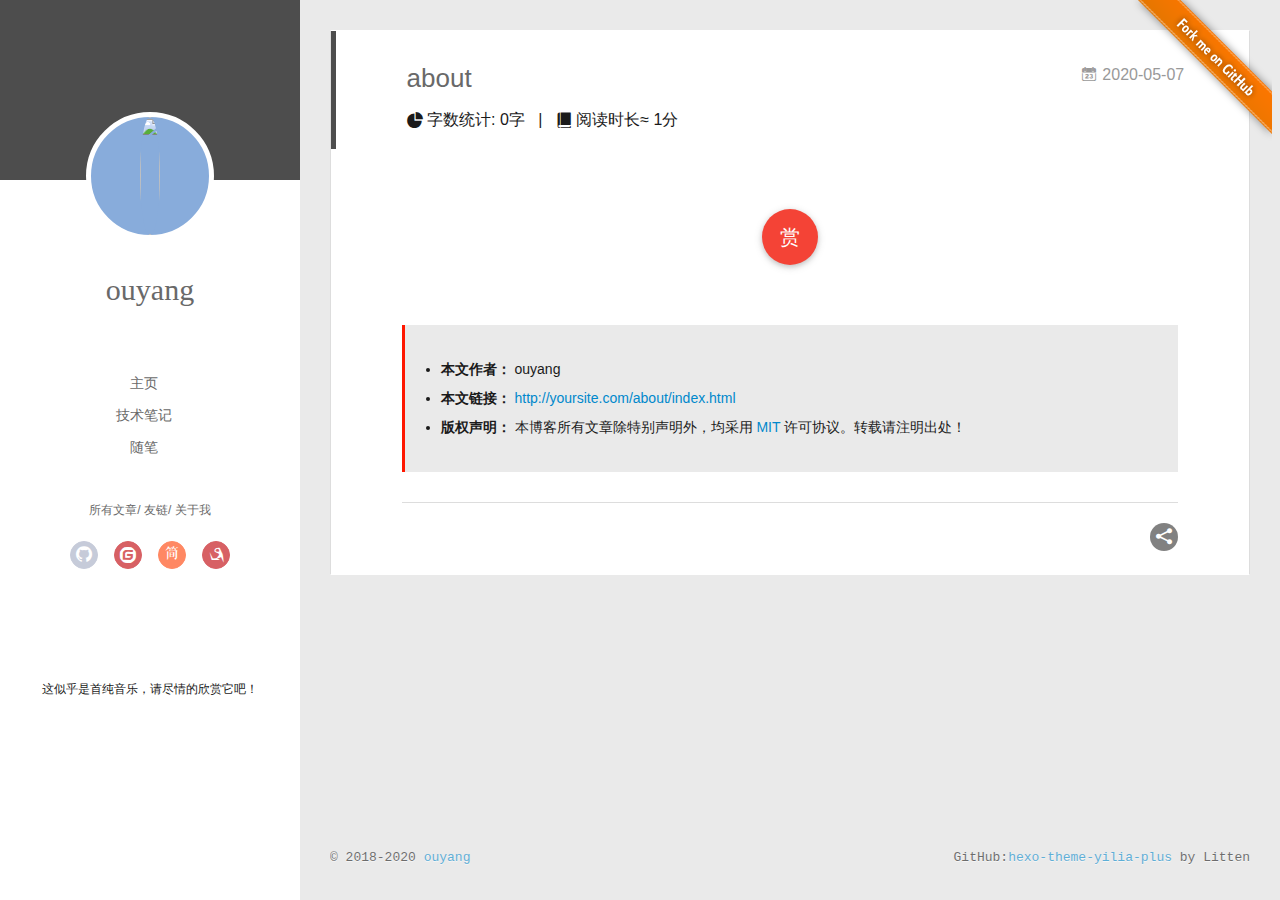
==== commit 7e58e567: "Site updated: 2020-05-08 00:18:02" ====
--- a/about/index.html
+++ b/about/index.html
@@ -73,7 +73,7 @@
 			
 				<li><a href="/" target="_blank">主页</a></li>
 			
-				<li><a href="https://zhousiwei.gitee.io/ibooks/" target="_blank">技术笔记</a></li>
+				<li><a href="https://www.baidu.com" target="_blank">技术笔记</a></li>
 			
 				<li><a href="/tags/%E9%9A%8F%E7%AC%94/" target="_blank">随笔</a></li>
 			
@@ -106,6 +106,18 @@
 					<a class="cnblog" href="#" title="cnblog" target="_blank"><i class="icon-cnblog"></i></a>
 				
 			</div>
+		
+			
+			
+			
+			
+			<div>
+				<iframe frameborder="no" border="0" marginwidth="0" marginheight="0" width="240" height="86" src="//music.163.com/outchain/player?type=2&id=1334445174&auto=1&height=66"></iframe>
+			</div>
+			
+				
+				<p style="font-size: 12px;">这似乎是首纯音乐，请尽情的欣赏它吧！<p>
+			
 		
 		</nav>
 	</header>		
@@ -167,7 +179,7 @@
 				
 					<li style="width: 33.333333333333336%"><a href="/">主页</a></li>
 		        
-					<li style="width: 33.333333333333336%"><a href="https://zhousiwei.gitee.io/ibooks/" target="_blank" rel="noopener">技术笔记</a></li>
+					<li style="width: 33.333333333333336%"><a href="https://www.baidu.com" target="_blank" rel="noopener">技术笔记</a></li>
 		        
 					<li style="width: 33.333333333333336%"><a href="/tags/%E9%9A%8F%E7%AC%94/">随笔</a></li>
 		        
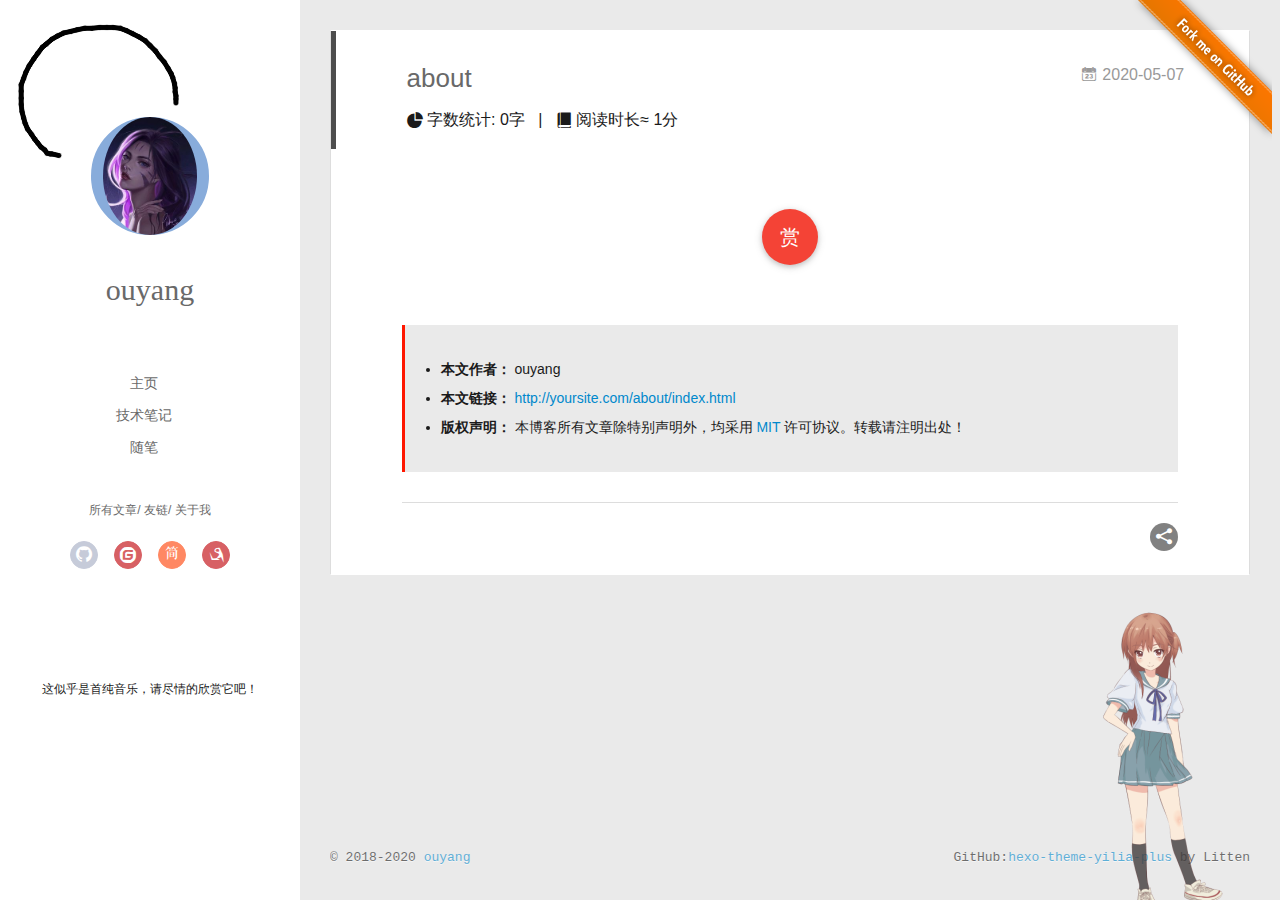
==== commit 12894980: "Site updated: 2020-05-08 08:31:10" ====
--- a/about/index.html
+++ b/about/index.html
@@ -57,7 +57,7 @@
       
 
 
-<div class="overlay" style="background: #4d4d4d;"></div>
+<div class="overlay" style="background: #4d4d4d;background: url('/img/biubiubiu.gif') no-repeat ;"></div>
 <div class="intrude-less">
 	<header id="header" class="inner">
 		<a href="/" class="profilepic">
@@ -723,6 +723,56 @@
   <!-- <script async type="text/javascript" size="90" alpha="0.2" zIndex="0" src="/plugins/ribbon.js/ribbon.min.js"></script> -->
   
   
+    <script type="text/javascript" src="/plugins/live2d-widget.js/L2Dwidget.min.js"></script>
+<script type="text/javascript">
+  /**
+   * 完整配置请参考：https://l2dwidget.js.org/docs/class/src/index.js~L2Dwidget.html#instance-method-init
+   */
+  var pluginModelPath = "assets/", // 模型的文件路径，无需更改
+    pluginRootPath = "/live2d_models/"; // 插件的路径，无需更改
+  //特定的模型json文件名称
+  var modelPathJson = {
+    "epsilon2_1": "Epsilon2.1",
+    "gf": "Gantzert_Felixander",
+    "haru/01": "haru01",
+    "haru/02": "haru02",
+    "nietzsche": "nietzche"
+  }
+
+  
+    var modelName = "hibiki";
+  
+
+  var modelJsonPath = "";
+  if (modelPathJson[modelName]) {
+    modelJsonPath = pluginRootPath + modelName + "/" + pluginModelPath + modelPathJson[modelName] +
+      ".model.json";
+  } else {
+    modelJsonPath = pluginRootPath + modelName + "/" + pluginModelPath + modelName + ".model.json";
+  }
+  L2Dwidget.init({
+    model: {
+      jsonPath: modelJsonPath
+    },
+    display: {
+       position: "right", 
+       width: 145, 
+       height: 315, 
+       hOffset: 50, 
+      
+    },
+    mobile: {
+       show: false, 
+       scale: 0.6 
+    },
+    react: {
+       opacity: 0.8 
+    }
+  })
+
+</script>
+
+  
   
 </body>
 
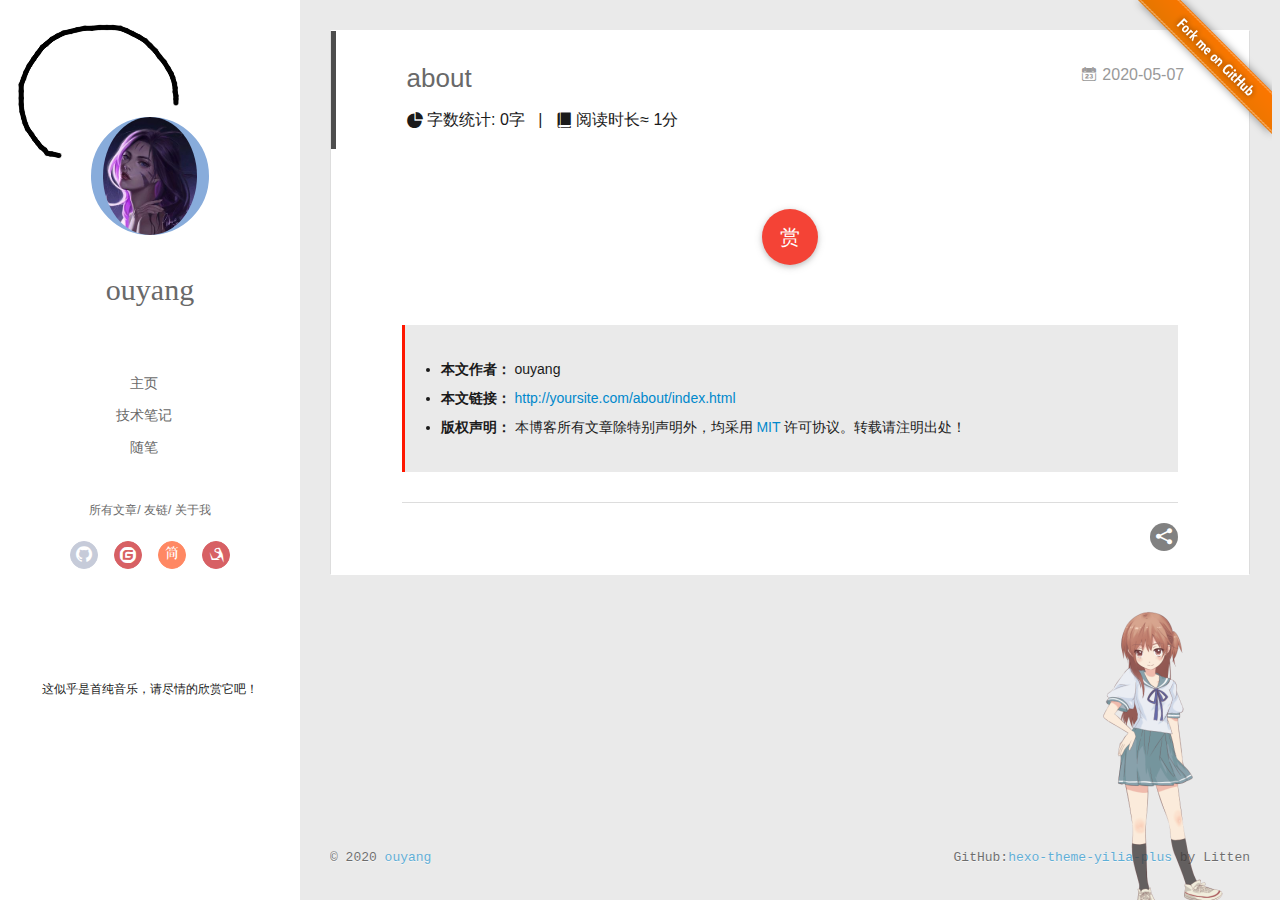
==== commit a2664567: "Site updated: 2020-05-08 13:17:36" ====
--- a/about/index.html
+++ b/about/index.html
@@ -413,7 +413,7 @@
   <div class="outer">
     <div id="footer-info">
     	<div class="footer-left">
-    		&copy; 2018-2020 <a href="http://yoursite.com/" target="_blank">ouyang</a>
+    		&copy; 2020 <a href="http://yoursite.com/" target="_blank">ouyang</a>
     	</div>
       	<div class="footer-right">
 			
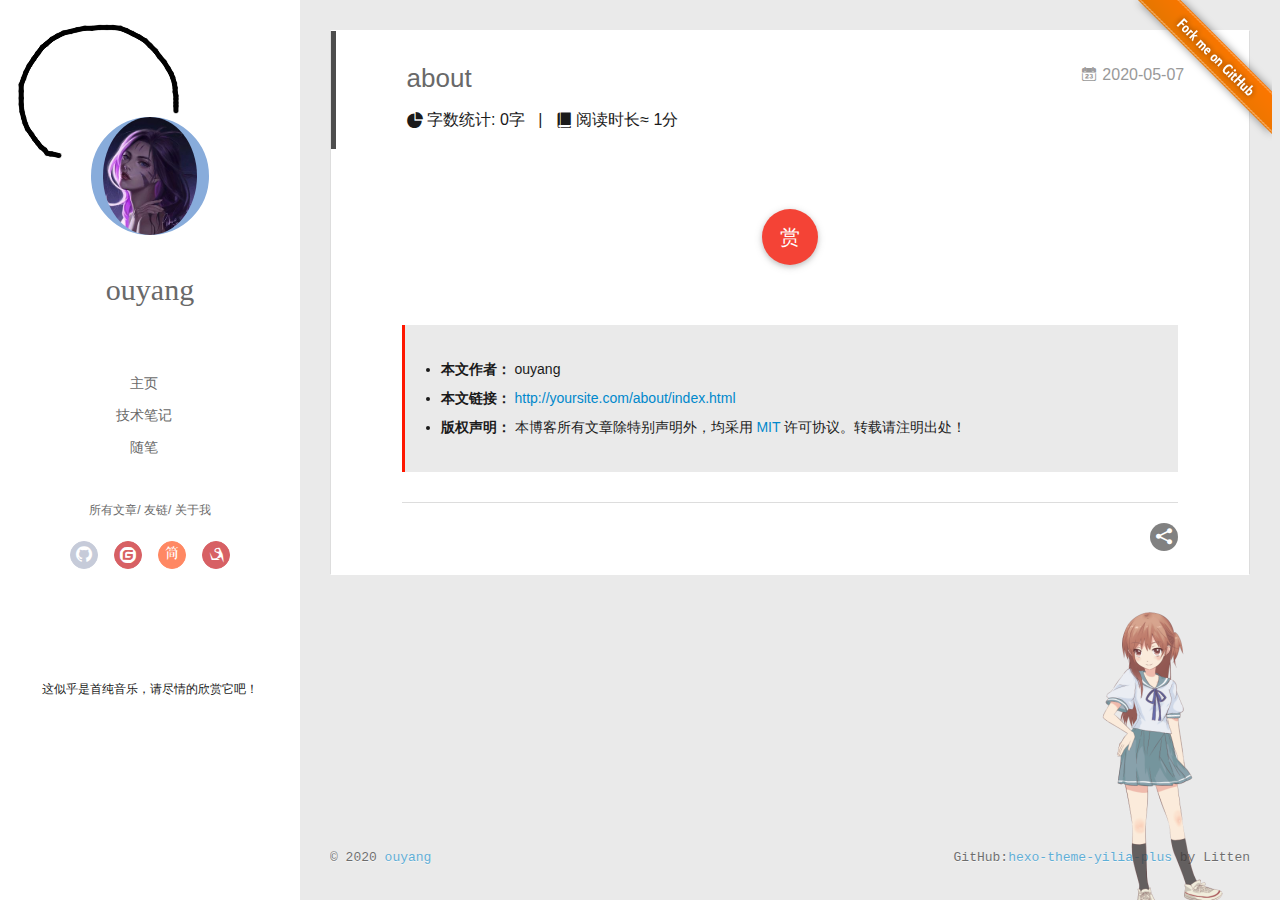
==== commit 33263f66: "Site updated: 2020-05-08 13:23:54" ====
--- a/about/index.html
+++ b/about/index.html
@@ -112,7 +112,7 @@
 			
 			
 			<div>
-				<iframe frameborder="no" border="0" marginwidth="0" marginheight="0" width="240" height="86" src="//music.163.com/outchain/player?type=2&id=1334445174&auto=1&height=66"></iframe>
+				<iframe frameborder="no" border="0" marginwidth="0" marginheight="0" width="240" height="86" src="//music.163.com/outchain/player?type=2&id=1398663411&auto=1&height=66"></iframe>
 			</div>
 			
 				
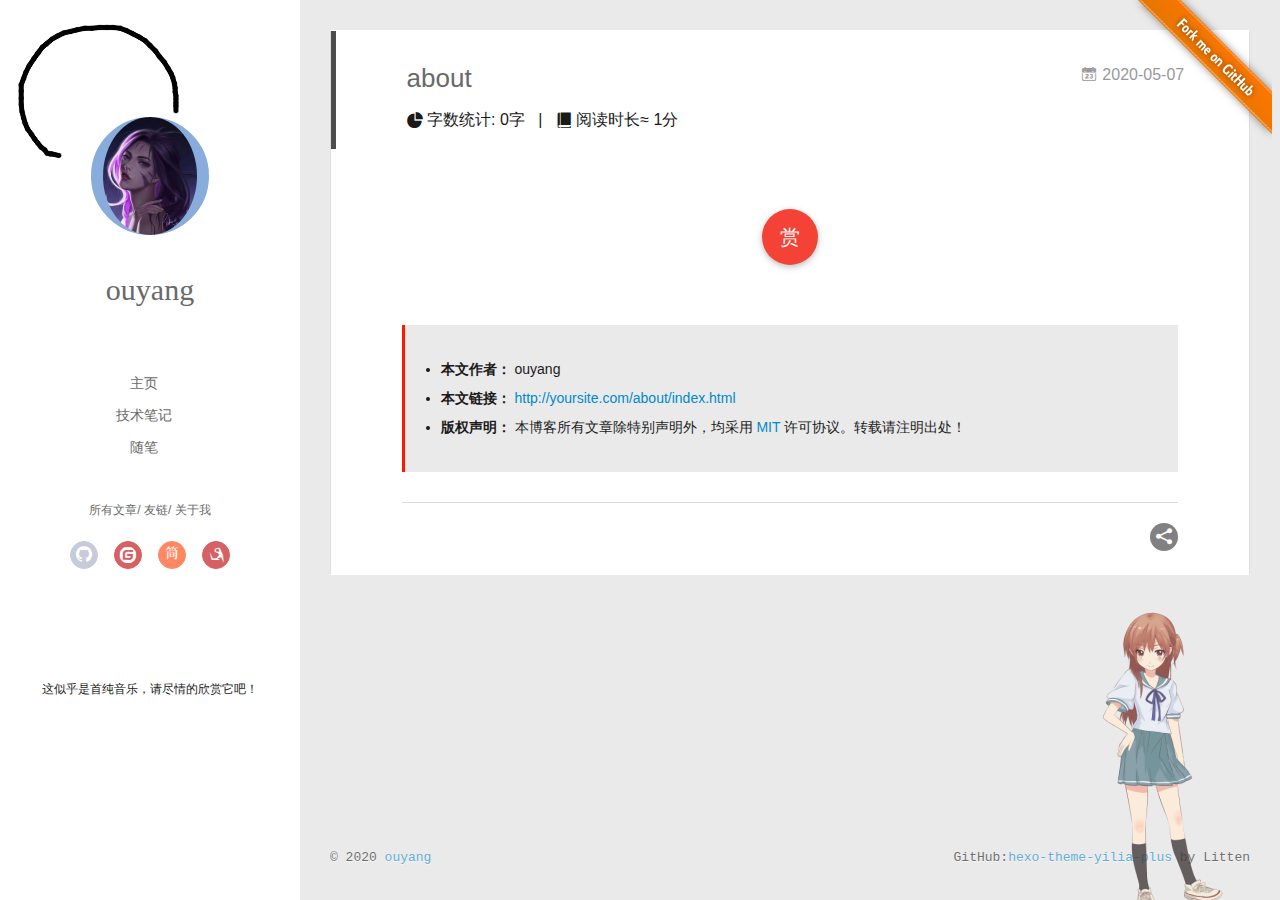
==== commit 47f77d81: "Site updated: 2020-05-08 13:37:43" ====
--- a/about/index.html
+++ b/about/index.html
@@ -112,7 +112,7 @@
 			
 			
 			<div>
-				<iframe frameborder="no" border="0" marginwidth="0" marginheight="0" width="240" height="86" src="//music.163.com/outchain/player?type=2&id=1398663411&auto=1&height=66"></iframe>
+				<iframe frameborder="no" border="0" marginwidth="0" marginheight="0" width="240" height="86" src="//music.163.com/outchain/player?type=2&id=1398663411&auto=0&height=66"></iframe>
 			</div>
 			
 				
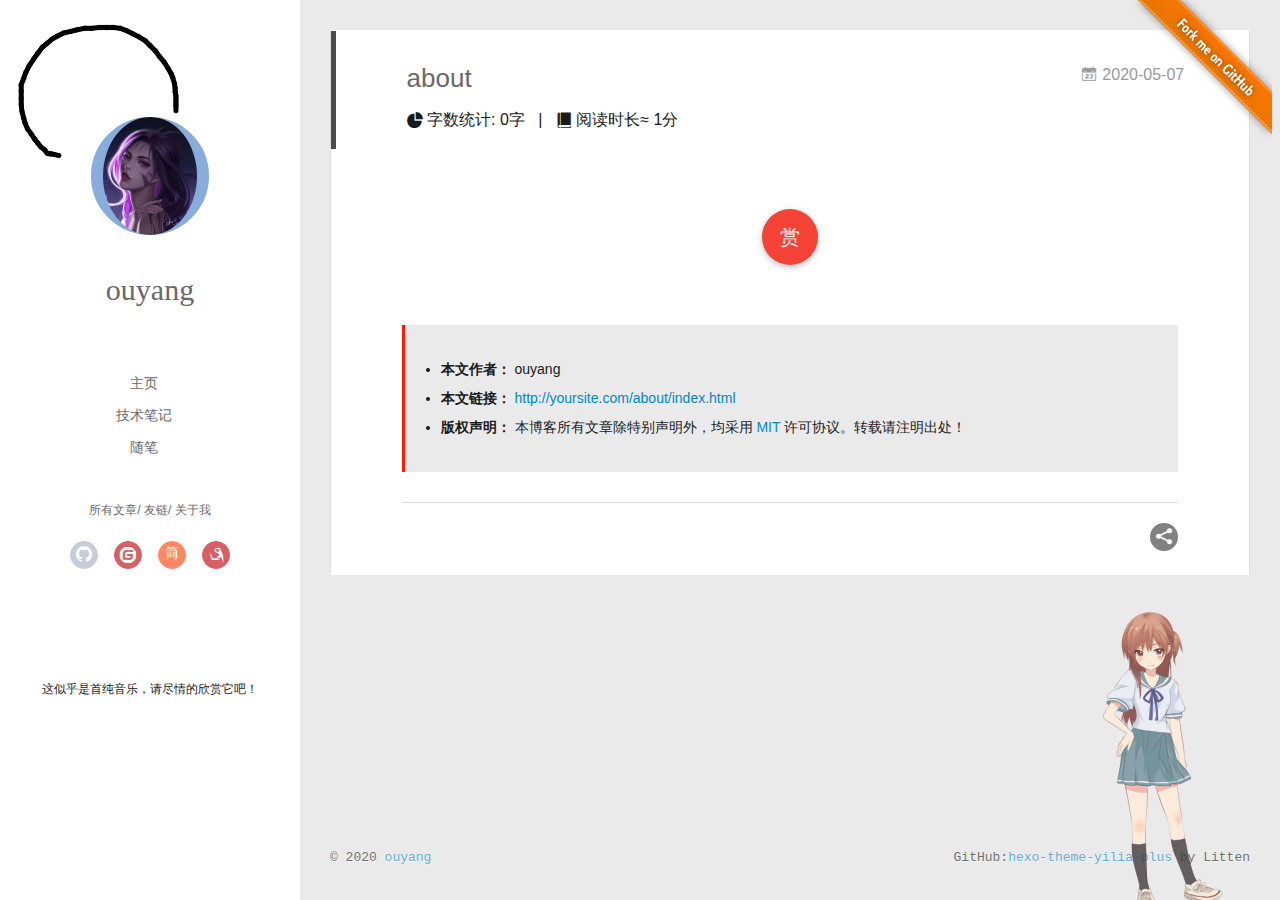
==== commit 3af09cd3: "Site updated: 2020-05-08 13:40:46" ====
--- a/about/index.html
+++ b/about/index.html
@@ -112,7 +112,7 @@
 			
 			
 			<div>
-				<iframe frameborder="no" border="0" marginwidth="0" marginheight="0" width="240" height="86" src="//music.163.com/outchain/player?type=2&id=1398663411&auto=0&height=66"></iframe>
+				<iframe frameborder="no" border="0" marginwidth="0" marginheight="0" width="240" height="86" src="//music.163.com/outchain/player?type=2&id=1334445174&auto=1&height=66"></iframe>
 			</div>
 			
 				
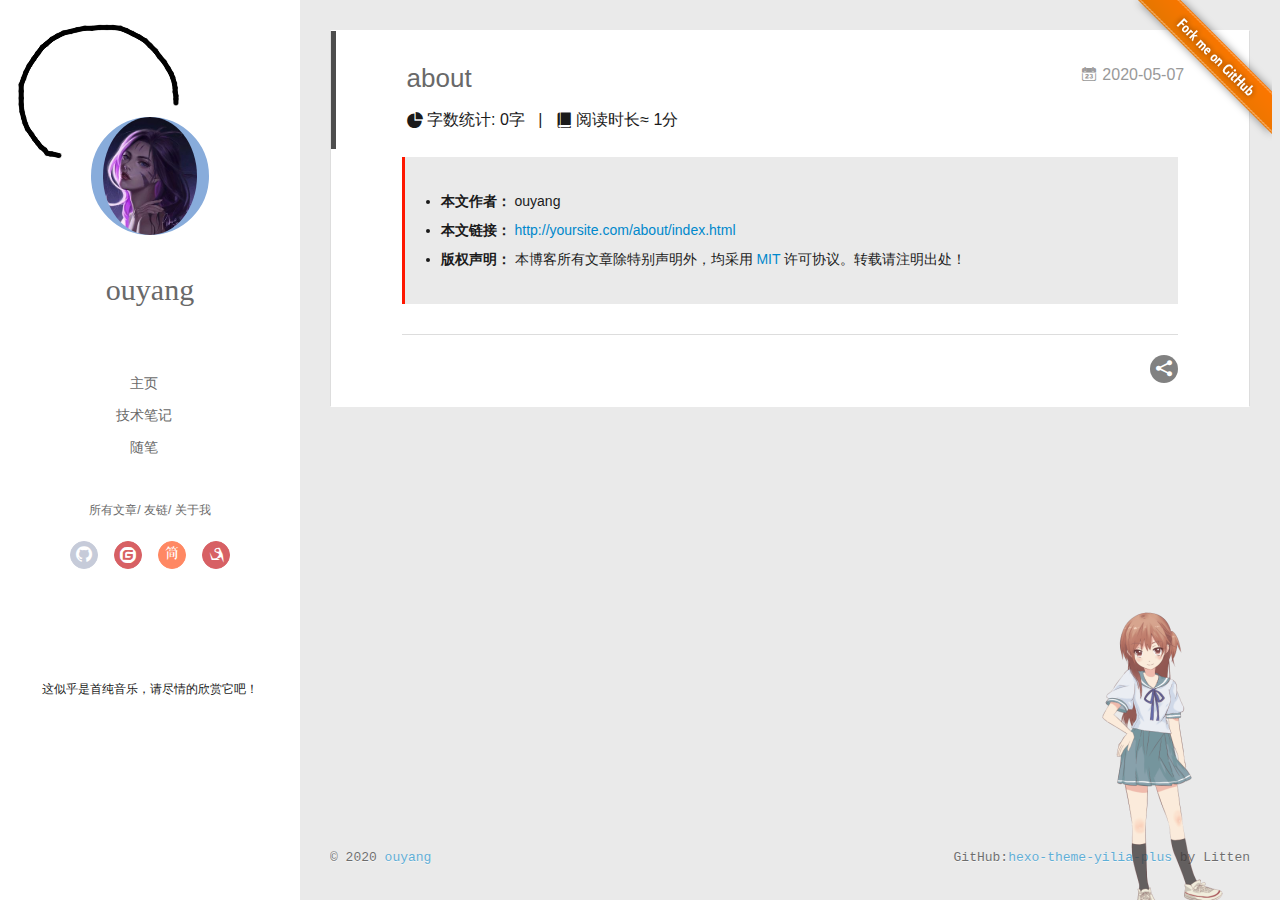
==== commit 470457b2: "Site updated: 2020-05-09 10:28:26" ====
--- a/about/index.html
+++ b/about/index.html
@@ -253,38 +253,6 @@
     
     
 
-    
-    <div class="page-reward">
-      <a href="javascript:void(0);" class="page-reward-btn tooltip-top" target="_self">
-        <div class="tooltip tooltip-east">
-          <span class="tooltip-item">
-            赏
-          </span>
-          <span class="tooltip-content">
-            <span class="tooltip-text">
-              <span class="tooltip-inner">
-                <p class="reward-p"><i class="icon icon-quo-left"></i>谢谢你请我吃糖果<i
-                    class="icon icon-quo-right"></i></p>
-                <div class="reward-box">
-                  
-                  <div class="reward-box-item">
-                    <img class="reward-img" src="/img/alipay.jpg">
-                    <span class="reward-type">支付宝</span>
-                  </div>
-                  
-                  
-                  <div class="reward-box-item">
-                    <img class="reward-img" src="/img/weixin.png">
-                    <span class="reward-type">微信</span>
-                  </div>
-                  
-                </div>
-              </span>
-            </span>
-          </span>
-        </div>
-      </a>
-    </div>
     
 
     
@@ -635,7 +603,7 @@
     	<section class="tools-section tools-section-me" q-show="aboutme">
         
           
-  	  		<div class="aboutme-wrap" id="aboutme">主要涉及技术：<br>Java后端开发、聚合支付、<br>公众号开发、开源爱好者、Linux<br><br>联系QQ:2434387555<br><br>很惭愧<br><br>只做了一点微小的工作<br>谢谢大家</div>
+  	  		<div class="aboutme-wrap" id="aboutme">主要涉及技术：<br>Java后端开发、开源爱好者<br><br>联系QQ:543241052<br><br>很惭愧<br><br>只做了一点微小的工作<br>谢谢大家</div>
   	  	
     	</section>
     
